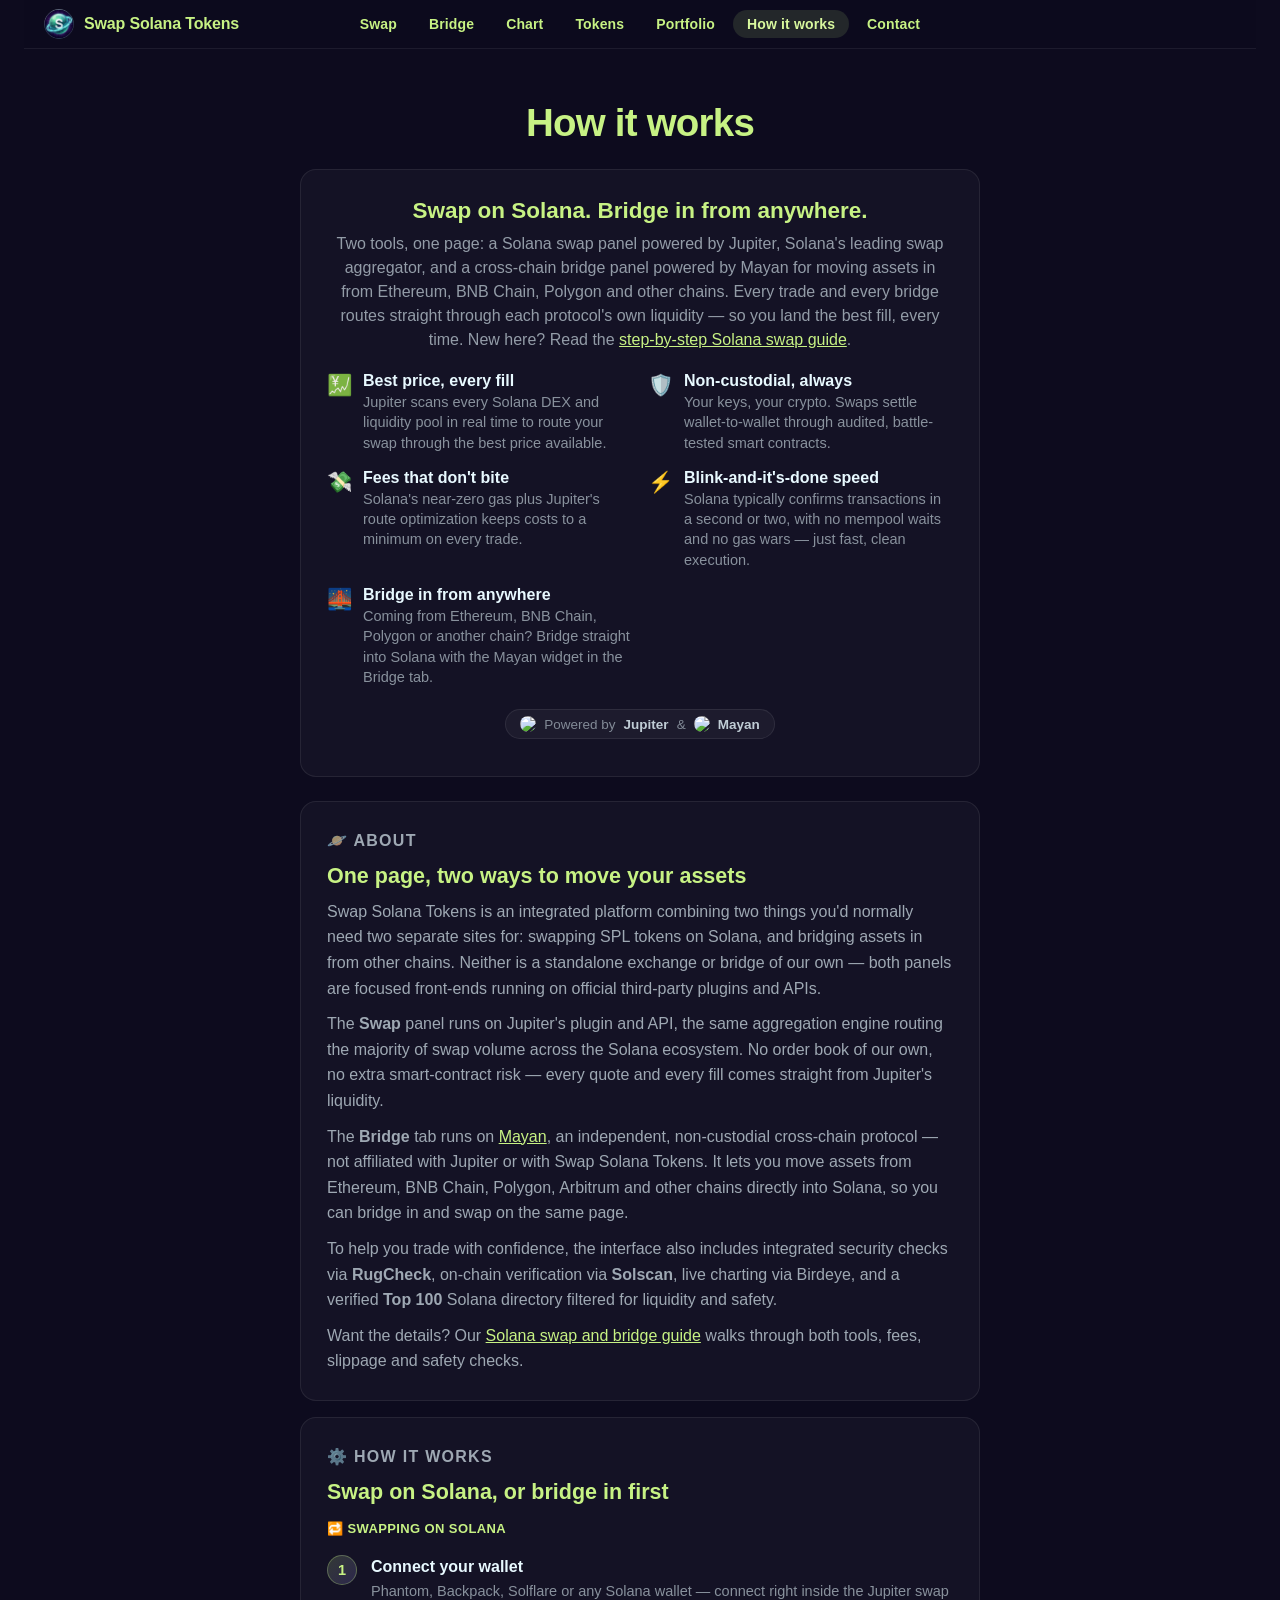
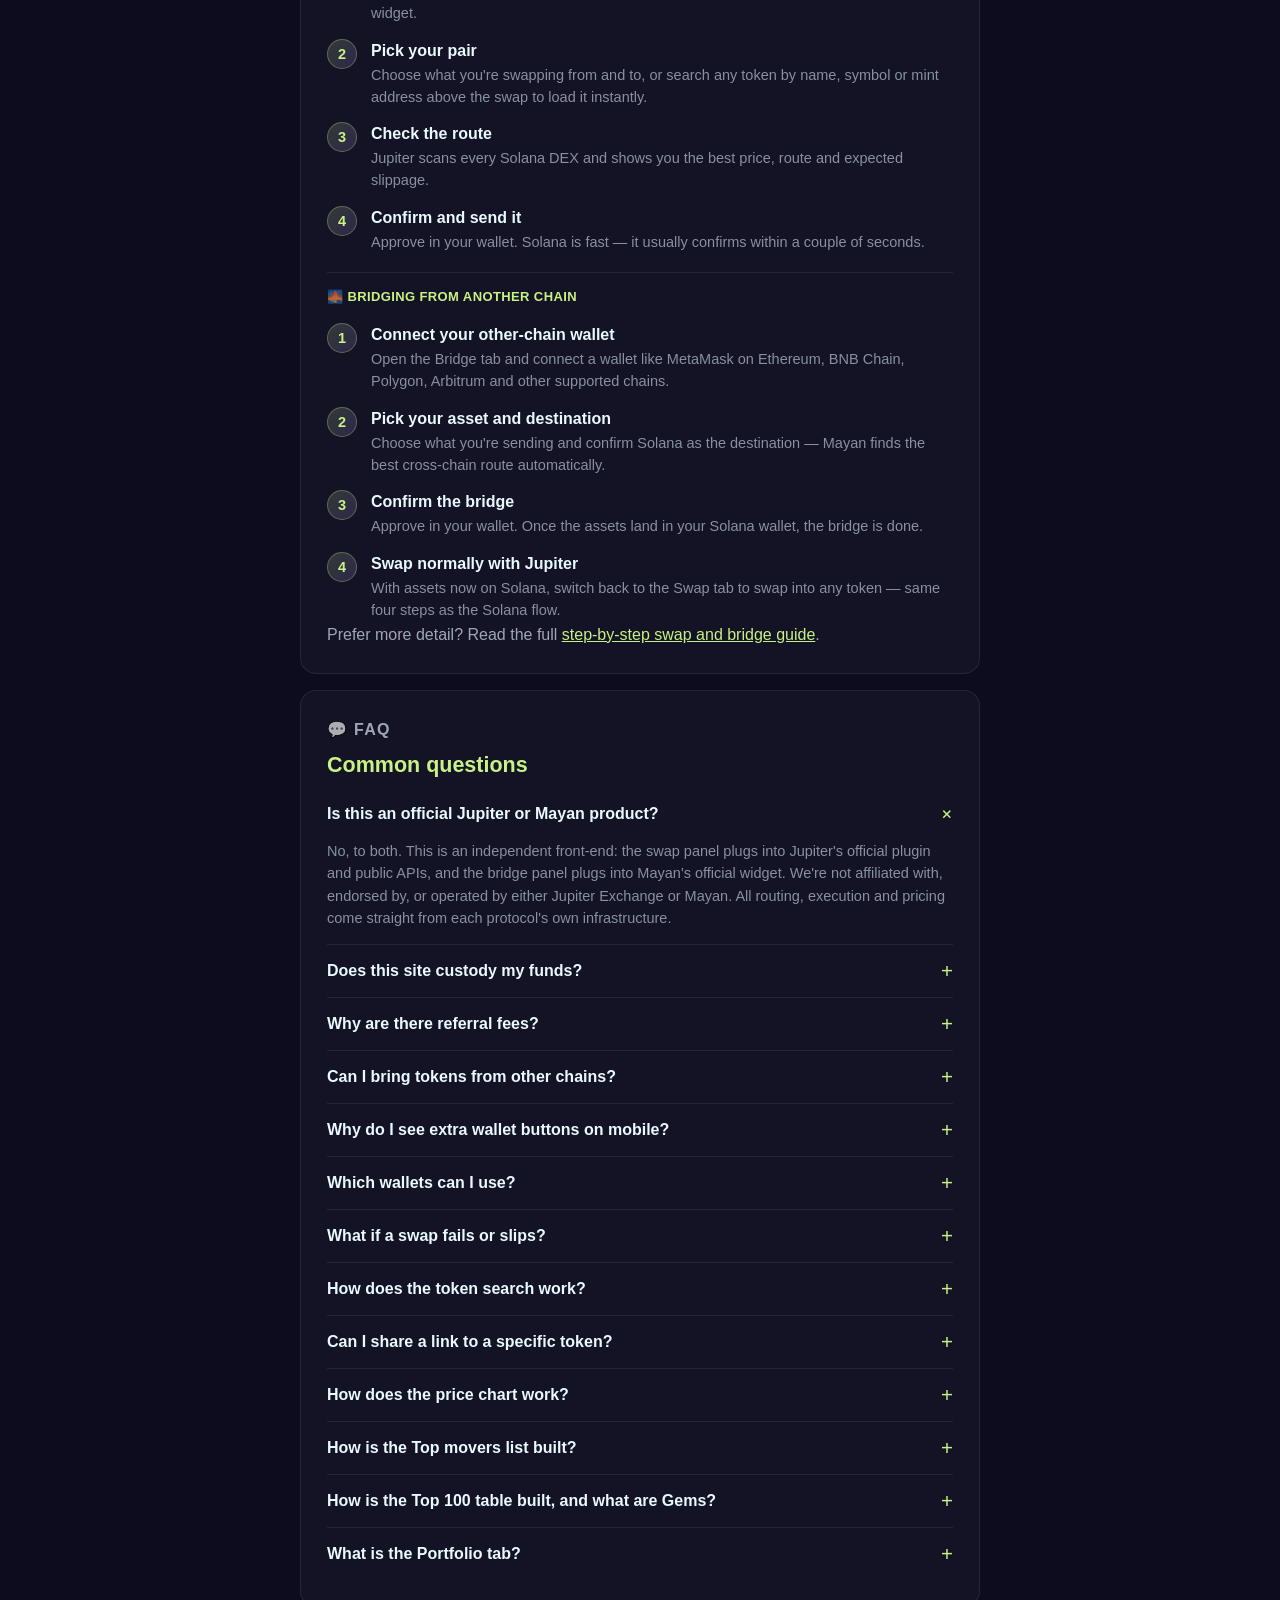
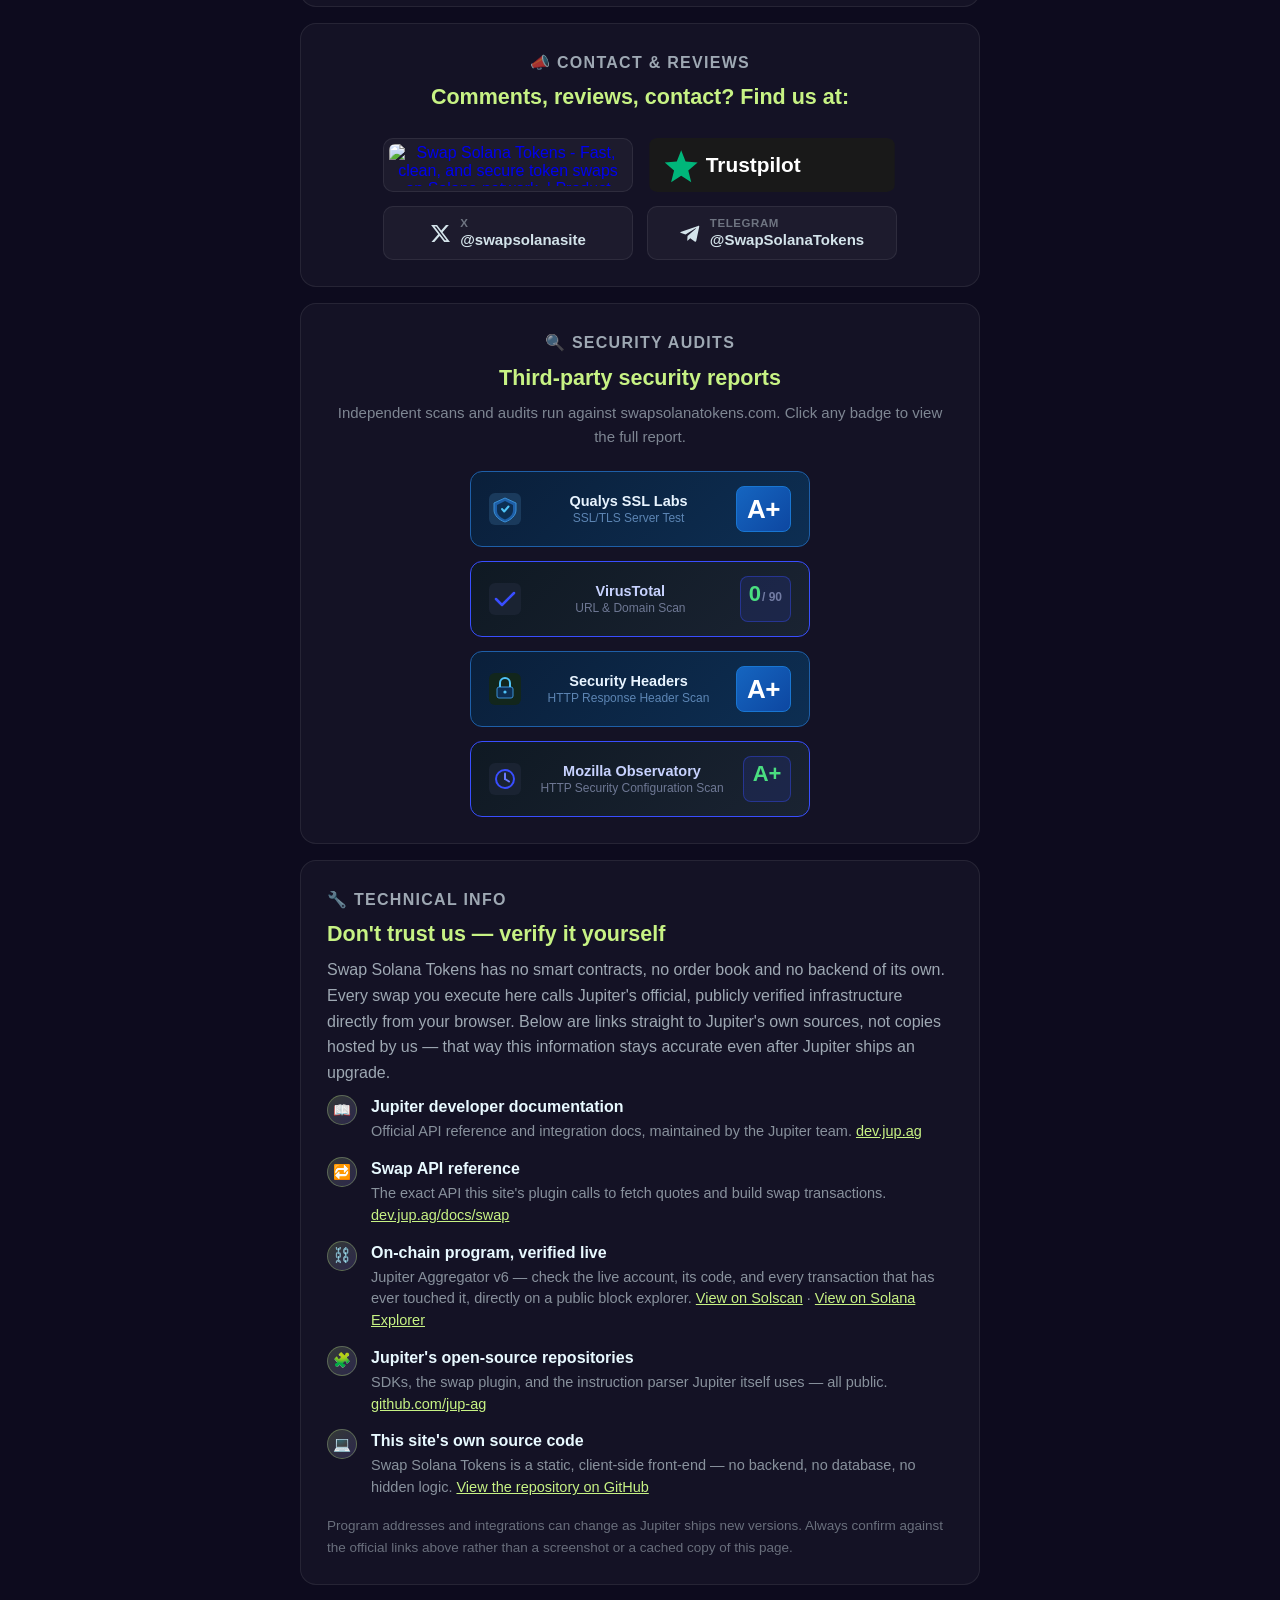
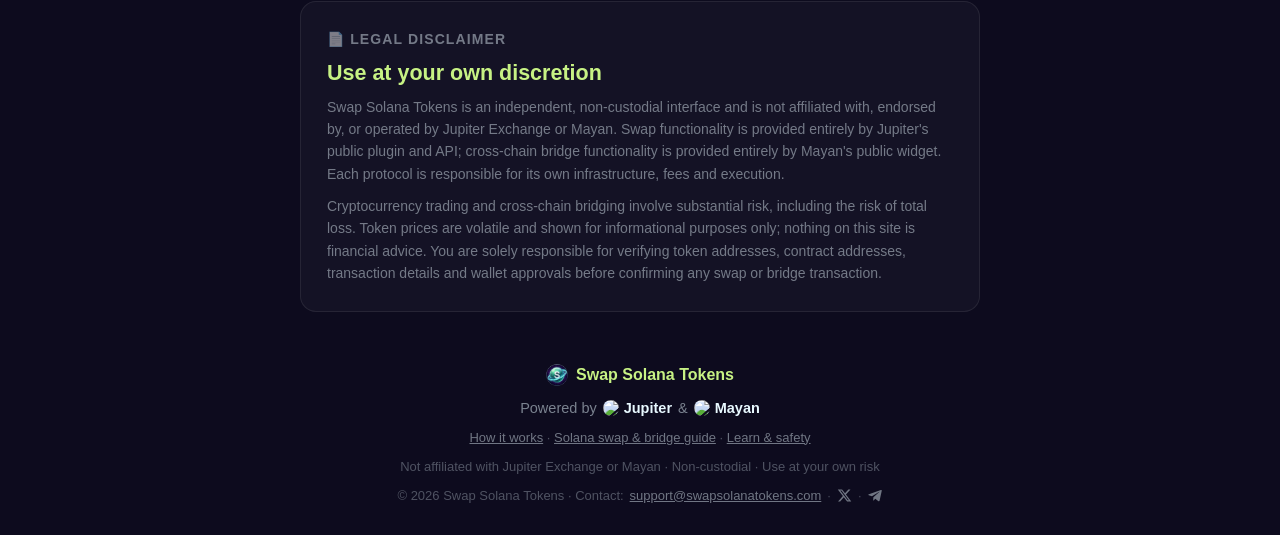
==== how-it-works.html @ 05a00419 "Add files via upload Upload updated files" ====
<!DOCTYPE html>
<html lang="en">
<head>
  <meta charset="UTF-8">
  <meta name="viewport" content="width=device-width, initial-scale=1.0">
  <title>How Swap Solana Tokens Works | Fees, FAQ and Security</title>
  <meta name="description" content="How Swap Solana Tokens works: Jupiter swaps, Mayan bridging into Solana, referral fees, wallets, FAQ and how to verify everything yourself.">
  <meta property="og:type" content="website">
  <meta property="og:site_name" content="Swap Solana Tokens">
  <meta property="og:title" content="How Swap Solana Tokens Works | Fees, FAQ and Security">
  <meta property="og:description" content="How Swap Solana Tokens works: Jupiter swaps on Solana, Mayan bridging into Solana, referral fees, wallets, FAQ, security reports and how to verify everything yourself.">
  <meta property="og:url" content="https://swapsolanatokens.com/how-it-works.html">
  <meta property="og:image" content="https://swapsolanatokens.com/logo.png">
  <meta property="og:image:alt" content="Swap Solana Tokens logo">
  <meta name="twitter:card" content="summary">
  <meta name="twitter:site" content="@swapsolanasite">
  <link rel="icon" type="image/png" href="favicon.png">
  <link rel="canonical" href="https://swapsolanatokens.com/how-it-works.html">
  <link rel="manifest" href="manifest.webmanifest">
  <meta name="theme-color" content="#0d0b1e">
  <link rel="apple-touch-icon" href="apple-touch-icon.png">
  <!-- Structured data (JSON-LD): a data block, not executable code, so the
       CSP script-src directive does not apply. The FAQ text must match the
       visible FAQ on this page (it moved here from index.html). -->
  <script type="application/ld+json">
  {
    "@context": "https://schema.org",
    "@graph": [
      {
        "@type": "FAQPage",
        "@id": "https://swapsolanatokens.com/how-it-works.html#faq",
        "mainEntity": [
          {
            "@type": "Question",
            "name": "Is this an official Jupiter or Mayan product?",
            "acceptedAnswer": {
              "@type": "Answer",
              "text": "No, to both. This is an independent front-end: the swap panel plugs into Jupiter's official plugin and public APIs, and the bridge panel plugs into Mayan's official widget. We're not affiliated with, endorsed by, or operated by either Jupiter Exchange or Mayan. All routing, execution and pricing come straight from each protocol's own infrastructure."
            }
          },
          {
            "@type": "Question",
            "name": "Does this site custody my funds?",
            "acceptedAnswer": {
              "@type": "Answer",
              "text": "Never. Swaps settle wallet-to-wallet through Jupiter's audited smart contracts. We never touch your funds or private keys at any point."
            }
          },
          {
            "@type": "Question",
            "name": "Why are there referral fees?",
            "acceptedAnswer": {
              "@type": "Answer",
              "text": "To help run this front-end, this site earns a small referral fee on each route: 0.5% on swaps (Jupiter's minimum) and 0.30% on bridges (set through Mayan's referrer mechanism). The two are independent: a swap only pays the swap fee, a bridge only pays the bridge fee. Both are baked into the quote shown inside each widget, so review it before you sign. No surprises at signing."
            }
          },
          {
            "@type": "Question",
            "name": "Can I bring tokens from other chains?",
            "acceptedAnswer": {
              "@type": "Answer",
              "text": "Yes. In the Bridge tab there's a separate widget powered by Mayan, a non-custodial cross-chain protocol independent from Jupiter. It lets you move assets from Ethereum, BNB Chain, Polygon, Arbitrum and other chains into Solana. The bridge here only goes into Solana; it does not send assets out of it. Check the fees in the widget's quote before you confirm."
            }
          },
          {
            "@type": "Question",
            "name": "What if a swap fails or slips?",
            "acceptedAnswer": {
              "@type": "Answer",
              "text": "Network congestion or fast-moving prices can occasionally push a trade past your slippage tolerance, and the swap simply won't go through, so your tokens stay in your wallet. Solana can still charge a small network fee for a transaction that lands on-chain and fails; that fee goes to the network, not to us. Just try again, or adjust your slippage tolerance if the price is moving fast."
            }
          }
        ]
      }
    ]
  }
  </script>
  <!-- Top navigation + footer, shared with index.html and the guide. -->
  <link rel="stylesheet" href="shared.css?v=2">
  <style>
    html { scroll-behavior: smooth; }
    * { box-sizing: border-box; }
    body {
      margin: 0;
      min-height: 100vh;
      display: flex;
      flex-direction: column;
      align-items: center;
      gap: 24px;
      background: #0d0b1e;
      font-family: -apple-system, BlinkMacSystemFont, "Segoe UI", Roboto, sans-serif;
      color: #e8f9ff;
      padding: 0 24px 24px;
    }
    .brand-icon {
      width: 34px;
      height: 34px;
      flex-shrink: 0;
      object-fit: cover;
      border-radius: 50%;
      display: block;
    }
    .brand-icon-top {
      width: 48px;
      height: 48px;
    }
    /* On desktop the logo is in the top navigation bar (top left), so the
       big one above the page title is only shown on phones, where the bar
       is at the bottom. */
    @media (min-width: 641px) {
      .brand-icon-top { display: none; }
    }
    .page-head {
      display: flex;
      flex-direction: column;
      align-items: center;
      gap: 6px;
      margin-top: 28px;
    }
    h1 {
      font-size: 38.5px;
      font-weight: 700;
      margin: 0;
      letter-spacing: -0.02em;
      color: #c7f284;
      text-align: center;
    }
    @media (max-width: 560px) {
      h1 { font-size: 30px; }
    }

    .info-section {
      width: 100%;
      max-width: 680px;
      background: rgba(255, 255, 255, 0.03);
      border: 1px solid rgba(255, 255, 255, 0.08);
      border-radius: 16px;
      padding: 28px 26px;
      text-align: center;
    }
    .info-title {
      font-size: 22.5px;
      font-weight: 700;
      margin: 0 0 8px 0;
      color: #c7f284;
      text-wrap: balance;
    }
    .info-lead {
      margin: 0 0 20px 0;
      font-size: 16px;
      color: rgba(232, 249, 255, 0.6);
      line-height: 1.5;
    }
    .info-grid {
      display: grid;
      grid-template-columns: repeat(2, 1fr);
      gap: 16px;
      text-align: left;
    }
    @media (max-width: 560px) {
      .info-grid {
        grid-template-columns: 1fr;
      }
    }
    .info-item {
      display: flex;
      gap: 10px;
      align-items: flex-start;
    }
    .info-icon {
      font-size: 20.5px;
      flex-shrink: 0;
      line-height: 1.3;
    }
    .info-item-title {
      font-weight: 600;
      font-size: 16px;
      margin: 0 0 2px 0;
      color: #e8f9ff;
    }
    .info-item-text {
      margin: 0;
      font-size: 14.5px;
      color: rgba(232, 249, 255, 0.55);
      line-height: 1.4;
    }
    .powered-by {
      display: inline-flex;
      align-items: center;
      gap: 8px;
      margin-top: 22px;
      padding: 6px 14px;
      border-radius: 999px;
      background: rgba(255, 255, 255, 0.04);
      border: 1px solid rgba(255, 255, 255, 0.08);
      font-size: 13.5px;
      color: rgba(232, 249, 255, 0.5);
    }
    .powered-by strong {
      color: rgba(232, 249, 255, 0.8);
      font-weight: 700;
    }

    /* ---- Content sections: About / How it works / FAQ / Legal ---- */
    .content-sections {
      width: 100%;
      max-width: 680px;
      display: flex;
      flex-direction: column;
      gap: 16px;
    }
    .panel {
      width: 100%;
      background: rgba(255, 255, 255, 0.03);
      border: 1px solid rgba(255, 255, 255, 0.08);
      border-radius: 16px;
      padding: 26px;
    }
    .panel-eyebrow {
      display: inline-flex;
      align-items: center;
      gap: 6px;
      font-size: 12.5px;
      font-weight: 700;
      letter-spacing: 0.08em;
      text-transform: uppercase;
      color: #e8f9ff;
      margin: 0 0 10px 0;
    }
    .panel h2 {
      font-size: 21.5px;
      font-weight: 700;
      margin: 0 0 10px 0;
      color: #c7f284;
    }
    .panel p {
      margin: 0 0 10px 0;
      font-size: 16px;
      line-height: 1.6;
      color: rgba(232, 249, 255, 0.65);
    }
    .panel p:last-child { margin-bottom: 0; }

    .steps {
      display: flex;
      flex-direction: column;
      gap: 14px;
      margin-top: 4px;
    }
    .step {
      display: flex;
      gap: 14px;
      align-items: flex-start;
    }
    .step-index {
      flex-shrink: 0;
      width: 30px;
      height: 30px;
      border-radius: 50%;
      display: flex;
      align-items: center;
      justify-content: center;
      font-size: 14.5px;
      font-weight: 700;
      background: linear-gradient(135deg, rgba(199, 242, 132, 0.18), rgba(155, 140, 255, 0.18));
      border: 1px solid rgba(199, 242, 132, 0.3);
      color: #c7f284;
    }
    .step-title {
      font-weight: 600;
      font-size: 16px;
      color: #e8f9ff;
      margin: 0 0 2px 0;
    }
    .step-text {
      font-size: 14.5px;
      color: rgba(232, 249, 255, 0.55);
      margin: 0;
      line-height: 1.5;
    }
    .panel .step-title,
    .panel .step-text {
      /* keep the compact step typography inside .panel (which sets p to 16px) */
      line-height: 1.5;
    }
    .panel p.step-text { font-size: 14.5px; color: rgba(232, 249, 255, 0.55); margin: 0; }
    .panel p.step-title { font-size: 16px; color: #e8f9ff; margin: 0 0 2px 0; }

    .step-group-label {
      display: flex;
      align-items: center;
      gap: 8px;
      font-size: 13px;
      font-weight: 700;
      letter-spacing: 0.03em;
      text-transform: uppercase;
      color: #c7f284;
      margin: 4px 0 2px 0;
    }
    .panel p.step-group-label {
      font-size: 13px;
      color: #c7f284;
      margin: 4px 0 2px 0;
    }
    .step-group-label:not(:first-child) {
      margin-top: 10px;
      padding-top: 14px;
      border-top: 1px solid rgba(255, 255, 255, 0.08);
    }
    .faq-item {
      border-bottom: 1px solid rgba(255, 255, 255, 0.08);
    }
    .faq-item:last-child { border-bottom: none; }
    .faq-item summary {
      list-style: none;
      cursor: pointer;
      padding: 14px 0;
      font-size: 16px;
      font-weight: 600;
      color: #e8f9ff;
      display: flex;
      align-items: center;
      justify-content: space-between;
      gap: 10px;
    }
    .faq-item summary::-webkit-details-marker { display: none; }
    .faq-item summary::after {
      content: "+";
      font-size: 20.5px;
      font-weight: 400;
      color: #c7f284;
      flex-shrink: 0;
      transition: transform 0.15s ease;
    }
    .faq-item[open] summary::after {
      transform: rotate(45deg);
    }
    .faq-item p,
    .panel .faq-item p {
      margin: 0 0 14px 0;
      font-size: 14.5px;
      line-height: 1.55;
      color: rgba(232, 249, 255, 0.55);
    }

    .legal-panel p,
    .panel.legal-panel p {
      font-size: 14px;
      color: rgba(232, 249, 255, 0.45);
    }

    /* ---- Utility classes (replace one-off inline styles for CSP compliance) ---- */
    .link-accent {
      color: #c7f284;
    }
    .link-powered {
      color: rgba(232, 249, 255, 0.8);
      font-weight: 700;
      text-decoration: none;
    }
    .audits-badge-grid {
      margin-top: 22px;
      flex-direction: column;
      align-items: center;
      gap: 12px;
    }
    .panel p.audits-subtext {
      font-size: 15px;
      color: rgba(232, 249, 255, 0.5);
      margin: 0 0 4px 0;
    }
    .panel p.tech-footnote {
      font-size: 13.5px;
      color: rgba(232, 249, 255, 0.4);
      margin-top: 16px;
    }

    /* ---- Contact / press badges ---- */
    .contact-panel {
      display: flex;
      flex-direction: column;
      align-items: center;
      text-align: center;
    }
    .badge-grid {
      display: flex;
      flex-wrap: wrap;
      align-items: center;
      justify-content: center;
      gap: 14px;
      margin-top: 18px;
      width: 100%;
    }
    .badge-card {
      display: flex;
      align-items: center;
      justify-content: center;
      width: 250px;
      height: 54px;
      border-radius: 10px;
      background: rgba(255, 255, 255, 0.04);
      border: 1px solid rgba(255, 255, 255, 0.08);
      padding: 5px;
      text-decoration: none;
      transition: background 0.15s ease, border-color 0.15s ease, transform 0.15s ease;
    }
    .badge-card:hover {
      background: rgba(199, 242, 132, 0.08);
      border-color: rgba(199, 242, 132, 0.35);
      transform: translateY(-2px);
    }
    .badge-card img {
      max-width: 100%;
      max-height: 100%;
      display: block;
      border-radius: 6px;
    }
    .badge-card.social-badge {
      gap: 9px;
      color: rgba(232, 249, 255, 0.9);
      font-weight: 700;
      font-size: 15px;
    }
    .badge-card.social-badge svg {
      width: 21px;
      height: 21px;
      fill: currentColor;
      flex-shrink: 0;
    }
    .badge-card.social-badge .badge-handle {
      display: flex;
      flex-direction: column;
      align-items: flex-start;
      line-height: 1.2;
    }
    .badge-card.social-badge .badge-platform {
      font-size: 11.5px;
      font-weight: 600;
      color: rgba(232, 249, 255, 0.4);
      text-transform: uppercase;
      letter-spacing: 0.05em;
    }
    .badge-card.telegram-badge:hover {
      background: rgba(155, 140, 255, 0.08);
      border-color: rgba(155, 140, 255, 0.35);
    }
    .badge-card.trustpilot-badge {
      background: transparent;
      border: none;
      padding: 0;
    }
    .badge-card.trustpilot-badge svg {
      width: 100%;
      height: 100%;
      border-radius: 10px;
      display: block;
    }
    .badge-card.trustpilot-badge:hover svg rect {
      fill: #2b2b2b;
    }

    /* ---- Audit badges ---- */
    .audit-badge {
      display: block;
      width: 100%;
      max-width: 340px;
      text-decoration: none;
      border-radius: 12px;
      transition: transform 0.15s ease, box-shadow 0.15s ease;
    }
    .audit-badge:hover {
      transform: translateY(-2px);
    }
    .audit-badge-inner {
      display: flex;
      align-items: center;
      gap: 14px;
      padding: 14px 18px;
      border-radius: 12px;
      border: 1px solid;
      width: 100%;
    }
    .audit-logo-wrap {
      flex-shrink: 0;
      display: flex;
      align-items: center;
      justify-content: center;
    }
    .audit-info {
      flex: 1;
      display: flex;
      flex-direction: column;
      gap: 2px;
      min-width: 0;
    }
    .audit-service {
      font-size: 14.5px;
      font-weight: 700;
      white-space: nowrap;
      overflow: hidden;
      text-overflow: ellipsis;
    }
    .audit-desc {
      font-size: 12px;
      font-weight: 500;
      white-space: nowrap;
      overflow: hidden;
      text-overflow: ellipsis;
    }
    .audit-grade {
      flex-shrink: 0;
      display: flex;
      flex-direction: column;
      align-items: center;
      justify-content: center;
      border-radius: 8px;
      min-width: 48px;
      padding: 6px 10px;
      font-weight: 800;
      line-height: 1;
    }

    /* SSL Labs */
    .ssllabs-badge {
      background: linear-gradient(135deg, #0a1f3a 0%, #0d2e52 100%);
      border-color: #1e5fa8;
    }
    .ssllabs-badge:hover {
      border-color: #3a8fd4;
      box-shadow: 0 4px 20px rgba(58, 143, 212, 0.2);
    }
    .ssllabs-badge .audit-service { color: #e8f4ff; }
    .ssllabs-badge .audit-desc { color: rgba(147, 197, 253, 0.6); }
    .ssllabs-grade {
      background: linear-gradient(135deg, #1565c0, #0d47a1);
      color: #ffffff;
      font-size: 26px;
      border: 1px solid #1976d2;
      min-width: 46px;
      min-height: 46px;
      border-radius: 8px;
      letter-spacing: -0.02em;
    }

    /* VirusTotal */
    .virustotal-badge {
      background: linear-gradient(135deg, #0f1923 0%, #1a2332 100%);
      border-color: #394eff;
    }
    .virustotal-badge:hover {
      border-color: #6b7bff;
      box-shadow: 0 4px 20px rgba(57, 78, 255, 0.2);
    }
    .virustotal-badge .audit-service { color: #c7d2fe; }
    .virustotal-badge .audit-desc { color: rgba(199, 210, 254, 0.5); }
    .virustotal-grade {
      background: rgba(57, 78, 255, 0.12);
      border: 1px solid rgba(57, 78, 255, 0.4);
      flex-direction: row;
      align-items: baseline;
      gap: 1px;
      padding: 6px 8px;
      min-height: 46px;
    }
    .vt-count {
      font-size: 22px;
      font-weight: 800;
      color: #4ade80;
    }
    .vt-label {
      font-size: 12px;
      font-weight: 600;
      color: rgba(199, 210, 254, 0.5);
    }

    /* ---- Page-level nav tweaks (the nav itself lives in shared.css) ---- */
    .nav-anchor {
      scroll-margin-top: 68px;
    }
    @media (max-width: 640px) {
      body {
        padding-bottom: 76px;
      }
      .nav-anchor {
        scroll-margin-top: 0;
      }
    }
  </style>
</head>
<body>
  <nav class="topnav" aria-label="Site navigation">
    <!-- Logo + title, pinned top left (hidden on phones, where the bar is at
         the bottom). The links below remain centered. -->
    <a class="topnav-brand" href="/" aria-label="Swap Solana Tokens">
      <img src="logo.png" alt="Swap Solana Tokens logo">
      <span>Swap Solana Tokens</span>
    </a>
    <div class="topnav-inner">
      <a class="topnav-link" href="/">
        <svg class="topnav-icon" viewBox="0 0 24 24" fill="none" stroke="currentColor" stroke-width="1.8" stroke-linecap="round" stroke-linejoin="round" aria-hidden="true">
          <path d="M17 3l4 4-4 4"/><path d="M21 7H9a4 4 0 0 0-4 4v1"/><path d="M7 21l-4-4 4-4"/><path d="M3 17h12a4 4 0 0 0 4-4v-1"/>
        </svg>
        Swap
      </a>
      <a class="topnav-link" href="/#bridge-section">
        <svg class="topnav-icon" viewBox="0 0 24 24" fill="none" stroke="currentColor" stroke-width="1.8" stroke-linecap="round" stroke-linejoin="round" aria-hidden="true">
          <path d="M2 18h20"/><path d="M4 18v-4a8 8 0 0 1 16 0v4"/><path d="M8 18v-3"/><path d="M12 18v-4"/><path d="M16 18v-3"/>
        </svg>
        Bridge
      </a>
      <a class="topnav-link" href="/#chart-section">
        <svg class="topnav-icon" viewBox="0 0 24 24" fill="none" stroke="currentColor" stroke-width="1.8" stroke-linecap="round" stroke-linejoin="round" aria-hidden="true">
          <line x1="4" y1="20" x2="4" y2="12"/><line x1="10" y1="20" x2="10" y2="4"/><line x1="16" y1="20" x2="16" y2="9"/><line x1="2" y1="20" x2="22" y2="20"/>
        </svg>
        Chart
      </a>
      <a class="topnav-link" href="/#top100-section">
        <svg class="topnav-icon" viewBox="0 0 24 24" fill="none" stroke="currentColor" stroke-width="1.8" stroke-linecap="round" stroke-linejoin="round" aria-hidden="true">
          <line x1="8" y1="6" x2="21" y2="6"/><line x1="8" y1="12" x2="21" y2="12"/><line x1="8" y1="18" x2="21" y2="18"/><line x1="3" y1="6" x2="3.01" y2="6"/><line x1="3" y1="12" x2="3.01" y2="12"/><line x1="3" y1="18" x2="3.01" y2="18"/>
        </svg>
        Tokens
      </a>
      <a class="topnav-link" href="/#portfolio-section">
        <svg class="topnav-icon" viewBox="0 0 24 24" fill="none" stroke="currentColor" stroke-width="1.8" stroke-linecap="round" stroke-linejoin="round" aria-hidden="true">
          <rect x="2" y="7" width="20" height="14" rx="2"/><path d="M16 7V5a2 2 0 0 0-2-2h-4a2 2 0 0 0-2 2v2"/><path d="M2 13h20"/>
        </svg>
        Portfolio
      </a>
      <a class="topnav-link active" href="how-it-works.html" aria-current="page">
        <svg class="topnav-icon" viewBox="0 0 24 24" fill="none" stroke="currentColor" stroke-width="1.8" stroke-linecap="round" stroke-linejoin="round" aria-hidden="true">
          <circle cx="12" cy="12" r="3"/><path d="M19.4 15a1.65 1.65 0 0 0 .33 1.82l.06.06a2 2 0 1 1-2.83 2.83l-.06-.06a1.65 1.65 0 0 0-1.82-.33 1.65 1.65 0 0 0-1 1.51V21a2 2 0 0 1-4 0v-.09A1.65 1.65 0 0 0 9 19.4a1.65 1.65 0 0 0-1.82.33l-.06.06a2 2 0 1 1-2.83-2.83l.06-.06a1.65 1.65 0 0 0 .33-1.82 1.65 1.65 0 0 0-1.51-1H3a2 2 0 0 1 0-4h.09A1.65 1.65 0 0 0 4.6 9a1.65 1.65 0 0 0-.33-1.82l-.06-.06a2 2 0 1 1 2.83-2.83l.06.06a1.65 1.65 0 0 0 1.82.33H9a1.65 1.65 0 0 0 1-1.51V3a2 2 0 0 1 4 0v.09a1.65 1.65 0 0 0 1 1.51 1.65 1.65 0 0 0 1.82-.33l.06-.06a2 2 0 1 1 2.83 2.83l-.06.06a1.65 1.65 0 0 0-.33 1.82V9a1.65 1.65 0 0 0 1.51 1H21a2 2 0 0 1 0 4h-.09a1.65 1.65 0 0 0-1.51 1z"/>
        </svg>
        How it works
      </a>
      <a class="topnav-link" href="#contact-section">
        <svg class="topnav-icon" viewBox="0 0 24 24" fill="none" stroke="currentColor" stroke-width="1.8" stroke-linecap="round" stroke-linejoin="round" aria-hidden="true">
          <path d="M4 4h16c1.1 0 2 .9 2 2v12c0 1.1-.9 2-2 2H4c-1.1 0-2-.9-2-2V6c0-1.1.9-2 2-2z"/><path d="M22 6l-10 7L2 6"/>
        </svg>
        Contact
      </a>
    </div>
  </nav>

  <div class="page-head">
    <img class="brand-icon brand-icon-top" src="logo.png" alt="Swap Solana Tokens logo">
    <h1>How it works</h1>
  </div>

  <div class="info-section">
    <h2 class="info-title">Swap on Solana. Bridge in from anywhere.</h2>
    <p class="info-lead">
      Two tools, one page: a Solana swap panel powered by Jupiter, Solana's leading swap aggregator, and a cross-chain bridge panel powered by Mayan for moving assets in from Ethereum, BNB Chain, Polygon and other chains. Every trade and every bridge routes straight through each protocol's own liquidity — so you land the best fill, every time. New here? Read the <a href="swap-and-bridge-guide.html" class="link-accent">step-by-step Solana swap guide</a>.
    </p>
    <div class="info-grid">
      <div class="info-item">
        <span class="info-icon">💹</span>
        <div>
          <p class="info-item-title">Best price, every fill</p>
          <p class="info-item-text">Jupiter scans every Solana DEX and liquidity pool in real time to route your swap through the best price available.</p>
        </div>
      </div>
      <div class="info-item">
        <span class="info-icon">🛡️</span>
        <div>
          <p class="info-item-title">Non-custodial, always</p>
          <p class="info-item-text">Your keys, your crypto. Swaps settle wallet-to-wallet through audited, battle-tested smart contracts.</p>
        </div>
      </div>
      <div class="info-item">
        <span class="info-icon">💸</span>
        <div>
          <p class="info-item-title">Fees that don't bite</p>
          <p class="info-item-text">Solana's near-zero gas plus Jupiter's route optimization keeps costs to a minimum on every trade.</p>
        </div>
      </div>
      <div class="info-item">
        <span class="info-icon">⚡</span>
        <div>
          <p class="info-item-title">Blink-and-it's-done speed</p>
          <p class="info-item-text">Solana typically confirms transactions in a second or two, with no mempool waits and no gas wars — just fast, clean execution.</p>
        </div>
      </div>
      <div class="info-item">
        <span class="info-icon">🌉</span>
        <div>
          <p class="info-item-title">Bridge in from anywhere</p>
          <p class="info-item-text">Coming from Ethereum, BNB Chain, Polygon or another chain? Bridge straight into Solana with the Mayan widget in the Bridge tab.</p>
        </div>
      </div>
    </div>
    <div class="powered-by"><img class="jupiter-logo-img" src="https://static.jup.ag/jup/icon.png" alt="Jupiter logo"> Powered by <a href="https://jup.ag" target="_blank" rel="noopener noreferrer" class="link-powered">Jupiter</a> &amp; <img class="jupiter-logo-img" src="https://www.google.com/s2/favicons?sz=64&domain=mayan.finance" alt="Mayan logo"> <a href="https://mayan.finance" target="_blank" rel="noopener noreferrer" class="link-powered">Mayan</a></div>
  </div>

  <div class="content-sections">
    <div class="panel">
      <p class="panel-eyebrow">🪐 About</p>
      <h2>One page, two ways to move your assets</h2>
      <p>Swap Solana Tokens is an integrated platform combining two things you'd normally need two separate sites for: swapping SPL tokens on Solana, and bridging assets in from other chains. Neither is a standalone exchange or bridge of our own — both panels are focused front-ends running on official third-party plugins and APIs.</p>
      <p>The <strong>Swap</strong> panel runs on Jupiter's plugin and API, the same aggregation engine routing the majority of swap volume across the Solana ecosystem. No order book of our own, no extra smart-contract risk — every quote and every fill comes straight from Jupiter's liquidity.</p>
      <p>The <strong>Bridge</strong> tab runs on <a href="https://mayan.finance" target="_blank" rel="noopener noreferrer" class="link-accent">Mayan</a>, an independent, non-custodial cross-chain protocol — not affiliated with Jupiter or with Swap Solana Tokens. It lets you move assets from Ethereum, BNB Chain, Polygon, Arbitrum and other chains directly into Solana, so you can bridge in and swap on the same page.</p>
      <p>To help you trade with confidence, the interface also includes integrated security checks via <strong>RugCheck</strong>, on-chain verification via <strong>Solscan</strong>, live charting via Birdeye, and a verified <strong>Top 100</strong> Solana directory filtered for liquidity and safety.</p>
      <p>Want the details? Our <a href="swap-and-bridge-guide.html" class="link-accent">Solana swap and bridge guide</a> walks through both tools, fees, slippage and safety checks.</p>
    </div>

    <div class="panel nav-anchor" id="how-it-works-section">
      <p class="panel-eyebrow">⚙️ How it works</p>
      <h2>Swap on Solana, or bridge in first</h2>
      <div class="steps">
        <p class="step-group-label">🔁 Swapping on Solana</p>
        <div class="step">
          <div class="step-index">1</div>
          <div>
            <p class="step-title">Connect your wallet</p>
            <p class="step-text">Phantom, Backpack, Solflare or any Solana wallet — connect right inside the Jupiter swap widget.</p>
          </div>
        </div>
        <div class="step">
          <div class="step-index">2</div>
          <div>
            <p class="step-title">Pick your pair</p>
            <p class="step-text">Choose what you're swapping from and to, or search any token by name, symbol or mint address above the swap to load it instantly.</p>
          </div>
        </div>
        <div class="step">
          <div class="step-index">3</div>
          <div>
            <p class="step-title">Check the route</p>
            <p class="step-text">Jupiter scans every Solana DEX and shows you the best price, route and expected slippage.</p>
          </div>
        </div>
        <div class="step">
          <div class="step-index">4</div>
          <div>
            <p class="step-title">Confirm and send it</p>
            <p class="step-text">Approve in your wallet. Solana is fast — it usually confirms within a couple of seconds.</p>
          </div>
        </div>
        <p class="step-group-label">🌉 Bridging from another chain</p>
        <div class="step">
          <div class="step-index">1</div>
          <div>
            <p class="step-title">Connect your other-chain wallet</p>
            <p class="step-text">Open the Bridge tab and connect a wallet like MetaMask on Ethereum, BNB Chain, Polygon, Arbitrum and other supported chains.</p>
          </div>
        </div>
        <div class="step">
          <div class="step-index">2</div>
          <div>
            <p class="step-title">Pick your asset and destination</p>
            <p class="step-text">Choose what you're sending and confirm Solana as the destination — Mayan finds the best cross-chain route automatically.</p>
          </div>
        </div>
        <div class="step">
          <div class="step-index">3</div>
          <div>
            <p class="step-title">Confirm the bridge</p>
            <p class="step-text">Approve in your wallet. Once the assets land in your Solana wallet, the bridge is done.</p>
          </div>
        </div>
        <div class="step">
          <div class="step-index">4</div>
          <div>
            <p class="step-title">Swap normally with Jupiter</p>
            <p class="step-text">With assets now on Solana, switch back to the Swap tab to swap into any token — same four steps as the Solana flow.</p>
          </div>
        </div>
      </div>
      <p>Prefer more detail? Read the full <a href="swap-and-bridge-guide.html" class="link-accent">step-by-step swap and bridge guide</a>.</p>
    </div>

    <div class="panel nav-anchor" id="faq-section">
      <p class="panel-eyebrow">💬 FAQ</p>
      <h2>Common questions</h2>
      <details class="faq-item" open>
        <summary>Is this an official Jupiter or Mayan product?</summary>
        <p>No, to both. This is an independent front-end: the swap panel plugs into Jupiter's official plugin and public APIs, and the bridge panel plugs into Mayan's official widget. We're not affiliated with, endorsed by, or operated by either Jupiter Exchange or Mayan. All routing, execution and pricing come straight from each protocol's own infrastructure.</p>
      </details>
      <details class="faq-item">
        <summary>Does this site custody my funds?</summary>
        <p>Never. Swaps settle wallet-to-wallet through Jupiter's audited smart contracts. We never touch your funds or private keys at any point.</p>
      </details>
      <details class="faq-item">
        <summary>Why are there referral fees?</summary>
        <p>To help run this front-end, this site earns a small referral fee on each route: <strong>0.5% on swaps</strong> (Jupiter's minimum) and <strong>0.30% on bridges</strong> (set through Mayan's referrer mechanism). The two are independent — a swap only pays the swap fee, a bridge only pays the bridge fee. Both are baked into the quote shown inside each widget, so review it before you sign. No surprises at signing.</p>
      </details>
      <details class="faq-item">
        <summary>Can I bring tokens from other chains?</summary>
        <p>Yes. In the Bridge tab there's a separate widget powered by Mayan, a non-custodial cross-chain protocol independent from Jupiter. It lets you move assets from Ethereum, BNB Chain, Polygon, Arbitrum and other chains into Solana. The bridge here only goes into Solana; it does not send assets out of it. This site sets a 0.30% referral fee on bridges through Mayan's referrer mechanism, separate from Mayan's own protocol fees and from Jupiter's 0.5% swap fee above. Check the fees in the widget's quote before you confirm.</p>
      </details>
      <details class="faq-item">
        <summary>Why do I see extra wallet buttons on mobile?</summary>
        <p>On a regular mobile browser (Chrome/Safari), the Swap panel sometimes can't detect your wallet. Tap the Phantom, Solflare, or Backpack button to open the swap inside that wallet's own browser and connect normally. The Bridge panel doesn't have this limitation and works the same on any browser.</p>
      </details>
      <details class="faq-item">
        <summary>Which wallets can I use?</summary>
        <p>Depends on the panel. For the <strong>Swap</strong> panel, any Solana wallet Jupiter's plugin supports — Phantom, Solflare, Backpack and others — connect right inside that widget. For the <strong>Bridge</strong> panel, Mayan supports wallets on the chain you're bridging from, including MetaMask and other EVM wallets on Ethereum, BNB Chain, Polygon, Arbitrum and more, plus a Solana wallet to receive on this end. You'll pick the right wallet the moment you hit connect in each panel.</p>
      </details>
      <details class="faq-item">
        <summary>What if a swap fails or slips?</summary>
        <p>Network congestion or fast-moving prices can occasionally push a trade past your slippage tolerance, and the swap simply won't go through — your tokens stay in your wallet. Solana can still charge a small network fee for a transaction that lands on-chain and fails; that fee goes to the network, not to us. Just try again, or adjust your slippage tolerance if the price is moving fast.</p>
      </details>
      <details class="faq-item">
        <summary>How does the token search work?</summary>
        <p>The search box above the swap looks tokens up in Jupiter's public token index, straight from your browser. Type a name or symbol to see a short list, or paste a mint address to load that token directly. Each result shows its icon, its liquidity, whether Jupiter lists it as verified and a shortened mint address; tap the mint address to copy the full address, handy for looking the token up on a block explorer or the web. Searching by name often returns several look-alike tokens with the same ticker, so compare the mint address and liquidity before you pick one.</p>
        <p>"Verified by Jupiter" means the token is on Jupiter's verified list. It is not a guarantee that a token is safe. Unverified tokens are still tradable, and we flag them with a warning so you can check the mint address first. Results can also be tagged when the mint authority or freeze authority is still active (the issuer can create more supply or freeze accounts) or when the token uses the Token-2022 program. Informational only, not financial advice.</p>
      </details>
      <details class="faq-item">
        <summary>Can I share a link to a specific token?</summary>
        <p>Yes. Add <strong>?to=</strong> and the token's mint address to the site's address, like <strong>swapsolanatokens.com/?to=&lt;mint&gt;</strong>. The link opens the swap and the chart with that token loaded and shows whether Jupiter lists it as verified. Nothing is traded until you review the quote and sign in your own wallet. Check the mint address of any link you receive.</p>
      </details>
      <details class="faq-item">
        <summary>How does the price chart work?</summary>
        <p>The chart is an embedded, public Birdeye widget — the same charting engine used across the Solana ecosystem — showing candlestick pricing for the token currently loaded in the Jupiter swap panel, next to it on wide screens and below it on phones. It starts on SOL, but the moment you pick a different output token (inside the swap widget, with the token search above, or from the Top movers list), the chart swaps to that token's most liquid market automatically, no page reload needed.</p>
        <p>Use the 15m / 1H / 4H / 1D buttons to change the candle interval — this only changes how the chart is drawn, it never affects your trade. Pricing and candle data come straight from Birdeye's public infrastructure, not from us, so the chart is for informational purposes only and can lag by a few seconds behind the live quote you see in the swap widget. Always double check the quoted price and route before confirming a swap.</p>
      </details>
      <details class="faq-item">
        <summary>How is the Top movers list built?</summary>
        <p>The Top movers panel has two tabs. Both are built in your browser from the same Jupiter response: the 100 most-traded Solana tokens of the last 24 hours. Each row shows the token's Jupiter icon, and tapping a token loads it into the swap panel; nothing is bought until you review the quote and sign in your wallet.</p>
        <p><strong>Trending</strong> keeps only tokens with more than $500K of liquidity, the classic SPL Token program (no Token-2022 extensions), no mint authority (so no new supply can be minted) and a Jupiter-verified listing. From the first 50 that pass, it shows the 5 biggest gainers and the 5 biggest losers by 24h price change.</p>
        <p><strong>Top volume</strong> shows the 10 tokens with the most traded volume in the last 24 hours (buys plus sells, as reported by Jupiter), among Jupiter-verified tokens with more than $500K of liquidity. It is a plain activity ranking, so SOL and the large stablecoins usually appear near the top; unlike Trending, it does not exclude tokens that have a mint authority. High volume says a token is actively traded, not that it is a good or safe one.</p>
        <p>The filters rely on Jupiter's own data, not on an independent on-chain check, and they reduce risk rather than remove it. Always verify a token before trading it.</p>
      </details>
      <details class="faq-item">
        <summary>How is the Top 100 table built, and what are Gems?</summary>
        <p>The Top 100 table uses the same Jupiter response as Top movers: the 100 most-traded Solana tokens of the last 24 hours. It keeps only Jupiter-verified tokens with more than $500,000 of liquidity and ranks them by 24h traded volume, so fewer than 100 rows can appear. Categories (DeFi, memecoins and so on) are matched on the exact ticker and are only a convenience label. A category tab is shown only when it has at least one token right now, so the list of tabs can change over time.</p>
        <p><strong>Gems</strong> shows Jupiter-verified tokens from that same most-traded list with between $100,000 and $500,000 of liquidity. They are not part of the main ranking. Thinner markets can offer opportunities, but prices also move more on smaller trades, so check the liquidity column, the mint address and the price impact in the quote before you trade. Informational only, not financial advice.</p>
      </details>
      <details class="faq-item">
        <summary>What is the Portfolio tab?</summary>
        <p>Tap the ☆ on any token (in the Tokens list, in search results or in the Token Inspector) to add it to <strong>Portfolio</strong>, the last tab of the Tokens list. It shows the price, 24h change, volume and liquidity of your saved tokens, with the same Swap button on every row. Up to 20 tokens are kept, only in your browser: nothing is sent to any server and there are no accounts, so clearing your browser data or switching device starts a new Portfolio.</p>
      </details>
    </div>

    <div class="panel contact-panel nav-anchor" id="contact-section">
      <p class="panel-eyebrow">📣 Contact & reviews</p>
      <h2>Comments, reviews, contact? Find us at:</h2>
      <div class="badge-grid">
        <a class="badge-card" href="https://www.producthunt.com/products/swap-solana-tokens?embed=true&utm_source=badge-featured&utm_medium=badge&utm_campaign=badge-swap-solana-tokens" target="_blank" rel="noopener noreferrer">
          <img src="https://api.producthunt.com/widgets/embed-image/v1/featured.svg?post_id=1210330&theme=light&t=1785602700583" alt="Swap Solana Tokens - Fast, clean, and secure token swaps on Solana network. | Product Hunt" width="250" height="54" loading="lazy">
        </a>
        <a class="badge-card trustpilot-badge" href="https://www.trustpilot.com/review/swapsolanatokens.com" target="_blank" rel="noopener noreferrer" aria-label="Swap Solana Tokens reviews on Trustpilot">
          <svg viewBox="0 0 200 44" xmlns="http://www.w3.org/2000/svg" role="img" aria-hidden="true">
            <rect width="200" height="44" rx="6" fill="#191919"/>
            <path fill="#00b67a" d="M26 10 L29.6 19.1 L39.4 19.9 L31.8 26.4 L34.2 36 L26 30.7 L17.8 36 L20.2 26.4 L12.6 19.9 L22.4 19.1 Z"/>
            <text x="46" y="28" font-family="Arial, Helvetica, sans-serif" font-size="17" font-weight="700" fill="#ffffff">Trustpilot</text>
          </svg>
        </a>
        <a class="badge-card social-badge" href="https://x.com/swapsolanasite" target="_blank" rel="noopener noreferrer" aria-label="Swap Solana Tokens on X">
          <svg viewBox="0 0 24 24" xmlns="http://www.w3.org/2000/svg" aria-hidden="true">
            <path d="M18.244 2.25h3.308l-7.227 8.26 8.502 11.24H16.17l-5.214-6.817L4.99 21.75H1.68l7.73-8.835L1.254 2.25H8.08l4.713 6.231zm-1.161 17.52h1.833L7.084 4.126H5.117z"/>
          </svg>
          <span class="badge-handle"><span class="badge-platform">X</span>@swapsolanasite</span>
        </a>
        <a class="badge-card social-badge telegram-badge" href="https://t.me/SwapSolanaTokens" target="_blank" rel="noopener noreferrer" aria-label="Swap Solana Tokens on Telegram">
          <svg viewBox="0 0 24 24" xmlns="http://www.w3.org/2000/svg" aria-hidden="true">
            <path d="M21.94 4.6 18.6 20.16c-.25 1.13-.9 1.4-1.83.87l-5.06-3.73-2.44 2.35c-.27.27-.5.5-1.02.5l.36-5.16 9.4-8.5c.41-.36-.09-.56-.63-.2L6.3 13.06l-5.02-1.57c-1.09-.34-1.11-1.09.23-1.61L20.6 3.32c.91-.33 1.71.22 1.34 1.28z"/>
          </svg>
          <span class="badge-handle"><span class="badge-platform">Telegram</span>@SwapSolanaTokens</span>
        </a>
      </div>
    </div>

    <div class="panel contact-panel" id="audits-panel">
      <p class="panel-eyebrow">🔍 Security audits</p>
      <h2>Third-party security reports</h2>
      <p class="audits-subtext">Independent scans and audits run against swapsolanatokens.com. Click any badge to view the full report.</p>
      <div class="badge-grid audits-badge-grid">

        <!-- SSL Labs -->
        <a class="audit-badge"
           href="https://www.ssllabs.com/ssltest/analyze.html?d=swapsolanatokens.com"
           target="_blank" rel="noopener noreferrer"
           aria-label="SSL Labs report for swapsolanatokens.com">
          <div class="audit-badge-inner ssllabs-badge">
            <div class="audit-logo-wrap">
              <svg width="32" height="32" viewBox="0 0 32 32" fill="none" xmlns="http://www.w3.org/2000/svg" aria-hidden="true">
                <rect width="32" height="32" rx="6" fill="#1a3a5c"/>
                <path d="M16 5 L27 10 L27 17 C27 22.5 22 27 16 29 C10 27 5 22.5 5 17 L5 10 Z" fill="#1e5fa8" stroke="#3a8fd4" stroke-width="1"/>
                <path d="M16 8 L24 12 L24 17.5 C24 21.5 20.5 25 16 26.5 C11.5 25 8 21.5 8 17.5 L8 12 Z" fill="#0d2e52"/>
                <path d="M13 16 L15.2 18.5 L19.5 13.5" stroke="#4fc3f7" stroke-width="2" stroke-linecap="round" stroke-linejoin="round"/>
              </svg>
            </div>
            <div class="audit-info">
              <span class="audit-service">Qualys SSL Labs</span>
              <span class="audit-desc">SSL/TLS Server Test</span>
            </div>
            <div class="audit-grade ssllabs-grade">A+</div>
          </div>
        </a>

        <!-- VirusTotal -->
        <a class="audit-badge"
           href="https://www.virustotal.com/gui/url/4bb45ad69c4723e3ebdd092eaa346e299670381685d3e712afb0c4c89f023028?nocache=1"
           target="_blank" rel="noopener noreferrer"
           aria-label="VirusTotal scan for swapsolanatokens.com">
          <div class="audit-badge-inner virustotal-badge">
            <div class="audit-logo-wrap">
              <svg width="32" height="32" viewBox="0 0 32 32" fill="none" xmlns="http://www.w3.org/2000/svg" aria-hidden="true">
                <rect width="32" height="32" rx="6" fill="#1a2332"/>
                <!-- VT checkmark icon -->
                <path d="M7 16 L13 22 L25 10" stroke="#394eff" stroke-width="2.5" stroke-linecap="round" stroke-linejoin="round"/>
              </svg>
            </div>
            <div class="audit-info">
              <span class="audit-service">VirusTotal</span>
              <span class="audit-desc">URL &amp; Domain Scan</span>
            </div>
            <div class="audit-grade virustotal-grade">
              <span class="vt-count">0</span>
              <span class="vt-label">/ 90</span>
            </div>
          </div>
        </a>

        <!-- Security Headers -->
        <a class="audit-badge"
           href="https://securityheaders.com/?q=https%3A%2F%2Fswapsolanatokens.com&followRedirects=on"
           target="_blank" rel="noopener noreferrer"
           aria-label="Security Headers report for swapsolanatokens.com">
          <div class="audit-badge-inner ssllabs-badge">
            <div class="audit-logo-wrap">
              <svg width="32" height="32" viewBox="0 0 32 32" fill="none" xmlns="http://www.w3.org/2000/svg" aria-hidden="true">
                <rect width="32" height="32" rx="6" fill="#12261c"/>
                <rect x="8" y="14" width="16" height="11" rx="2" fill="#0d2e52" stroke="#3a8fd4" stroke-width="1"/>
                <path d="M11 14 V10 a5 5 0 0 1 10 0 V14" fill="none" stroke="#4fc3f7" stroke-width="2"/>
                <circle cx="16" cy="19" r="1.6" fill="#4fc3f7"/>
              </svg>
            </div>
            <div class="audit-info">
              <span class="audit-service">Security Headers</span>
              <span class="audit-desc">HTTP Response Header Scan</span>
            </div>
            <div class="audit-grade ssllabs-grade">A+</div>
          </div>
        </a>

        <!-- Mozilla HTTP Observatory -->
        <a class="audit-badge"
           href="https://developer.mozilla.org/en-US/observatory/analyze?host=swapsolanatokens.com"
           target="_blank" rel="noopener noreferrer"
           aria-label="Mozilla HTTP Observatory report for swapsolanatokens.com">
          <div class="audit-badge-inner virustotal-badge">
            <div class="audit-logo-wrap">
              <svg width="32" height="32" viewBox="0 0 32 32" fill="none" xmlns="http://www.w3.org/2000/svg" aria-hidden="true">
                <rect width="32" height="32" rx="6" fill="#1a2332"/>
                <circle cx="16" cy="16" r="9" fill="none" stroke="#394eff" stroke-width="2"/>
                <path d="M16 16 L16 10.5" stroke="#6b7bff" stroke-width="2" stroke-linecap="round"/>
                <path d="M16 16 L20 18.5" stroke="#6b7bff" stroke-width="2" stroke-linecap="round"/>
              </svg>
            </div>
            <div class="audit-info">
              <span class="audit-service">Mozilla Observatory</span>
              <span class="audit-desc">HTTP Security Configuration Scan</span>
            </div>
            <div class="audit-grade virustotal-grade">
              <span class="vt-count">A+</span>
            </div>
          </div>
        </a>

      </div>
    </div>

    <div class="panel nav-anchor" id="tech-section">
      <p class="panel-eyebrow">🔧 Technical info</p>
      <h2>Don't trust us — verify it yourself</h2>
      <p>Swap Solana Tokens has no smart contracts, no order book and no backend of its own. Every swap you execute here calls Jupiter's official, publicly verified infrastructure directly from your browser. Below are links straight to Jupiter's own sources, not copies hosted by us — that way this information stays accurate even after Jupiter ships an upgrade.</p>
      <div class="steps">
        <div class="step">
          <div class="step-index">📖</div>
          <div>
            <p class="step-title">Jupiter developer documentation</p>
            <p class="step-text">Official API reference and integration docs, maintained by the Jupiter team. <a href="https://dev.jup.ag/" target="_blank" rel="noopener noreferrer" class="link-accent">dev.jup.ag</a></p>
          </div>
        </div>
        <div class="step">
          <div class="step-index">🔁</div>
          <div>
            <p class="step-title">Swap API reference</p>
            <p class="step-text">The exact API this site's plugin calls to fetch quotes and build swap transactions. <a href="https://dev.jup.ag/docs/swap" target="_blank" rel="noopener noreferrer" class="link-accent">dev.jup.ag/docs/swap</a></p>
          </div>
        </div>
        <div class="step">
          <div class="step-index">⛓️</div>
          <div>
            <p class="step-title">On-chain program, verified live</p>
            <p class="step-text">Jupiter Aggregator v6 — check the live account, its code, and every transaction that has ever touched it, directly on a public block explorer. <a href="https://solscan.io/account/JUP6LkbZbjS1jKKwapdHNy74zcZ3tLUZoi5QNyVTaV4" target="_blank" rel="noopener noreferrer" class="link-accent">View on Solscan</a> · <a href="https://explorer.solana.com/address/JUP6LkbZbjS1jKKwapdHNy74zcZ3tLUZoi5QNyVTaV4" target="_blank" rel="noopener noreferrer" class="link-accent">View on Solana Explorer</a></p>
          </div>
        </div>
        <div class="step">
          <div class="step-index">🧩</div>
          <div>
            <p class="step-title">Jupiter's open-source repositories</p>
            <p class="step-text">SDKs, the swap plugin, and the instruction parser Jupiter itself uses — all public. <a href="https://github.com/jup-ag" target="_blank" rel="noopener noreferrer" class="link-accent">github.com/jup-ag</a></p>
          </div>
        </div>
        <div class="step">
          <div class="step-index">💻</div>
          <div>
            <p class="step-title">This site's own source code</p>
            <p class="step-text">Swap Solana Tokens is a static, client-side front-end — no backend, no database, no hidden logic. <a href="https://github.com/SwapSolanaTokens/swapsolanatokens.com" target="_blank" rel="noopener noreferrer" class="link-accent">View the repository on GitHub</a></p>
          </div>
        </div>
      </div>
      <p class="tech-footnote">Program addresses and integrations can change as Jupiter ships new versions. Always confirm against the official links above rather than a screenshot or a cached copy of this page.</p>
    </div>

    <div class="panel legal-panel">
      <p class="panel-eyebrow">📄 Legal disclaimer</p>
      <h2>Use at your own discretion</h2>
      <p>Swap Solana Tokens is an independent, non-custodial interface and is not affiliated with, endorsed by, or operated by Jupiter Exchange or Mayan. Swap functionality is provided entirely by Jupiter's public plugin and API; cross-chain bridge functionality is provided entirely by Mayan's public widget. Each protocol is responsible for its own infrastructure, fees and execution.</p>
      <p>Cryptocurrency trading and cross-chain bridging involve substantial risk, including the risk of total loss. Token prices are volatile and shown for informational purposes only; nothing on this site is financial advice. You are solely responsible for verifying token addresses, contract addresses, transaction details and wallet approvals before confirming any swap or bridge transaction.</p>
    </div>
  </div>

  <!-- Footer: identical on index.html, how-it-works.html and
       swap-and-bridge-guide.html (styles in shared.css). -->
  <footer>
    <div class="footer-brand">
      <img class="brand-icon" src="logo.png" alt="Swap Solana Tokens logo">
      Swap Solana Tokens
    </div>
    <div class="footer-powered">
      Powered by
      <a href="https://jup.ag" target="_blank" rel="noopener noreferrer">
        <img class="jupiter-logo-img" src="https://static.jup.ag/jup/icon.png" alt="Jupiter logo">
        Jupiter
      </a>
      &amp;
      <a href="https://mayan.finance" target="_blank" rel="noopener noreferrer">
        <img class="jupiter-logo-img" src="https://www.google.com/s2/favicons?sz=64&domain=mayan.finance" alt="Mayan logo">
        Mayan
      </a>
    </div>
    <p class="footer-copy"><a href="how-it-works.html" class="footer-contact-email">How it works</a> · <a href="swap-and-bridge-guide.html" class="footer-contact-email">Solana swap &amp; bridge guide</a> · <a href="learn.html" class="footer-contact-email">Learn &amp; safety</a></p>
    <p class="footer-copy">Not affiliated with Jupiter Exchange or Mayan · Non-custodial · Use at your own risk</p>
    <p class="footer-copy footer-contact-line">
      © 2026 Swap Solana Tokens · Contact:
      <a href="mailto:support@swapsolanatokens.com" class="footer-contact-email">support@swapsolanatokens.com</a>
      <span class="footer-contact-sep">·</span>
      <a class="social-link-inline" href="https://x.com/swapsolanasite" target="_blank" rel="noopener noreferrer" aria-label="Swap Solana Tokens on X">
        <svg viewBox="0 0 24 24" xmlns="http://www.w3.org/2000/svg" aria-hidden="true">
          <path d="M18.244 2.25h3.308l-7.227 8.26 8.502 11.24H16.17l-5.214-6.817L4.99 21.75H1.68l7.73-8.835L1.254 2.25H8.08l4.713 6.231zm-1.161 17.52h1.833L7.084 4.126H5.117z"/>
        </svg>
      </a>
      <span class="footer-contact-sep">·</span>
      <a class="social-link-inline" href="https://t.me/SwapSolanaTokens" target="_blank" rel="noopener noreferrer" aria-label="Swap Solana Tokens on Telegram">
        <svg viewBox="0 0 24 24" xmlns="http://www.w3.org/2000/svg" aria-hidden="true">
          <path d="M21.94 4.6 18.6 20.16c-.25 1.13-.9 1.4-1.83.87l-5.06-3.73-2.44 2.35c-.27.27-.5.5-1.02.5l.36-5.16 9.4-8.5c.41-.36-.09-.56-.63-.2L6.3 13.06l-5.02-1.57c-1.09-.34-1.11-1.09.23-1.61L20.6 3.32c.91-.33 1.71.22 1.34 1.28z"/>
        </svg>
      </a>
    </p>
  </footer>
</body>
</html>
---- shared.css ----
/* ============================================================
   shared.css — top navigation + footer
   Used by index.html, how-it-works.html and swap-and-bridge-guide.html
   so the three pages always share the exact same footer.
   (CSP: style-src 'self' already allows this file.)
   ============================================================ */

/* ---- Top navigation bar ---- */
.topnav {
  position: sticky;
  top: 0;
  z-index: 100;
  width: 100%;
  display: flex;
  justify-content: center;
  background: rgba(13, 11, 30, 0.88);
  backdrop-filter: blur(12px);
  -webkit-backdrop-filter: blur(12px);
  border-bottom: 1px solid rgba(255, 255, 255, 0.07);
}
.topnav-inner {
  display: flex;
  align-items: center;
  justify-content: center;
  gap: 4px;
  padding: 0 20px;
  max-width: 680px;
  width: 100%;
  height: 48px;
}

/* Brand (logo + title) pinned to the left of the bar. It is taken out of the
   flow (position: absolute), so the links in .topnav-inner stay centered.
   index.html and how-it-works.html add it as the first child of <nav>. */
.topnav-brand {
  position: absolute;
  left: 20px;
  top: 50%;
  transform: translateY(-50%);
  display: flex;
  align-items: center;
  gap: 10px;
  color: #c7f284;
  font-size: 16px;
  font-weight: 700;
  letter-spacing: -0.01em;
  text-decoration: none;
  white-space: nowrap;
}
.topnav-brand img {
  width: 30px;
  height: 30px;
  flex-shrink: 0;
  object-fit: cover;
  border-radius: 50%;
  display: block;
}
.topnav-brand:hover span {
  color: #d8f89e;
}
/* Narrow desktop windows: logo only, so the title never touches the links */
@media (max-width: 900px) {
  .topnav-brand span {
    display: none;
  }
}

.topnav-link {
  color: #c7f284;
  text-decoration: none;
  font-size: 14px;
  font-weight: 600;
  padding: 6px 14px;
  border-radius: 999px;
  letter-spacing: 0.01em;
  transition: background 0.15s ease, color 0.15s ease;
  white-space: nowrap;
}
.topnav-link:hover,
.topnav-link.active {
  background: rgba(199, 242, 132, 0.12);
  color: #d8f89e;
}
.topnav-icon {
  display: none;
  color: rgba(232, 249, 255, 0.55);
  transition: color 0.15s ease;
}
.topnav-link:hover .topnav-icon,
.topnav-link.active .topnav-icon {
  color: #c7f284;
}

@media (max-width: 640px) {
  .topnav {
    position: fixed;
    top: auto;
    bottom: 0;
    left: 0;
    right: 0;
    border-top: 1px solid rgba(255, 255, 255, 0.07);
    border-bottom: none;
    background: linear-gradient(rgba(255, 255, 255, 0.05), rgba(255, 255, 255, 0.05)), #0d0b1e;
  }
  /* On phones the bar is at the bottom, so the brand stays in the page header */
  .topnav-brand {
    display: none;
  }
  .topnav-inner {
    height: 60px;
    padding: 0 2px;
    gap: 0;
  }
  .topnav-link {
    flex: 1;
    display: flex;
    flex-direction: column;
    align-items: center;
    justify-content: center;
    gap: 2px;
    font-size: 9.8px;
    line-height: 1.15;
    padding: 6px 1px;
    white-space: normal;
    text-align: center;
  }
  .topnav-icon {
    display: block;
    width: 20px;
    height: 20px;
  }
}

/* ---- Footer ---- */
footer {
  width: 100%;
  max-width: 680px;
  margin: 0 auto;
  display: flex;
  flex-direction: column;
  align-items: center;
  gap: 14px;
  padding: 28px 0 8px 0;
  text-align: center;
}
.footer-brand {
  display: flex;
  align-items: center;
  gap: 8px;
  font-size: 16px;
  font-weight: 700;
  color: #c7f284;
}
.footer-brand .brand-icon {
  width: 22px;
  height: 22px;
  flex-shrink: 0;
  object-fit: cover;
  border-radius: 50%;
  display: block;
}
.jupiter-logo-img {
  width: 16px;
  height: 16px;
  border-radius: 50%;
  flex-shrink: 0;
  vertical-align: middle;
}
.footer-powered {
  display: inline-flex;
  align-items: center;
  gap: 6px;
  font-size: 14.5px;
  color: rgba(232, 249, 255, 0.5);
}
.footer-powered a {
  display: inline-flex;
  align-items: center;
  gap: 5px;
  color: #e8f9ff;
  font-weight: 700;
  text-decoration: none;
}
.footer-powered a:hover {
  text-decoration: underline;
}
.footer-copy {
  margin: 0;
  font-size: 13px;
  color: rgba(232, 249, 255, 0.3);
}
.footer-contact-line {
  display: flex;
  align-items: center;
  justify-content: center;
  flex-wrap: wrap;
  gap: 6px;
}
.footer-contact-sep {
  color: rgba(232, 249, 255, 0.25);
}
.footer-contact-email {
  color: rgba(232, 249, 255, 0.45);
  text-decoration: underline;
}
.social-link-inline {
  display: inline-flex;
  align-items: center;
  justify-content: center;
  color: rgba(232, 249, 255, 0.45);
  transition: color 0.15s ease;
}
.social-link-inline:hover {
  color: #c7f284;
}
.social-link-inline svg {
  width: 15px;
  height: 15px;
  fill: currentColor;
}
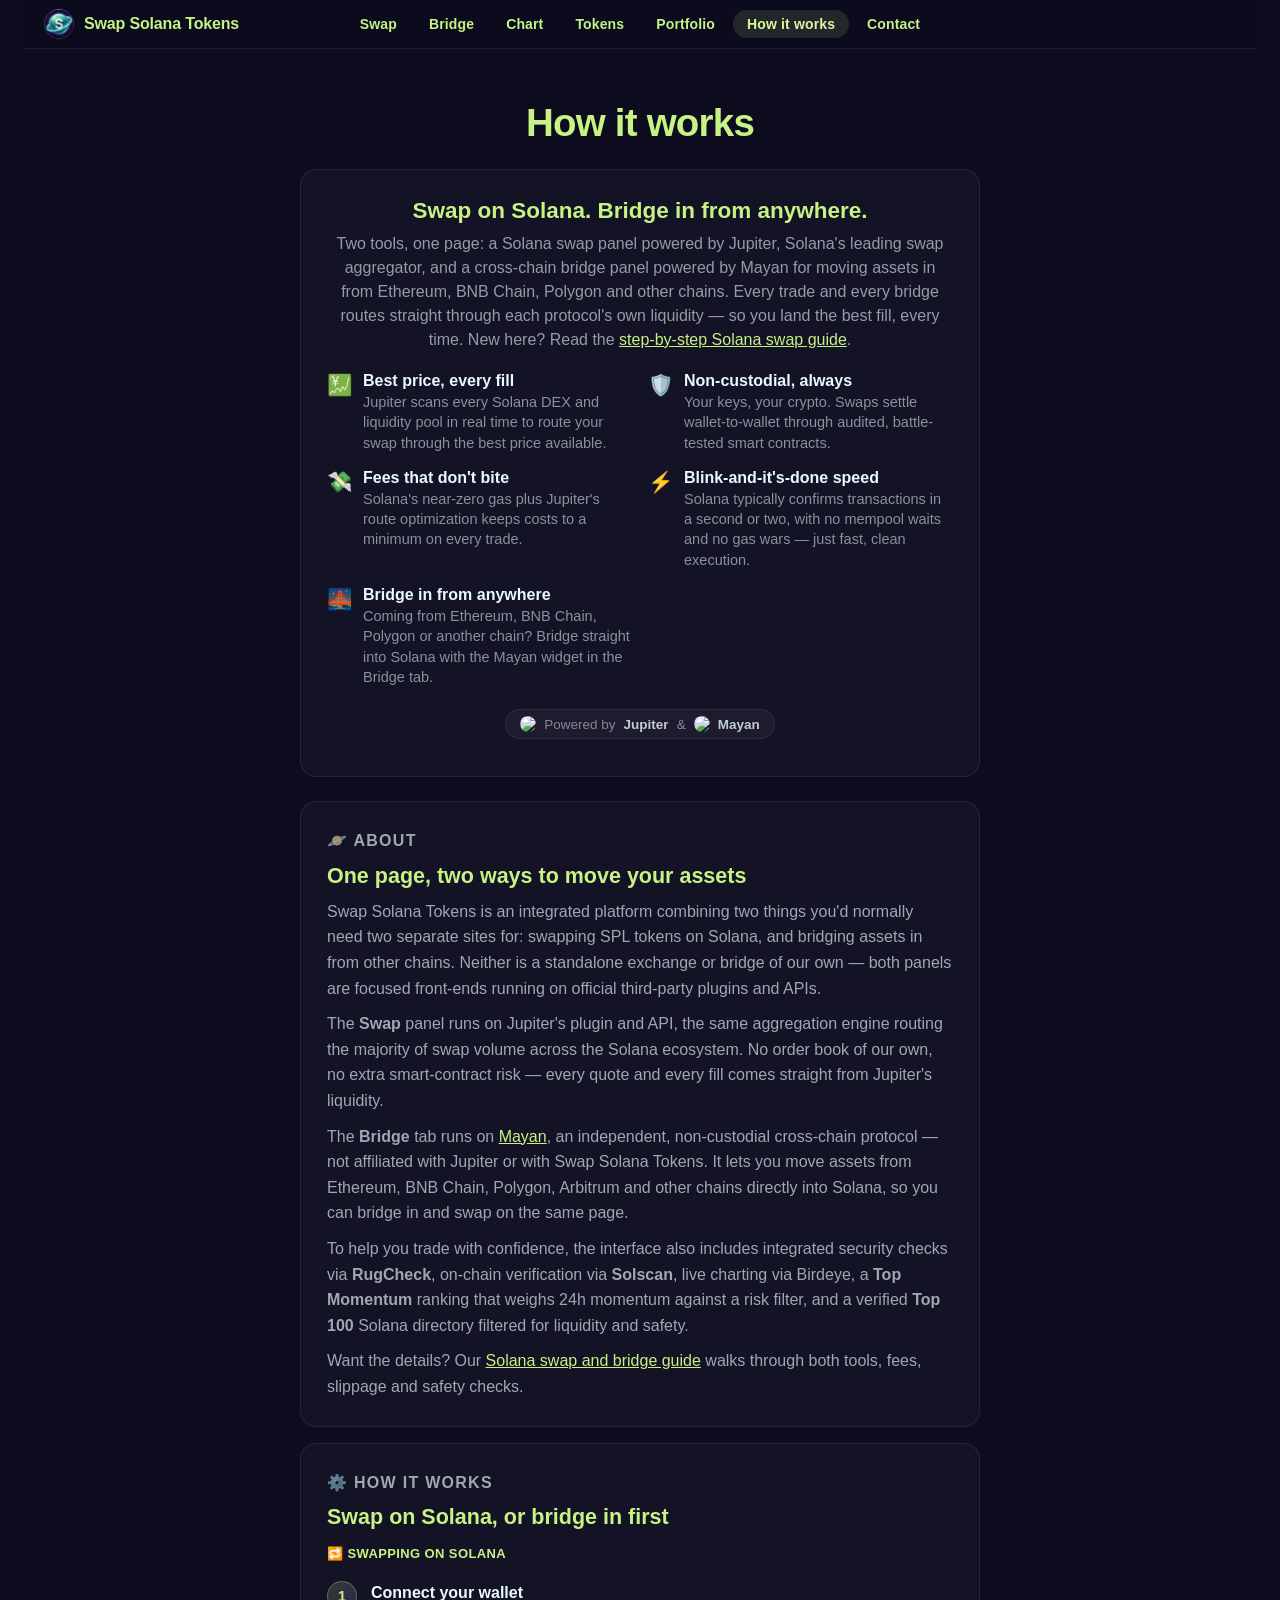
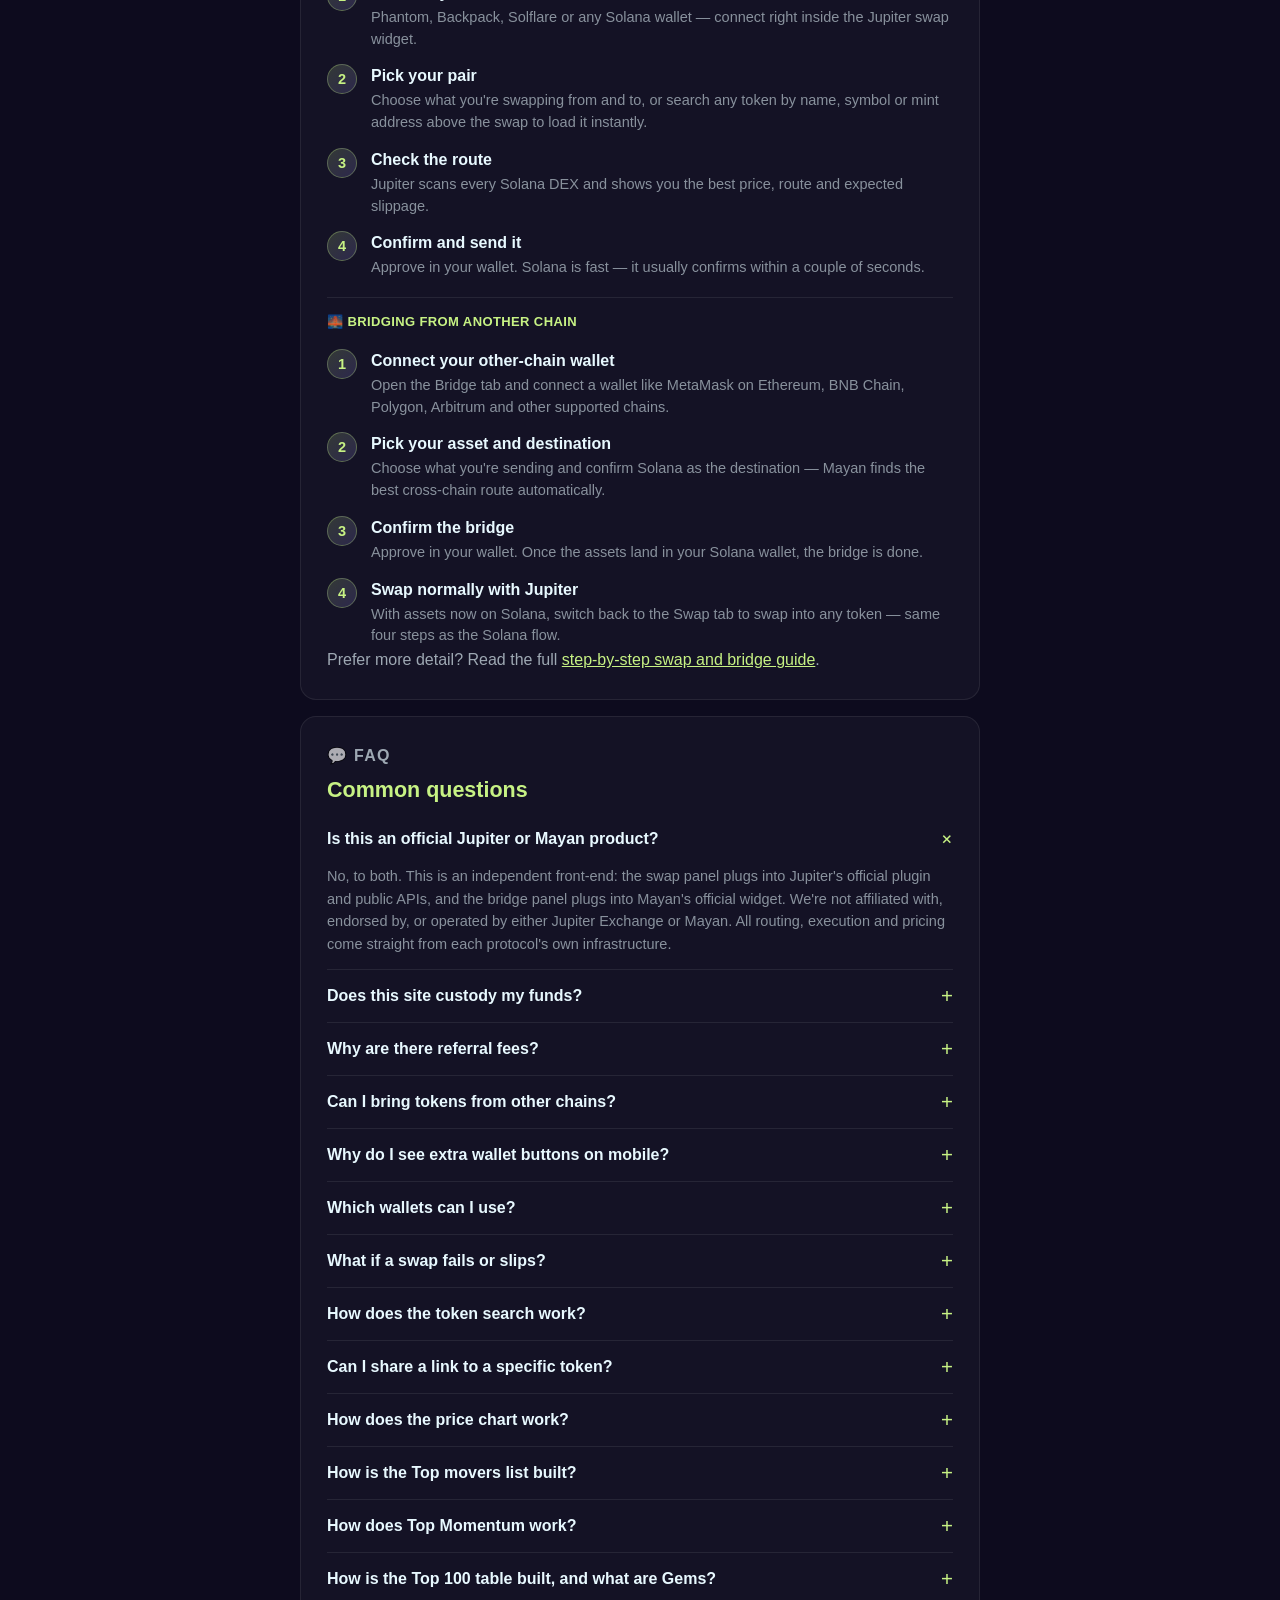
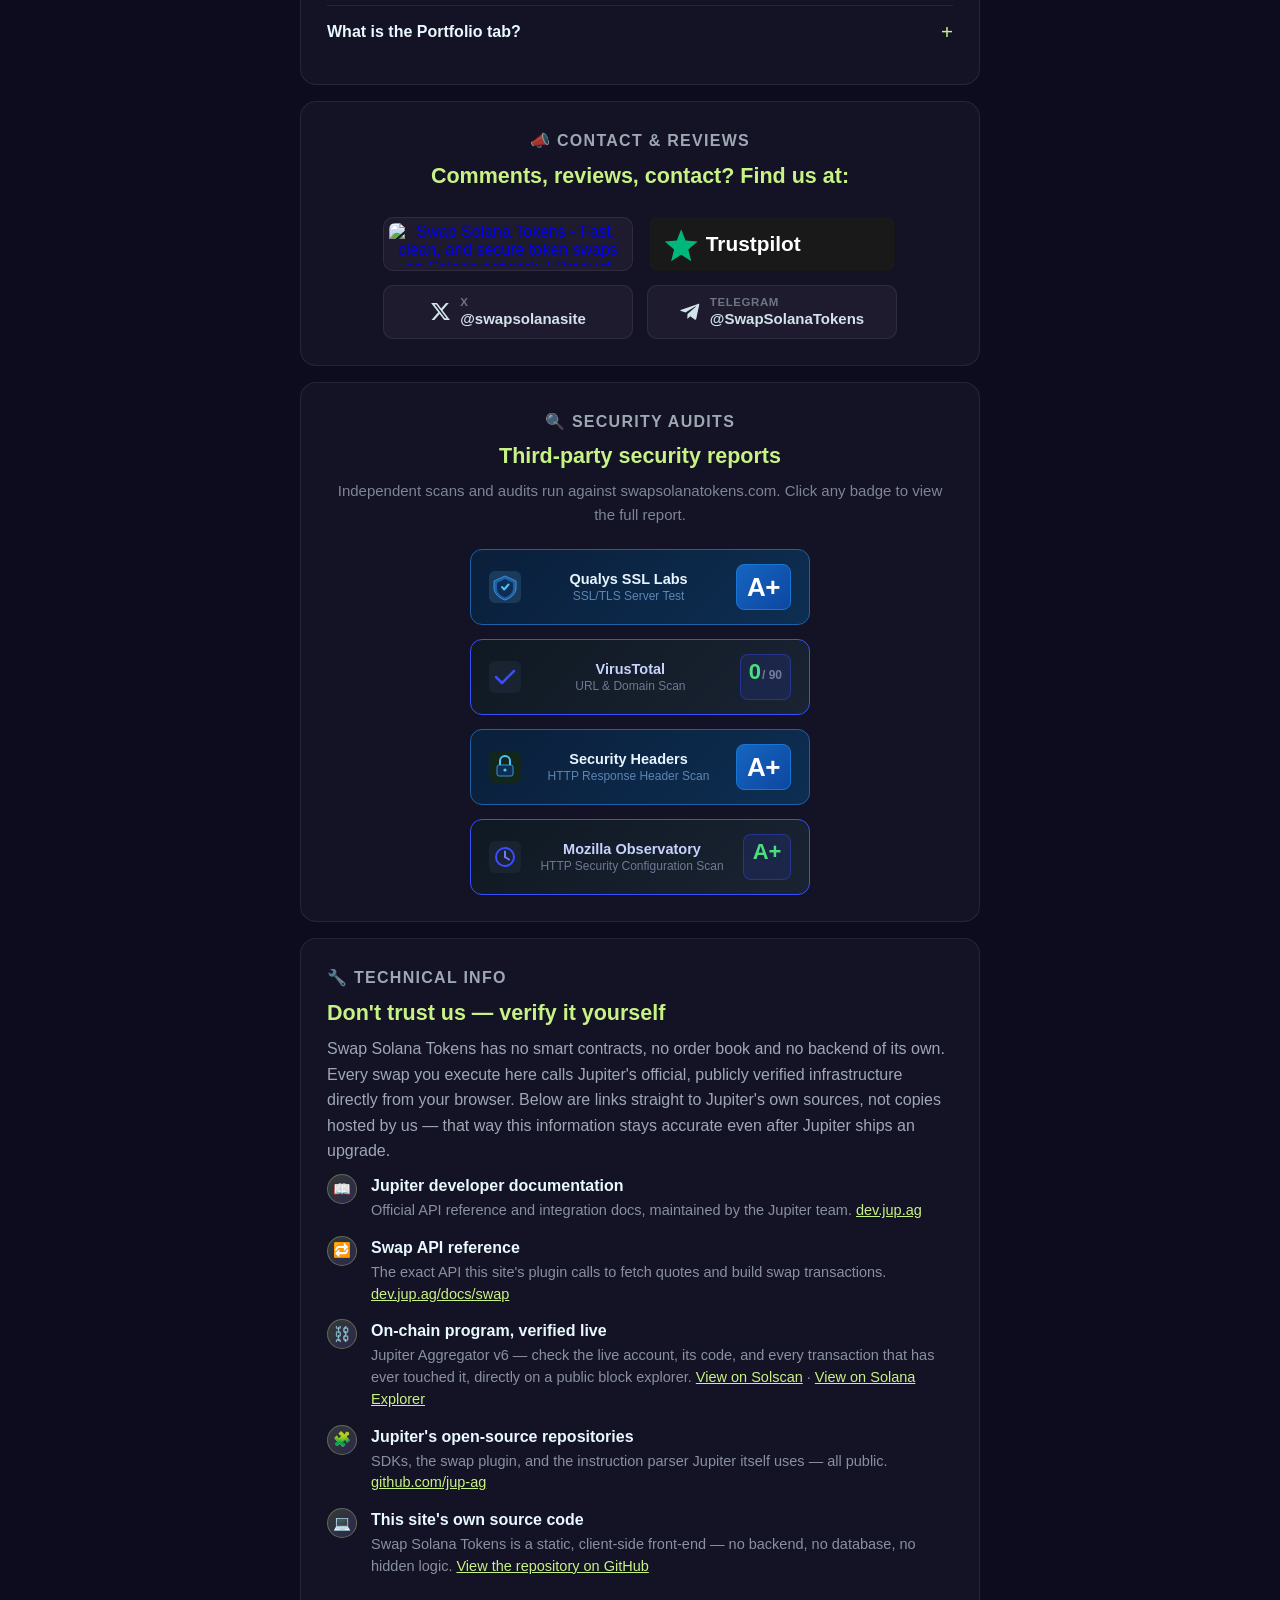
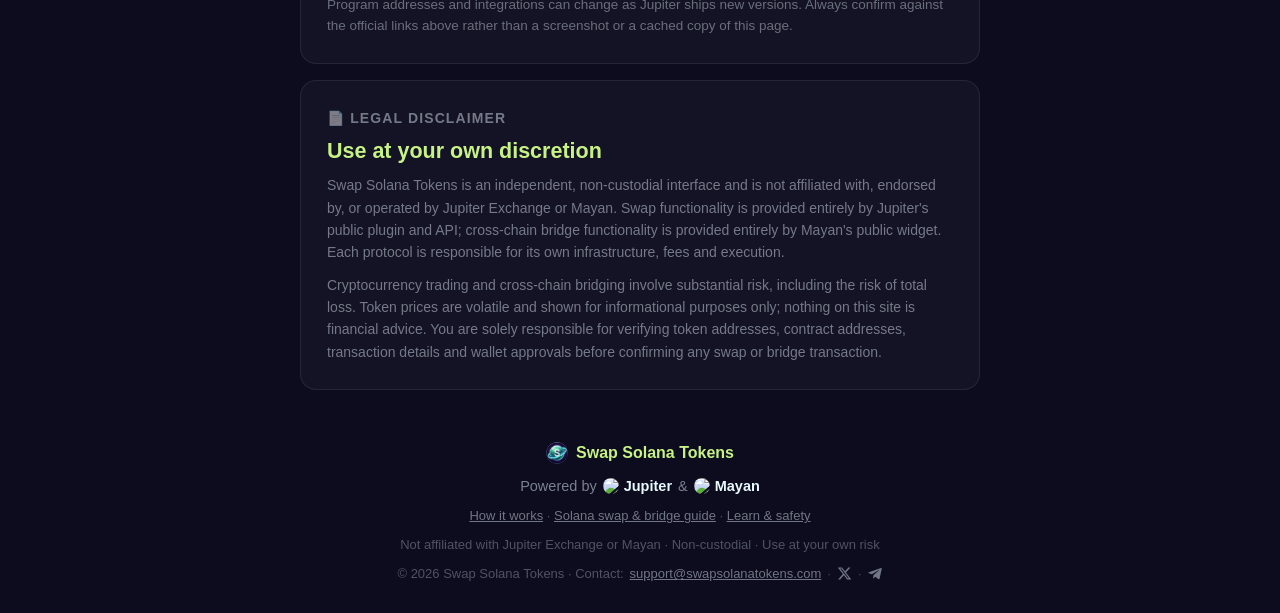
==== commit 0b56ad40: "Add files via upload Upload updated files" ====
--- a/how-it-works.html
+++ b/how-it-works.html
@@ -698,7 +698,7 @@
       <p>Swap Solana Tokens is an integrated platform combining two things you'd normally need two separate sites for: swapping SPL tokens on Solana, and bridging assets in from other chains. Neither is a standalone exchange or bridge of our own — both panels are focused front-ends running on official third-party plugins and APIs.</p>
       <p>The <strong>Swap</strong> panel runs on Jupiter's plugin and API, the same aggregation engine routing the majority of swap volume across the Solana ecosystem. No order book of our own, no extra smart-contract risk — every quote and every fill comes straight from Jupiter's liquidity.</p>
       <p>The <strong>Bridge</strong> tab runs on <a href="https://mayan.finance" target="_blank" rel="noopener noreferrer" class="link-accent">Mayan</a>, an independent, non-custodial cross-chain protocol — not affiliated with Jupiter or with Swap Solana Tokens. It lets you move assets from Ethereum, BNB Chain, Polygon, Arbitrum and other chains directly into Solana, so you can bridge in and swap on the same page.</p>
-      <p>To help you trade with confidence, the interface also includes integrated security checks via <strong>RugCheck</strong>, on-chain verification via <strong>Solscan</strong>, live charting via Birdeye, and a verified <strong>Top 100</strong> Solana directory filtered for liquidity and safety.</p>
+      <p>To help you trade with confidence, the interface also includes integrated security checks via <strong>RugCheck</strong>, on-chain verification via <strong>Solscan</strong>, live charting via Birdeye, a <strong>Top Momentum</strong> ranking that weighs 24h momentum against a risk filter, and a verified <strong>Top 100</strong> Solana directory filtered for liquidity and safety.</p>
       <p>Want the details? Our <a href="swap-and-bridge-guide.html" class="link-accent">Solana swap and bridge guide</a> walks through both tools, fees, slippage and safety checks.</p>
     </div>
 
@@ -816,18 +816,25 @@
       <details class="faq-item">
         <summary>How is the Top movers list built?</summary>
         <p>The Top movers panel has two tabs. Both are built in your browser from the same Jupiter response: the 100 most-traded Solana tokens of the last 24 hours. Each row shows the token's Jupiter icon, and tapping a token loads it into the swap panel; nothing is bought until you review the quote and sign in your wallet.</p>
-        <p><strong>Trending</strong> keeps only tokens with more than $500K of liquidity, the classic SPL Token program (no Token-2022 extensions), no mint authority (so no new supply can be minted) and a Jupiter-verified listing. From the first 50 that pass, it shows the 5 biggest gainers and the 5 biggest losers by 24h price change.</p>
-        <p><strong>Top volume</strong> shows the 10 tokens with the most traded volume in the last 24 hours (buys plus sells, as reported by Jupiter), among Jupiter-verified tokens with more than $500K of liquidity. It is a plain activity ranking, so SOL and the large stablecoins usually appear near the top; unlike Trending, it does not exclude tokens that have a mint authority. High volume says a token is actively traded, not that it is a good or safe one.</p>
+        <p><strong>Trending</strong> keeps only tokens with more than $200K of liquidity, the classic SPL Token program (no Token-2022 extensions), no mint authority (so no new supply can be minted) and a Jupiter-verified listing. From the first 50 that pass, it shows the 5 biggest gainers and the 5 biggest losers by 24h price change.</p>
+        <p><strong>Top volume</strong> shows the 10 tokens with the most traded volume in the last 24 hours (buys plus sells, as reported by Jupiter), among Jupiter-verified tokens with more than $200K of liquidity. It is a plain activity ranking, so SOL and the large stablecoins usually appear near the top; unlike Trending, it does not exclude tokens that have a mint authority. High volume says a token is actively traded, not that it is a good or safe one.</p>
         <p>The filters rely on Jupiter's own data, not on an independent on-chain check, and they reduce risk rather than remove it. Always verify a token before trading it.</p>
       </details>
       <details class="faq-item">
+        <summary>How does Top Momentum work?</summary>
+        <p>Top Momentum is a full-width panel under the swap and the Trending / Top volume lists. It shows the 5 Solana tokens with the strongest 24h momentum that also pass a risk filter. Everything is calculated in your browser from Jupiter's public token data, with no backend. Candidates come from Jupiter's trending and most-traded lists, need more than $100,000 of liquidity and at least 48 hours of age, and exclude SOL, stablecoins and tokens Jupiter flags as suspicious. Unverified tokens are allowed, but they are clearly marked.</p>
+        <p>The <strong>momentum score (0-100)</strong> adds up holder growth (25 points), volume growth (20), organic activity (20), buy pressure (15), liquidity depth (10), liquidity growth (5) and price change (5). It loses 15 points when the volume looks suspicious: very few traders for the volume, volume far above liquidity, or a low organic score.</p>
+        <p>The <strong>risk level</strong> counts an active mint or freeze authority, how concentrated the top holders are, the developer's balance, token age, whether the token is verified, volume red flags and, when RugCheck's public data is available, how much liquidity is locked. Tokens with high risk never enter the list, and "n/a" means the data was not available. Launch type is not included. Tap "Score breakdown" on any card to see the numbers behind its score.</p>
+        <p>It is a heuristic, not an audit: "Low risk" does not mean a token is safe, and a high momentum score does not mean it will keep rising. Always check the mint address, liquidity and price impact before you trade. Informational only, not financial advice.</p>
+      </details>
+      <details class="faq-item">
         <summary>How is the Top 100 table built, and what are Gems?</summary>
-        <p>The Top 100 table uses the same Jupiter response as Top movers: the 100 most-traded Solana tokens of the last 24 hours. It keeps only Jupiter-verified tokens with more than $500,000 of liquidity and ranks them by 24h traded volume, so fewer than 100 rows can appear. Categories (DeFi, memecoins and so on) are matched on the exact ticker and are only a convenience label. A category tab is shown only when it has at least one token right now, so the list of tabs can change over time.</p>
-        <p><strong>Gems</strong> shows Jupiter-verified tokens from that same most-traded list with between $100,000 and $500,000 of liquidity. They are not part of the main ranking. Thinner markets can offer opportunities, but prices also move more on smaller trades, so check the liquidity column, the mint address and the price impact in the quote before you trade. Informational only, not financial advice.</p>
+        <p>The Top 100 table uses the same Jupiter response as Top movers: the 100 most-traded Solana tokens of the last 24 hours. It keeps only Jupiter-verified tokens with more than $200,000 of liquidity and ranks them by 24h traded volume, so fewer than 100 rows can appear. Categories (DeFi, memecoins and so on) are matched on the exact ticker and are only a convenience label. A category tab is shown only when it has at least one token right now, so the list of tabs can change over time.</p>
+        <p><strong>Gems</strong> shows Jupiter-verified tokens from that same most-traded list with between $50,000 and $200,000 of liquidity. They are not part of the main ranking. Thinner markets can offer opportunities, but prices also move more on smaller trades, so check the liquidity column, the mint address and the price impact in the quote before you trade. Informational only, not financial advice.</p>
       </details>
       <details class="faq-item">
         <summary>What is the Portfolio tab?</summary>
-        <p>Tap the ☆ on any token (in the Tokens list, in search results or in the Token Inspector) to add it to <strong>Portfolio</strong>, the last tab of the Tokens list. It shows the price, 24h change, volume and liquidity of your saved tokens, with the same Swap button on every row. Up to 20 tokens are kept, only in your browser: nothing is sent to any server and there are no accounts, so clearing your browser data or switching device starts a new Portfolio.</p>
+        <p>Tap the ☆ on any token (in the Tokens list, in search results, in Top Momentum or in the Token Inspector) to add it to <strong>Portfolio</strong>, the last tab of the Tokens list. It shows the price, 24h change, volume and liquidity of your saved tokens, with the same Swap button on every row. Up to 20 tokens are kept, only in your browser: nothing is sent to any server and there are no accounts, so clearing your browser data or switching device starts a new Portfolio.</p>
       </details>
     </div>
 
--- a/shared.css
+++ b/shared.css
@@ -131,6 +131,33 @@
   }
 }
 
+/* ---- Sortable table headers (Top 100: 24h Change, 24h Volume, Liquidity) ----
+   The headers are marked by app.js. Plain CSS only, so the CSP is unaffected. */
+.top100-table th.sortable {
+  cursor: pointer;
+  user-select: none;
+  -webkit-user-select: none;
+  transition: color 0.15s ease, background 0.15s ease;
+}
+.top100-table th.sortable:hover,
+.top100-table th.sortable:focus-visible {
+  color: #e8f9ff;
+  background: rgba(199, 242, 132, 0.06);
+  outline: none;
+}
+.top100-table th.sortable .sort-arrow {
+  display: inline-block;
+  margin-left: 2px;
+  font-size: 11px;
+  opacity: 0.45;
+}
+.top100-table th.sortable.sorted {
+  color: #c7f284;
+}
+.top100-table th.sortable.sorted .sort-arrow {
+  opacity: 1;
+}
+
 /* ---- Footer ---- */
 footer {
   width: 100%;
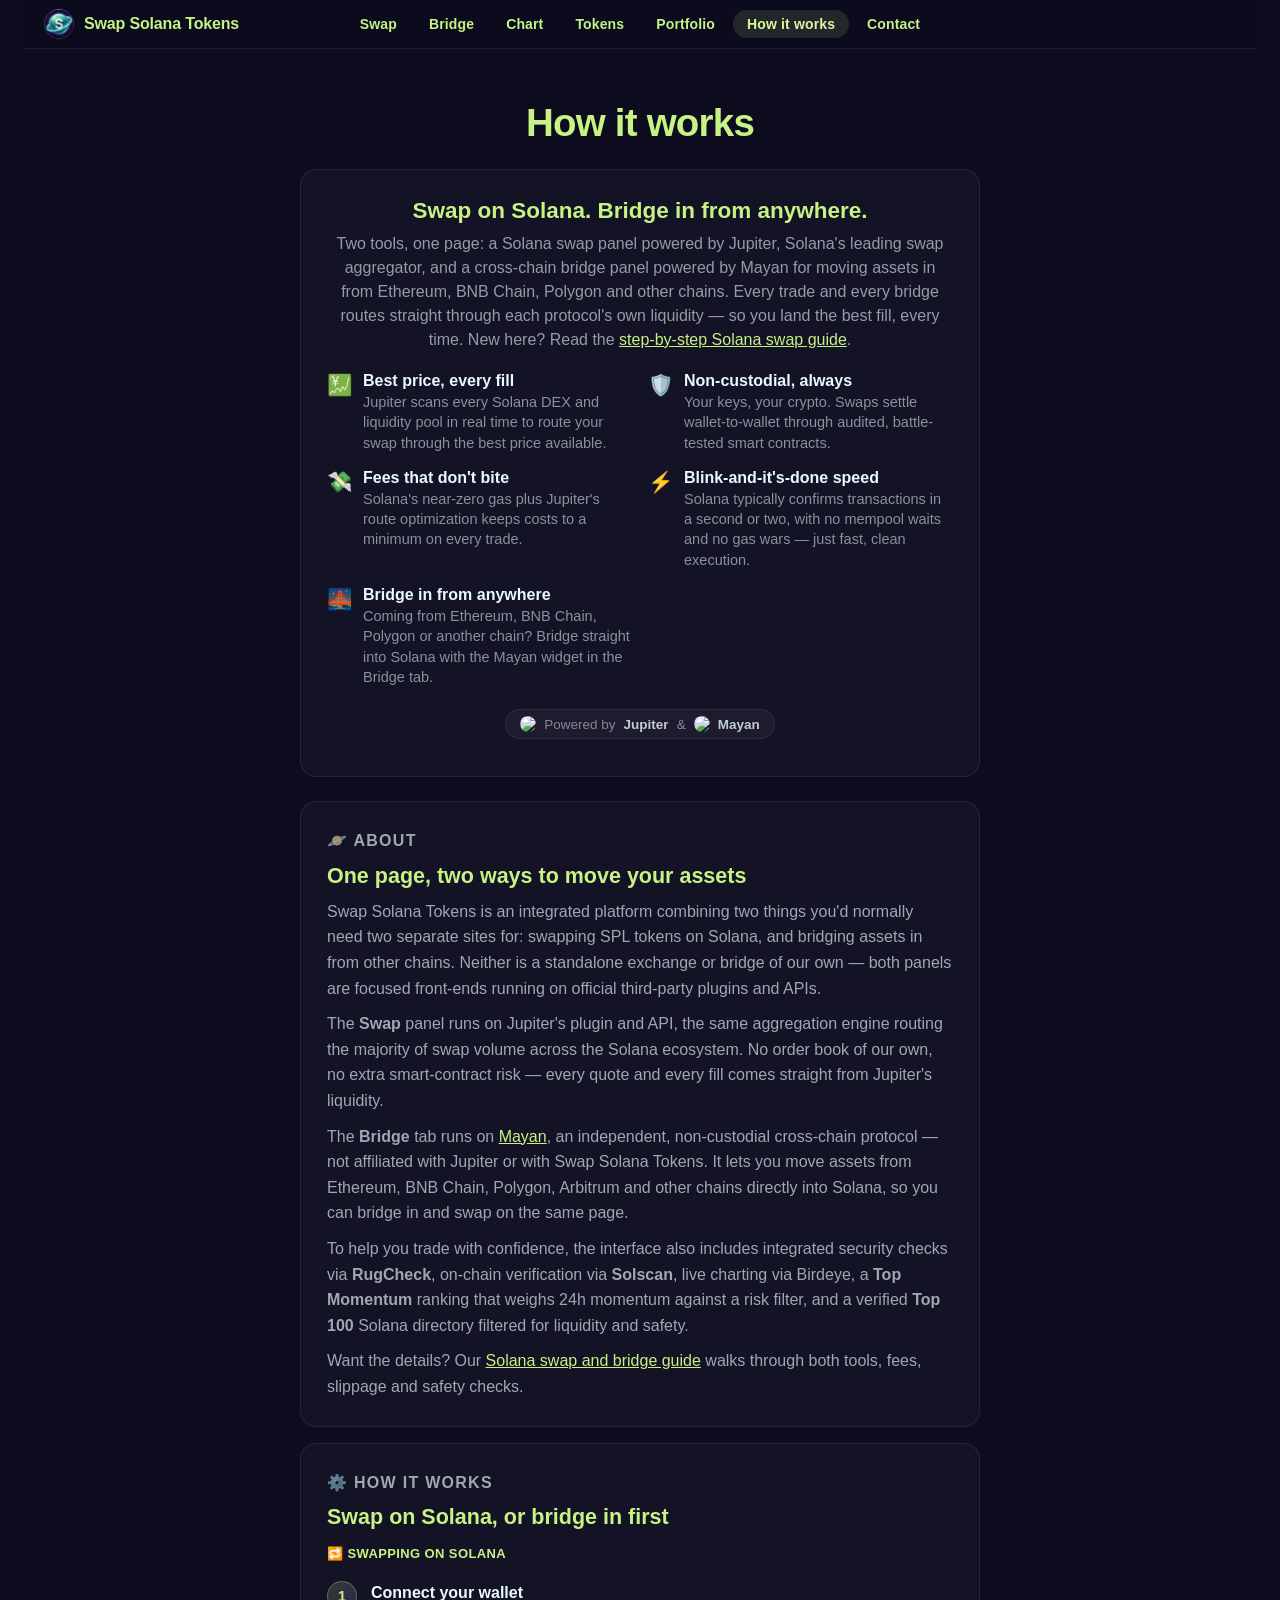
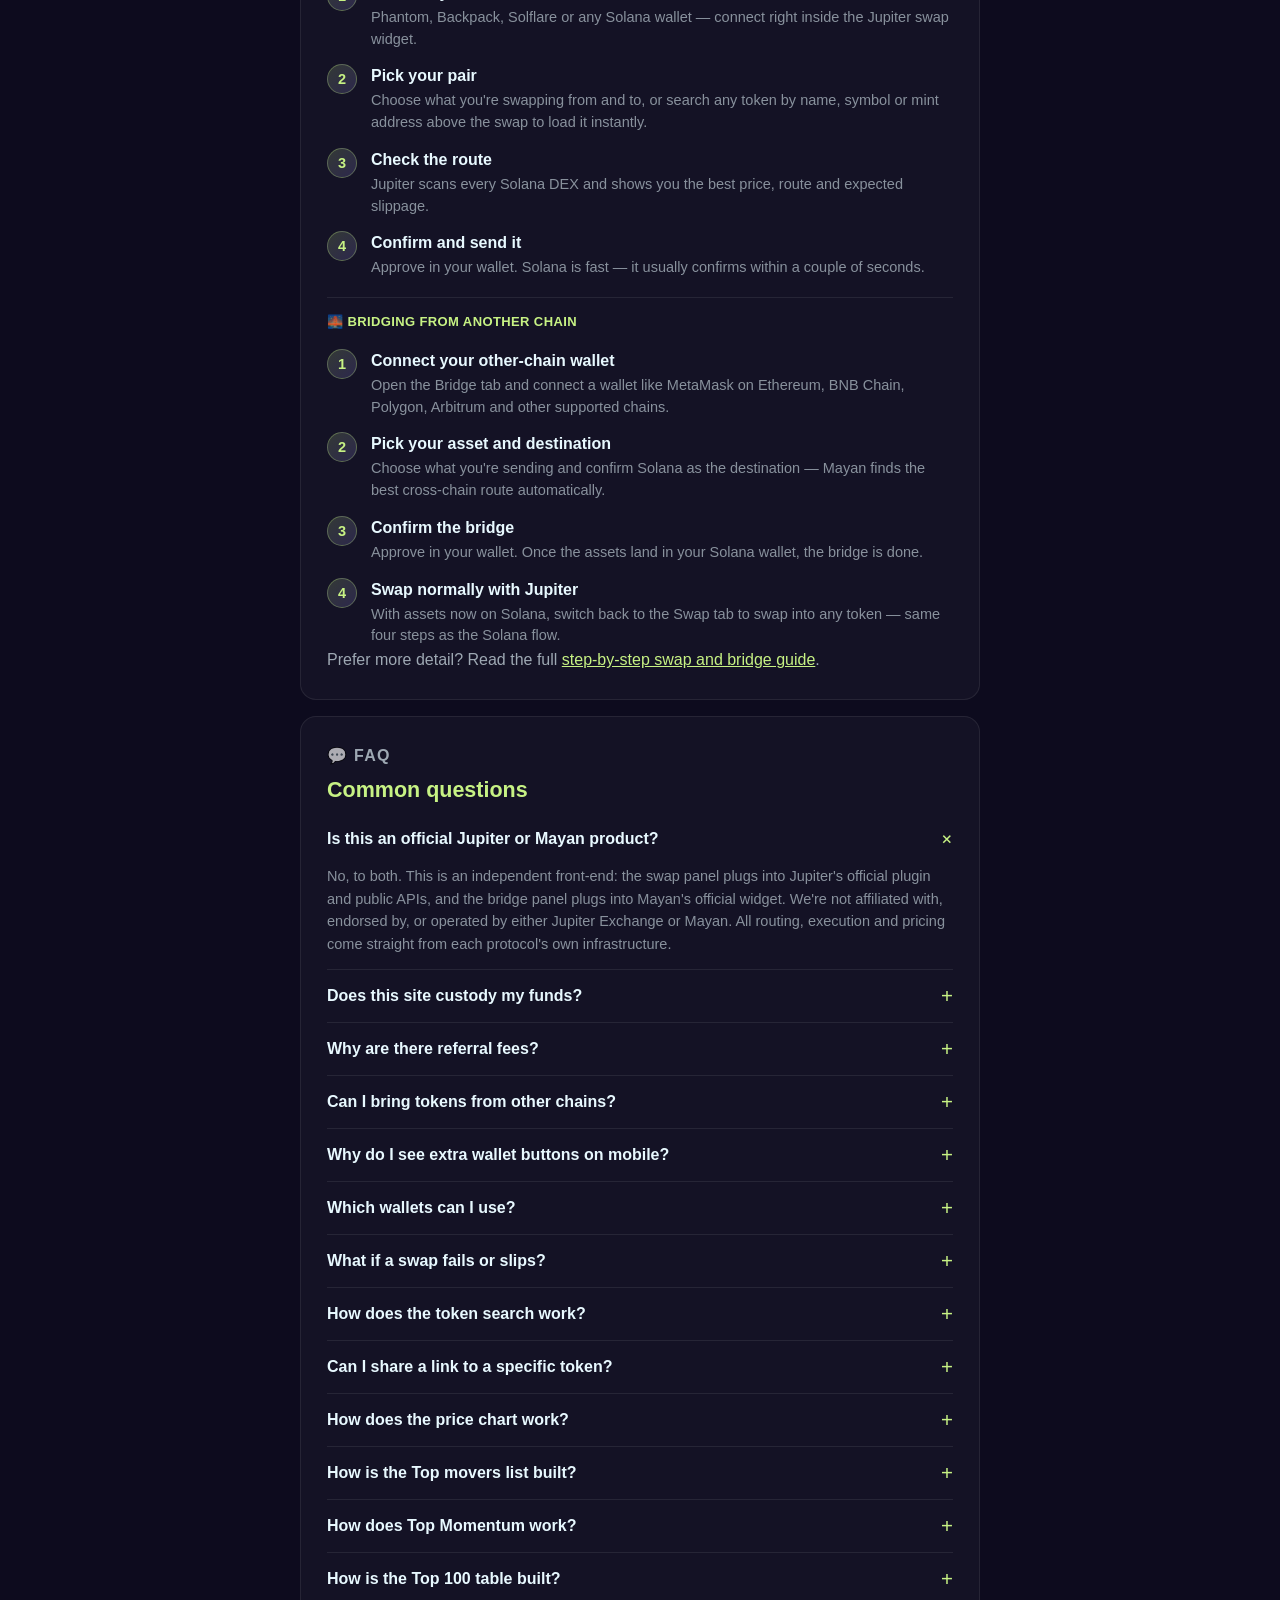
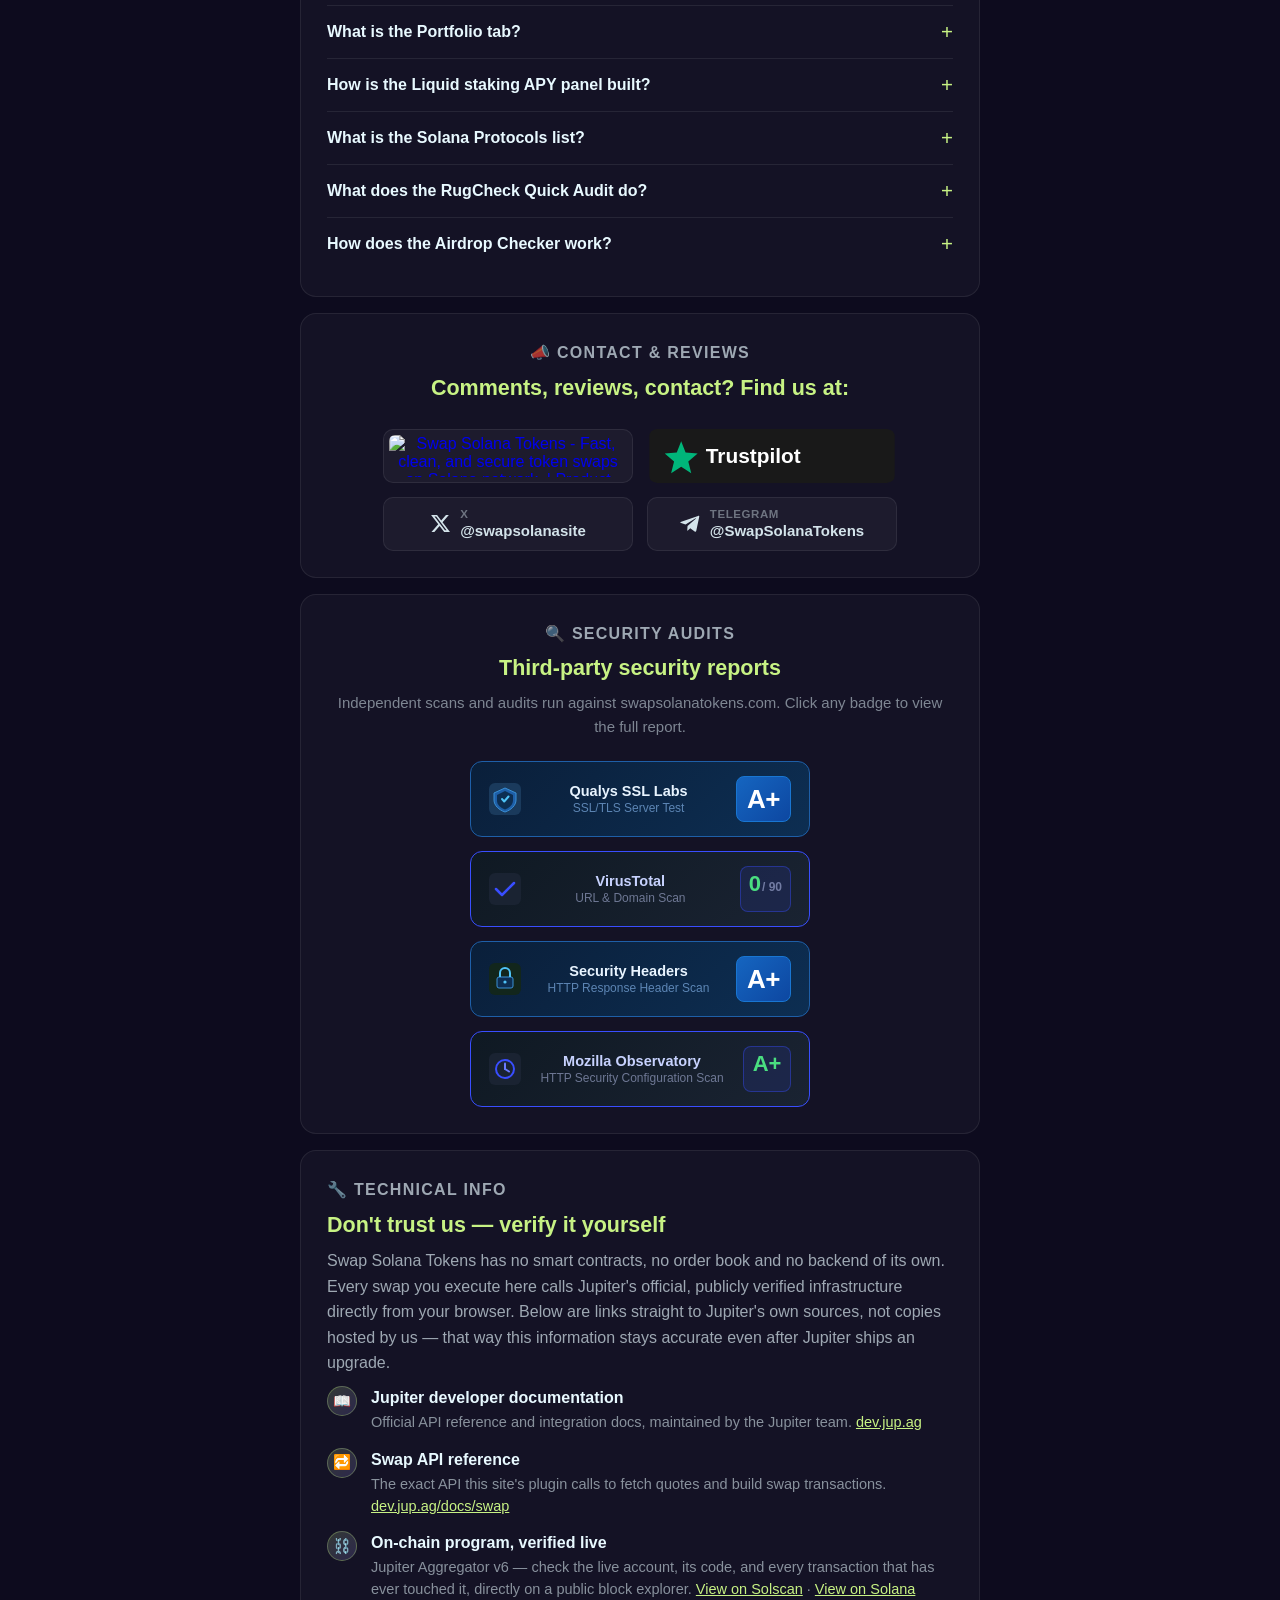
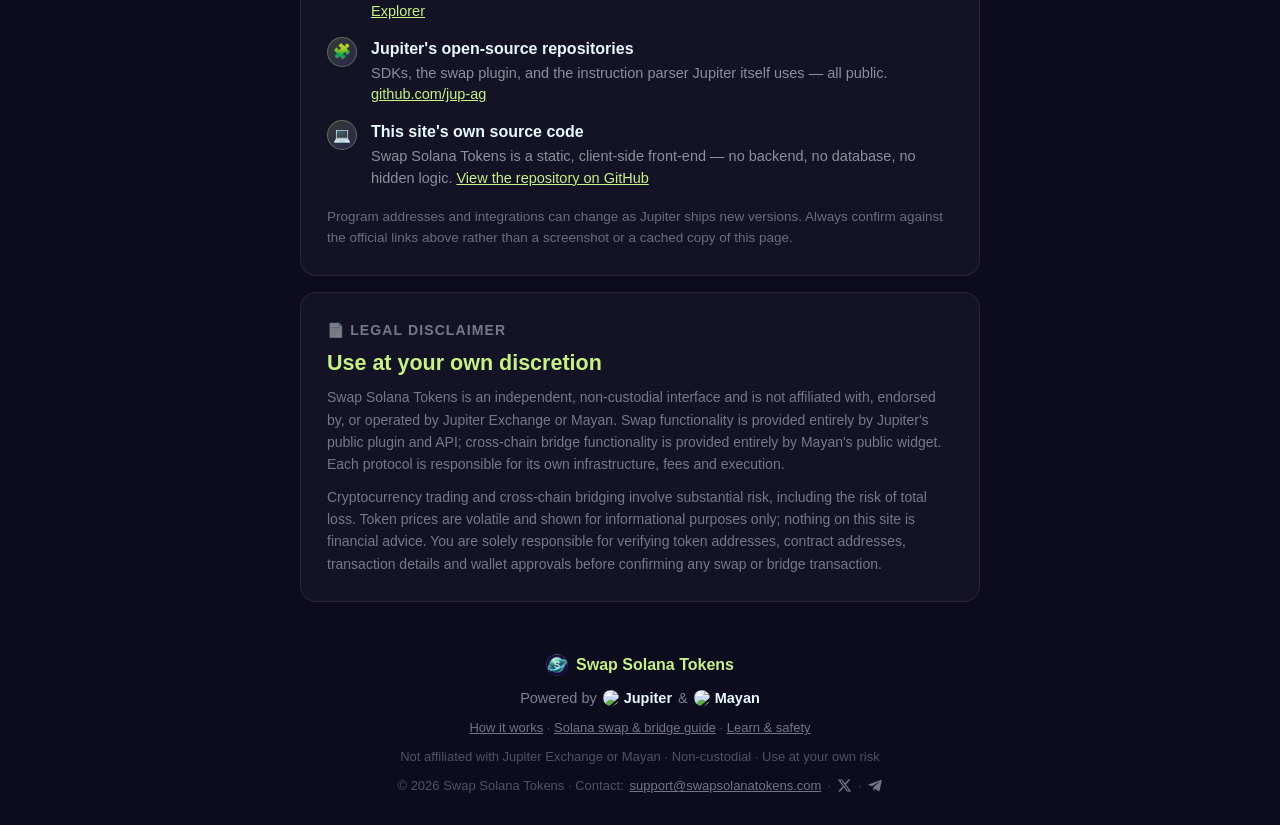
==== commit 38611c2a: "Add files via upload Upload updated files" ====
--- a/how-it-works.html
+++ b/how-it-works.html
@@ -802,39 +802,55 @@
       <details class="faq-item">
         <summary>How does the token search work?</summary>
         <p>The search box above the swap looks tokens up in Jupiter's public token index, straight from your browser. Type a name or symbol to see a short list, or paste a mint address to load that token directly. Each result shows its icon, its liquidity, whether Jupiter lists it as verified and a shortened mint address; tap the mint address to copy the full address, handy for looking the token up on a block explorer or the web. Searching by name often returns several look-alike tokens with the same ticker, so compare the mint address and liquidity before you pick one.</p>
-        <p>"Verified by Jupiter" means the token is on Jupiter's verified list. It is not a guarantee that a token is safe. Unverified tokens are still tradable, and we flag them with a warning so you can check the mint address first. Results can also be tagged when the mint authority or freeze authority is still active (the issuer can create more supply or freeze accounts) or when the token uses the Token-2022 program. Informational only, not financial advice.</p>
+        <p>"Verified by Jupiter" means the token is on Jupiter's verified list. It is not a guarantee that a token is safe. Unverified tokens are still tradable, and we flag them with a warning so you can check the mint address first. Results can also be tagged when the mint authority or freeze authority is still active (the issuer can create more supply or freeze accounts) or when the token uses the Token-2022 program.</p>
       </details>
       <details class="faq-item">
         <summary>Can I share a link to a specific token?</summary>
         <p>Yes. Add <strong>?to=</strong> and the token's mint address to the site's address, like <strong>swapsolanatokens.com/?to=&lt;mint&gt;</strong>. The link opens the swap and the chart with that token loaded and shows whether Jupiter lists it as verified. Nothing is traded until you review the quote and sign in your own wallet. Check the mint address of any link you receive.</p>
       </details>
-      <details class="faq-item">
+      <details class="faq-item" id="faq-chart">
         <summary>How does the price chart work?</summary>
         <p>The chart is an embedded, public Birdeye widget — the same charting engine used across the Solana ecosystem — showing candlestick pricing for the token currently loaded in the Jupiter swap panel, next to it on wide screens and below it on phones. It starts on SOL, but the moment you pick a different output token (inside the swap widget, with the token search above, or from the Top movers list), the chart swaps to that token's most liquid market automatically, no page reload needed.</p>
         <p>Use the 15m / 1H / 4H / 1D buttons to change the candle interval — this only changes how the chart is drawn, it never affects your trade. Pricing and candle data come straight from Birdeye's public infrastructure, not from us, so the chart is for informational purposes only and can lag by a few seconds behind the live quote you see in the swap widget. Always double check the quoted price and route before confirming a swap.</p>
       </details>
-      <details class="faq-item">
+      <details class="faq-item" id="faq-movers">
         <summary>How is the Top movers list built?</summary>
-        <p>The Top movers panel has two tabs. Both are built in your browser from the same Jupiter response: the 100 most-traded Solana tokens of the last 24 hours. Each row shows the token's Jupiter icon, and tapping a token loads it into the swap panel; nothing is bought until you review the quote and sign in your wallet.</p>
-        <p><strong>Trending</strong> keeps only tokens with more than $200K of liquidity, the classic SPL Token program (no Token-2022 extensions), no mint authority (so no new supply can be minted) and a Jupiter-verified listing. From the first 50 that pass, it shows the 5 biggest gainers and the 5 biggest losers by 24h price change.</p>
-        <p><strong>Top volume</strong> shows the 10 tokens with the most traded volume in the last 24 hours (buys plus sells, as reported by Jupiter), among Jupiter-verified tokens with more than $200K of liquidity. It is a plain activity ranking, so SOL and the large stablecoins usually appear near the top; unlike Trending, it does not exclude tokens that have a mint authority. High volume says a token is actively traded, not that it is a good or safe one.</p>
+        <p>The Top movers area has two panels, Trending and Top volume. Both are built in your browser from the same Jupiter response: the 100 most-traded Solana tokens of the last 24 hours. Each row shows the token's Jupiter icon, and tapping a token loads it into the swap panel; nothing is bought until you review the quote and sign in your wallet.</p>
+        <p><strong>Trending</strong> keeps only tokens with more than $200K of liquidity and a Jupiter-verified listing. From the first 50 that pass, it shows the 5 biggest gainers and the 5 biggest losers by 24h price change. It does not exclude tokens that still have a mint or freeze authority, or that use the Token-2022 program, so after you tap a token, read the notice shown above the swap and check the details before you trade.</p>
+        <p><strong>Top volume</strong> shows the 10 tokens with the most traded volume in the last 24 hours (buys plus sells, as reported by Jupiter), among Jupiter-verified tokens with more than $200K of liquidity. It is a plain activity ranking, so SOL and the large stablecoins usually appear near the top, and it does not exclude tokens that still have a mint authority. High volume says a token is actively traded, not that it is a good or safe one.</p>
         <p>The filters rely on Jupiter's own data, not on an independent on-chain check, and they reduce risk rather than remove it. Always verify a token before trading it.</p>
       </details>
-      <details class="faq-item">
+      <details class="faq-item" id="faq-momentum">
         <summary>How does Top Momentum work?</summary>
         <p>Top Momentum is a full-width panel under the swap and the Trending / Top volume lists. It shows the 5 Solana tokens with the strongest 24h momentum that also pass a risk filter. Everything is calculated in your browser from Jupiter's public token data, with no backend. Candidates come from Jupiter's trending and most-traded lists, need more than $100,000 of liquidity and at least 48 hours of age, and exclude SOL, stablecoins and tokens Jupiter flags as suspicious. Unverified tokens are allowed, but they are clearly marked.</p>
         <p>The <strong>momentum score (0-100)</strong> adds up holder growth (25 points), volume growth (20), organic activity (20), buy pressure (15), liquidity depth (10), liquidity growth (5) and price change (5). It loses 15 points when the volume looks suspicious: very few traders for the volume, volume far above liquidity, or a low organic score.</p>
         <p>The <strong>risk level</strong> counts an active mint or freeze authority, how concentrated the top holders are, the developer's balance, token age, whether the token is verified, volume red flags and, when RugCheck's public data is available, how much liquidity is locked. Tokens with high risk never enter the list, and "n/a" means the data was not available. Launch type is not included. Tap "Score breakdown" on any card to see the numbers behind its score.</p>
-        <p>It is a heuristic, not an audit: "Low risk" does not mean a token is safe, and a high momentum score does not mean it will keep rising. Always check the mint address, liquidity and price impact before you trade. Informational only, not financial advice.</p>
-      </details>
-      <details class="faq-item">
-        <summary>How is the Top 100 table built, and what are Gems?</summary>
-        <p>The Top 100 table uses the same Jupiter response as Top movers: the 100 most-traded Solana tokens of the last 24 hours. It keeps only Jupiter-verified tokens with more than $200,000 of liquidity and ranks them by 24h traded volume, so fewer than 100 rows can appear. Categories (DeFi, memecoins and so on) are matched on the exact ticker and are only a convenience label. A category tab is shown only when it has at least one token right now, so the list of tabs can change over time.</p>
-        <p><strong>Gems</strong> shows Jupiter-verified tokens from that same most-traded list with between $50,000 and $200,000 of liquidity. They are not part of the main ranking. Thinner markets can offer opportunities, but prices also move more on smaller trades, so check the liquidity column, the mint address and the price impact in the quote before you trade. Informational only, not financial advice.</p>
-      </details>
-      <details class="faq-item">
+        <p>It is a heuristic, not an audit: "Low risk" does not mean a token is safe, and a high momentum score does not mean it will keep rising. Always check the mint address, liquidity and price impact before you trade.</p>
+      </details>
+      <details class="faq-item" id="faq-top100">
+        <summary>How is the Top 100 table built?</summary>
+        <p>The Top 100 table takes the Jupiter lists of the most-traded and the trending Solana tokens of the last 24 hours, keeps only Jupiter-verified tokens and ranks the 100 with the most liquidity. There is no minimum liquidity, and the rank (#) is the liquidity rank. If Jupiter returns fewer than 100 verified tokens at a given moment, fewer rows can appear.</p>
+        <p>Categories (DeFi, memecoins and so on) are matched on the exact ticker and are only a convenience label, not a safety rating. A category tab is shown only when it has at least one token right now, so the tabs can change over time. Tap Swap to load a token in the swap, or the ☆ to save it to Portfolio.</p>
+      </details>
+      <details class="faq-item" id="faq-portfolio">
         <summary>What is the Portfolio tab?</summary>
         <p>Tap the ☆ on any token (in the Tokens list, in search results, in Top Momentum or in the Token Inspector) to add it to <strong>Portfolio</strong>, the last tab of the Tokens list. It shows the price, 24h change, volume and liquidity of your saved tokens, with the same Swap button on every row. Up to 20 tokens are kept, only in your browser: nothing is sent to any server and there are no accounts, so clearing your browser data or switching device starts a new Portfolio.</p>
+      </details>
+      <details class="faq-item" id="faq-lst">
+        <summary>How is the Liquid staking APY panel built?</summary>
+        <p>It shows four Solana liquid staking tokens with the highest estimated APY, using DeFiLlama's public yields data and keeping only pools with at least $30M of TVL. APY is variable and is not guaranteed. Liquid staking also carries smart-contract risk, and the token can trade below the value of the SOL it represents.</p>
+      </details>
+      <details class="faq-item" id="faq-protocols">
+        <summary>What is the Solana Protocols list?</summary>
+        <p>Protocols ranked by TVL on Solana, from DeFiLlama's public API. Centralized exchanges are excluded, and TVL counts only Solana. The 7-day change is shown only for protocols that run exclusively on Solana. A high TVL is not a safety rating.</p>
+      </details>
+      <details class="faq-item" id="faq-rugcheck">
+        <summary>What does the RugCheck Quick Audit do?</summary>
+        <p>Paste a token mint address and the site opens its public RugCheck report, which covers liquidity locks, honeypot checks and mint/freeze authority. It is a third-party report; always confirm the mint address and liquidity yourself.</p>
+      </details>
+      <details class="faq-item" id="faq-airdrop">
+        <summary>How does the Airdrop Checker work?</summary>
+        <p>Paste your wallet address and the site opens your Airdrops page on Jupiter. The site never asks you to connect a wallet or sign anything, and eligibility is shown by Jupiter, not by us. Never connect your wallet to a site that promises to "claim" an airdrop; see the <a href="learn.html#scams">scams guide</a>.</p>
       </details>
     </div>
 
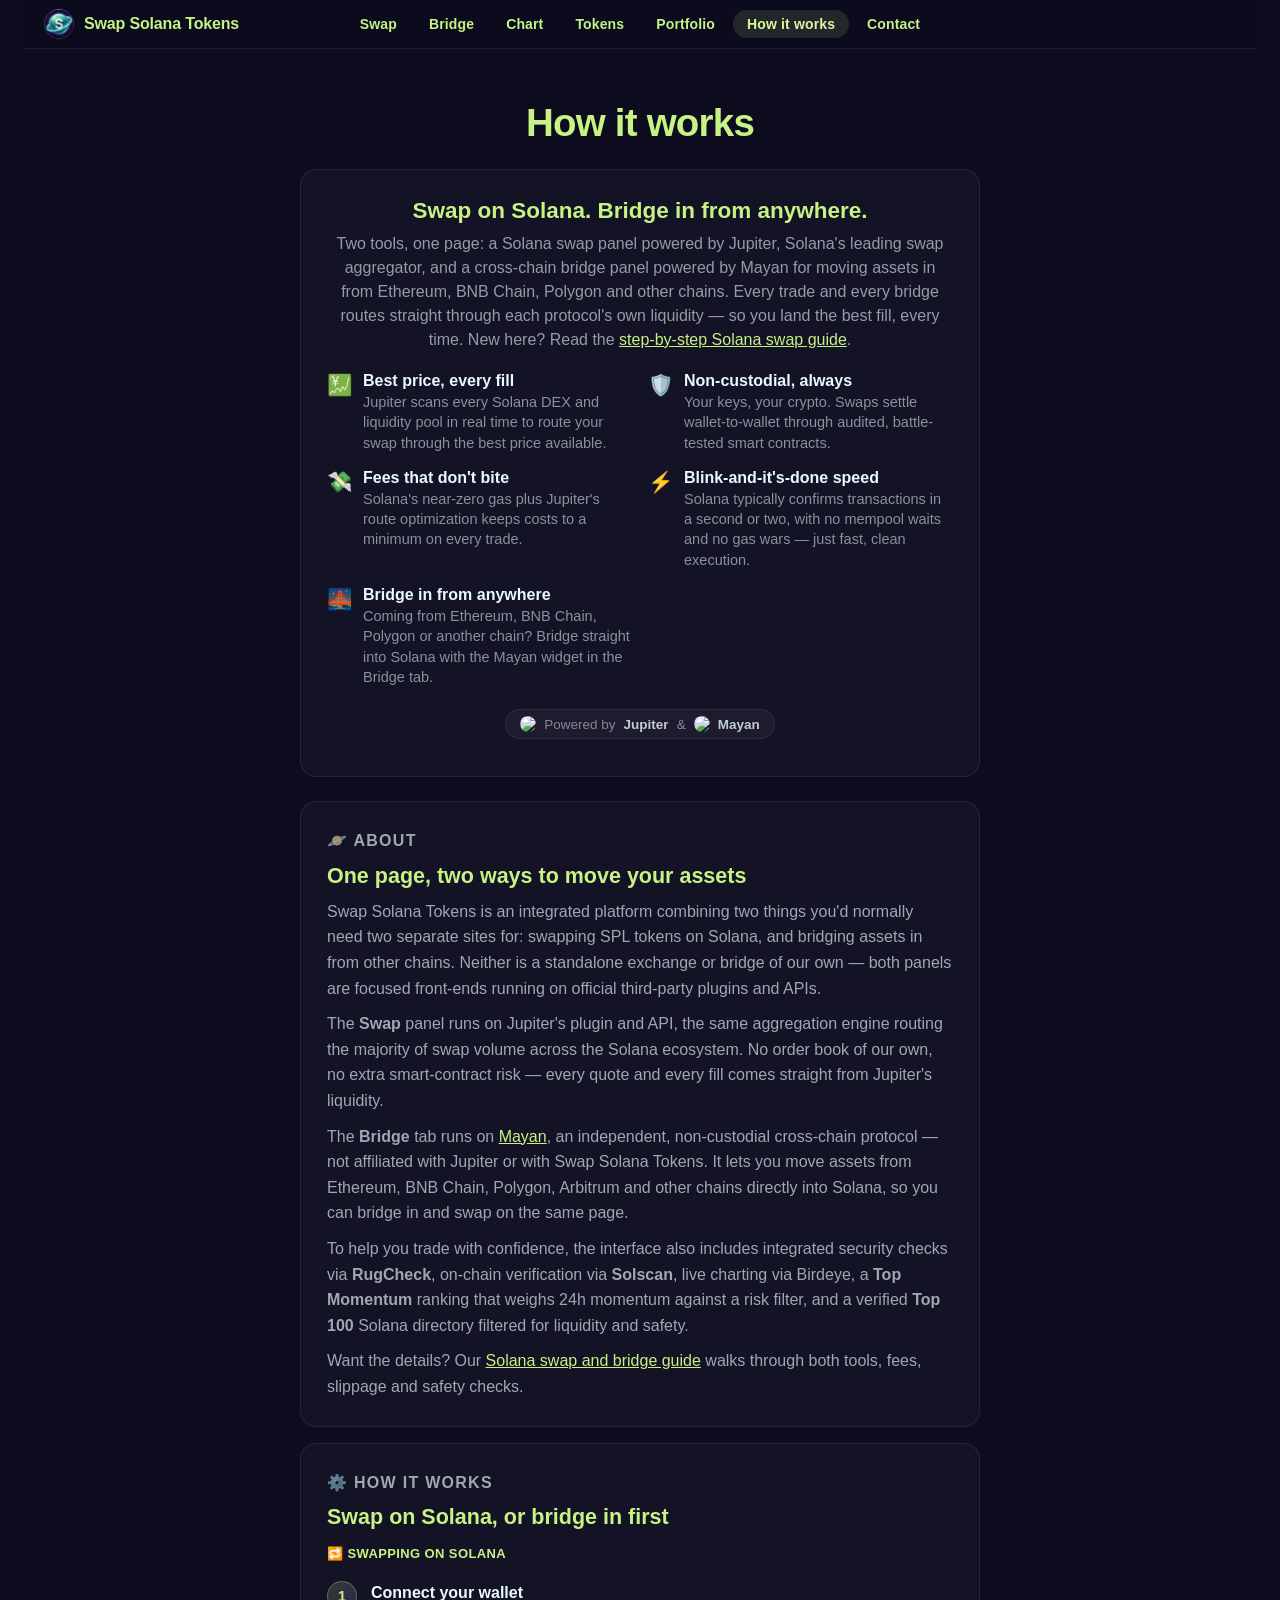
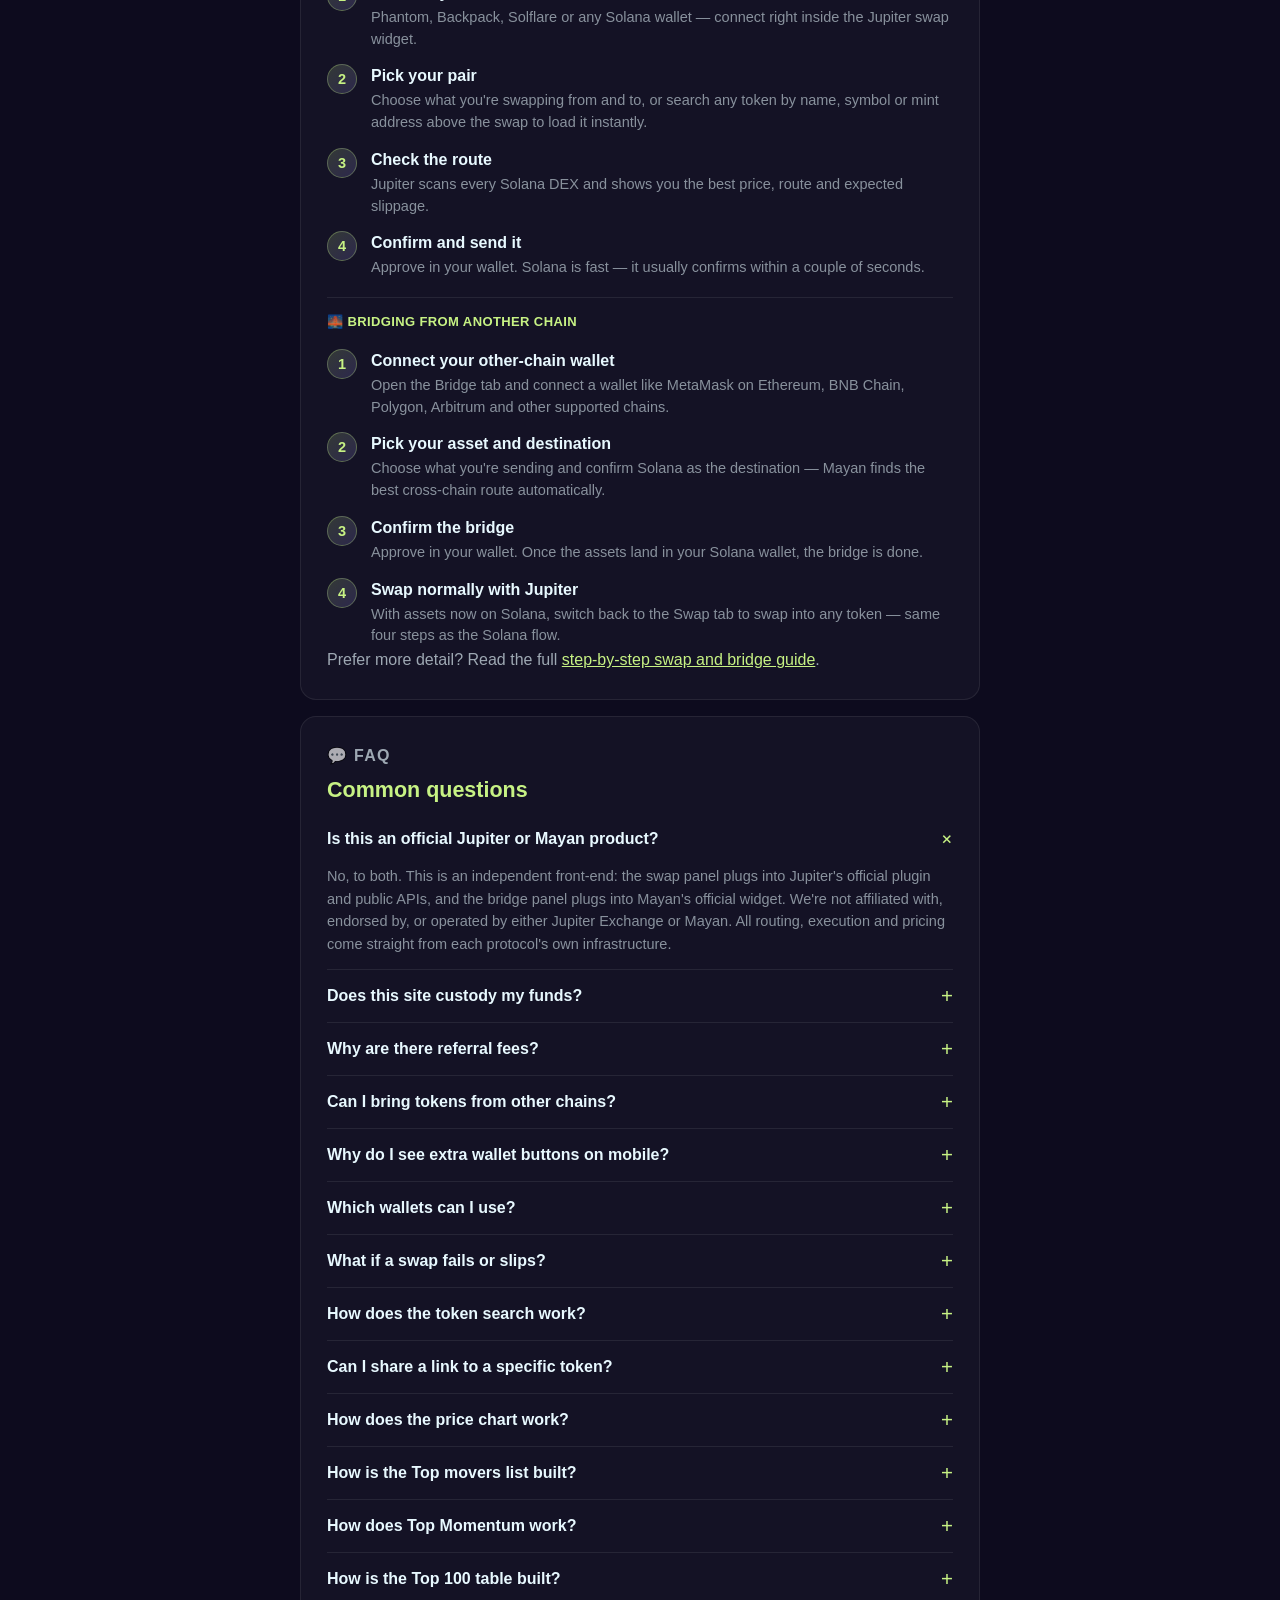
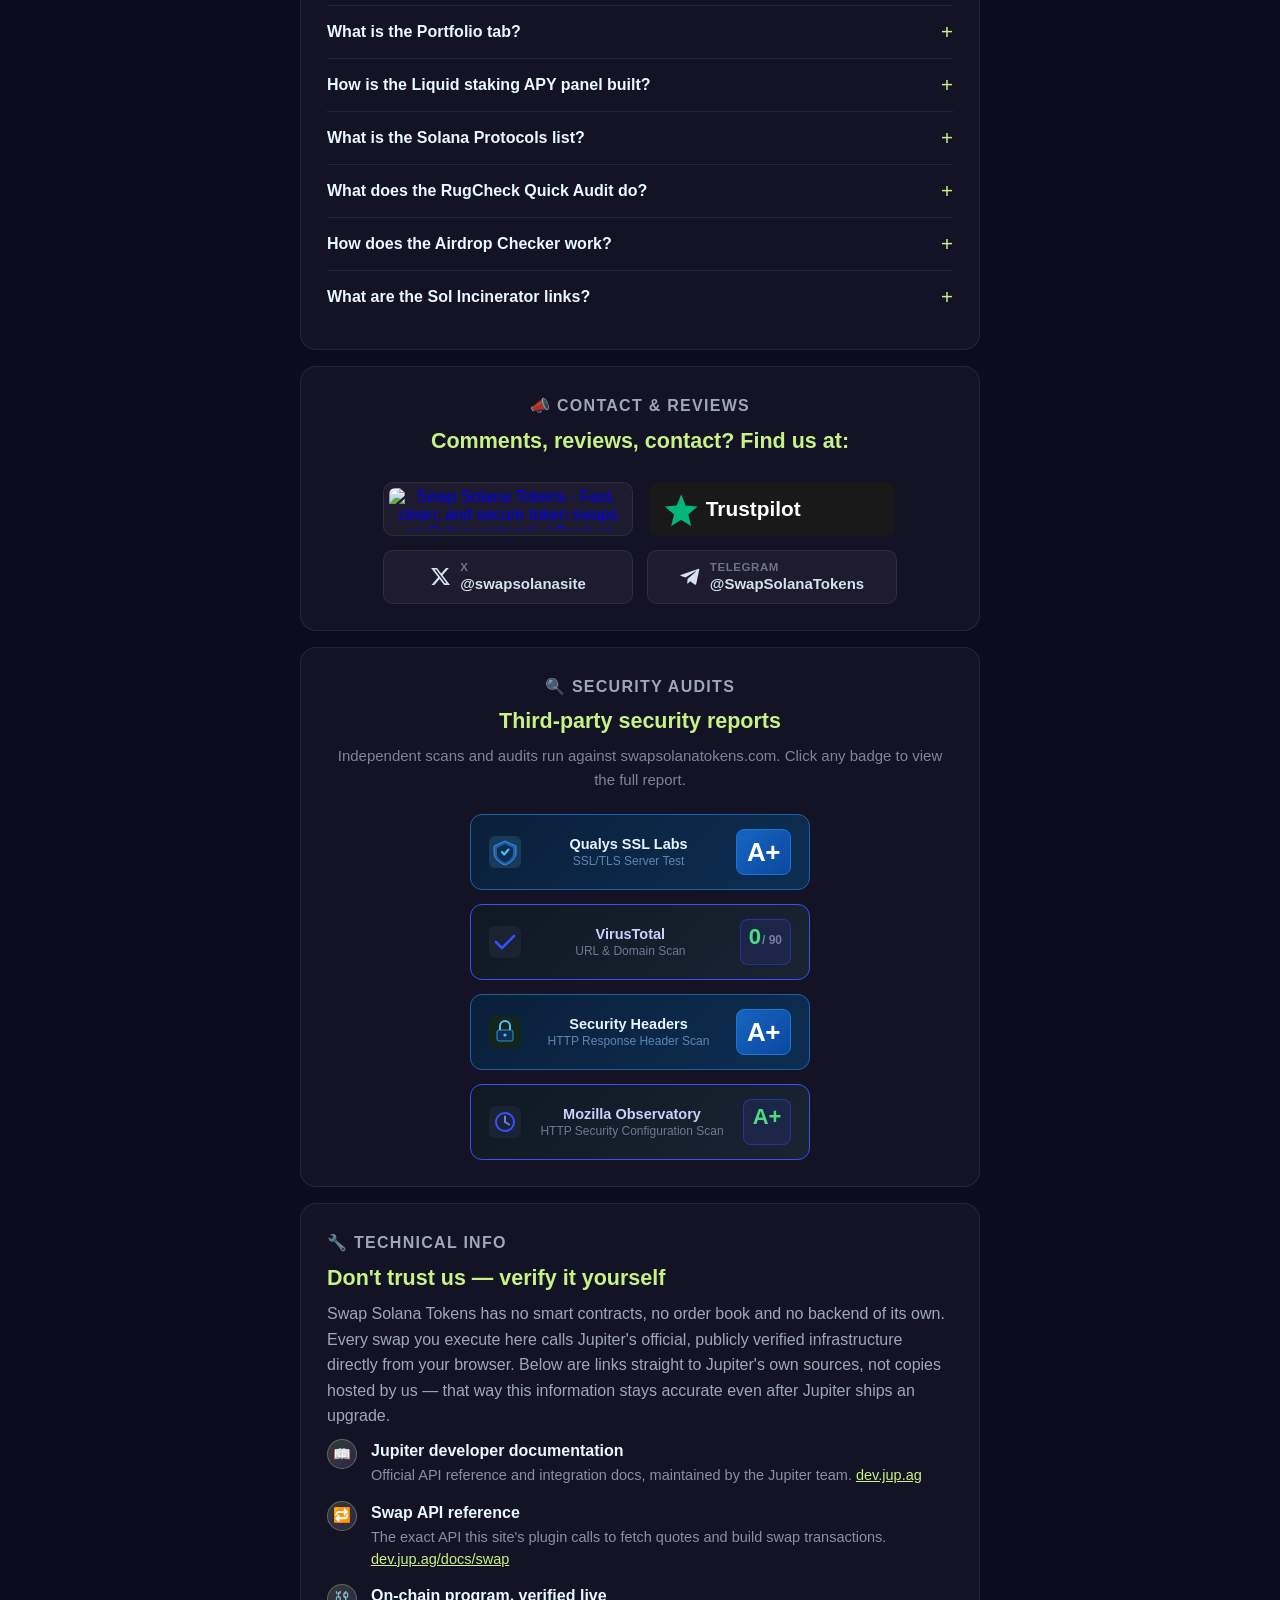
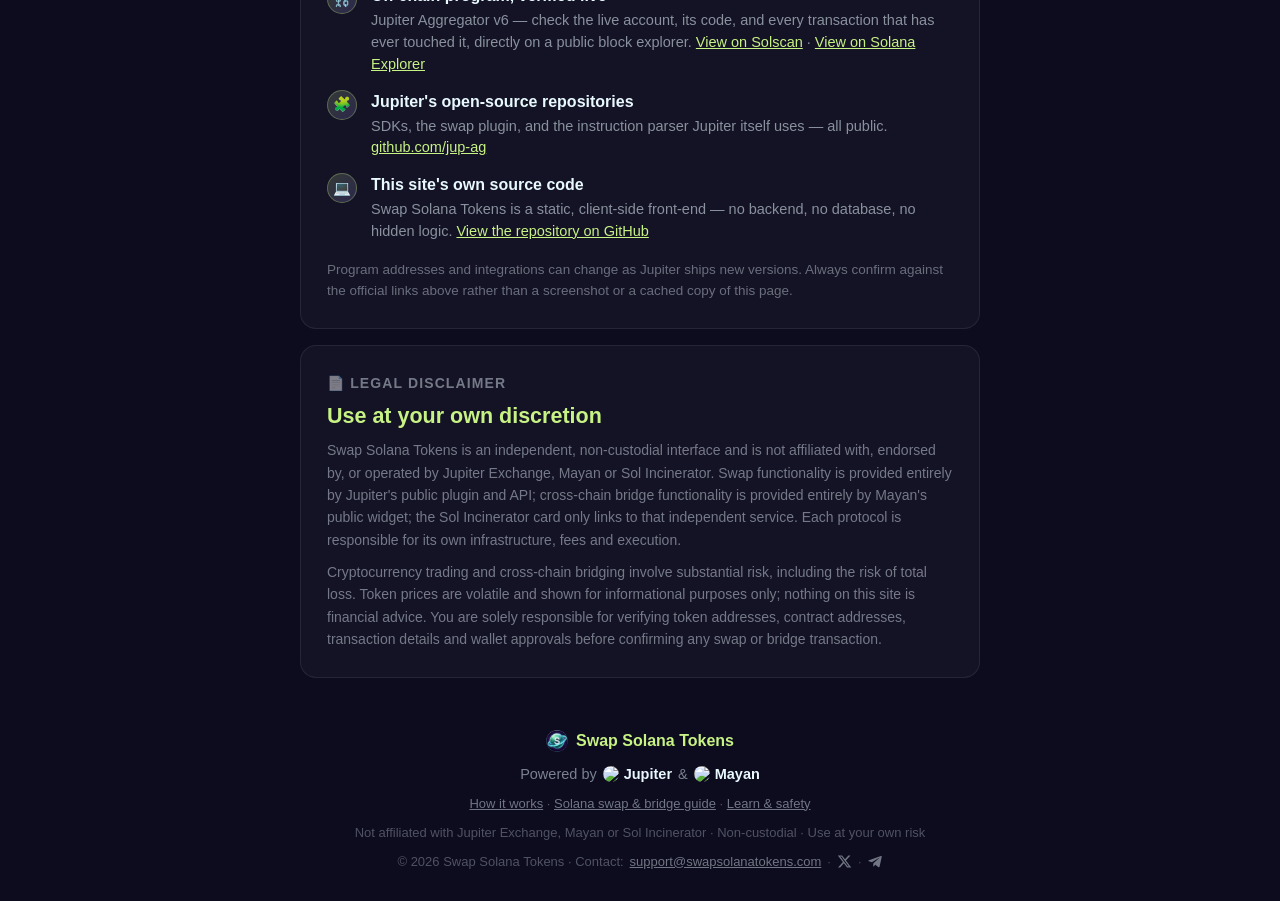
==== commit 82fb02ed: "Add files via upload Upload updated files" ====
--- a/how-it-works.html
+++ b/how-it-works.html
@@ -852,6 +852,11 @@
         <summary>How does the Airdrop Checker work?</summary>
         <p>Paste your wallet address and the site opens your Airdrops page on Jupiter. The site never asks you to connect a wallet or sign anything, and eligibility is shown by Jupiter, not by us. Never connect your wallet to a site that promises to "claim" an airdrop; see the <a href="learn.html#scams">scams guide</a>.</p>
       </details>
+      <details class="faq-item" id="faq-incinerator">
+        <summary>What are the Sol Incinerator links?</summary>
+        <p>The Sol Incinerator card has two plain links to <a href="https://sol-incinerator.com/" target="_blank" rel="noopener noreferrer" class="link-accent">sol-incinerator.com</a>, an independent, non-custodial service that you use with your own wallet. <strong>Burn / Claim</strong> opens its main page, where you can burn tokens you no longer want and close empty token accounts to get back the small SOL deposit (rent) each one holds. <strong>Revoke</strong> opens its revoke page, where you can remove token approvals you no longer want.</p>
+        <p>This site does not connect to your wallet for these links, does not see or store anything you do there, and has no affiliation with Sol Incinerator. Burning tokens is permanent and cannot be undone, so check each token and read every transaction your wallet shows before you sign. As always, make sure the address bar shows sol-incinerator.com before you connect a wallet.</p>
+      </details>
     </div>
 
     <div class="panel contact-panel nav-anchor" id="contact-section">
@@ -1031,7 +1036,7 @@
     <div class="panel legal-panel">
       <p class="panel-eyebrow">📄 Legal disclaimer</p>
       <h2>Use at your own discretion</h2>
-      <p>Swap Solana Tokens is an independent, non-custodial interface and is not affiliated with, endorsed by, or operated by Jupiter Exchange or Mayan. Swap functionality is provided entirely by Jupiter's public plugin and API; cross-chain bridge functionality is provided entirely by Mayan's public widget. Each protocol is responsible for its own infrastructure, fees and execution.</p>
+      <p>Swap Solana Tokens is an independent, non-custodial interface and is not affiliated with, endorsed by, or operated by Jupiter Exchange, Mayan or Sol Incinerator. Swap functionality is provided entirely by Jupiter's public plugin and API; cross-chain bridge functionality is provided entirely by Mayan's public widget; the Sol Incinerator card only links to that independent service. Each protocol is responsible for its own infrastructure, fees and execution.</p>
       <p>Cryptocurrency trading and cross-chain bridging involve substantial risk, including the risk of total loss. Token prices are volatile and shown for informational purposes only; nothing on this site is financial advice. You are solely responsible for verifying token addresses, contract addresses, transaction details and wallet approvals before confirming any swap or bridge transaction.</p>
     </div>
   </div>
@@ -1056,7 +1061,7 @@
       </a>
     </div>
     <p class="footer-copy"><a href="how-it-works.html" class="footer-contact-email">How it works</a> · <a href="swap-and-bridge-guide.html" class="footer-contact-email">Solana swap &amp; bridge guide</a> · <a href="learn.html" class="footer-contact-email">Learn &amp; safety</a></p>
-    <p class="footer-copy">Not affiliated with Jupiter Exchange or Mayan · Non-custodial · Use at your own risk</p>
+    <p class="footer-copy">Not affiliated with Jupiter Exchange, Mayan or Sol Incinerator · Non-custodial · Use at your own risk</p>
     <p class="footer-copy footer-contact-line">
       © 2026 Swap Solana Tokens · Contact:
       <a href="mailto:support@swapsolanatokens.com" class="footer-contact-email">support@swapsolanatokens.com</a>
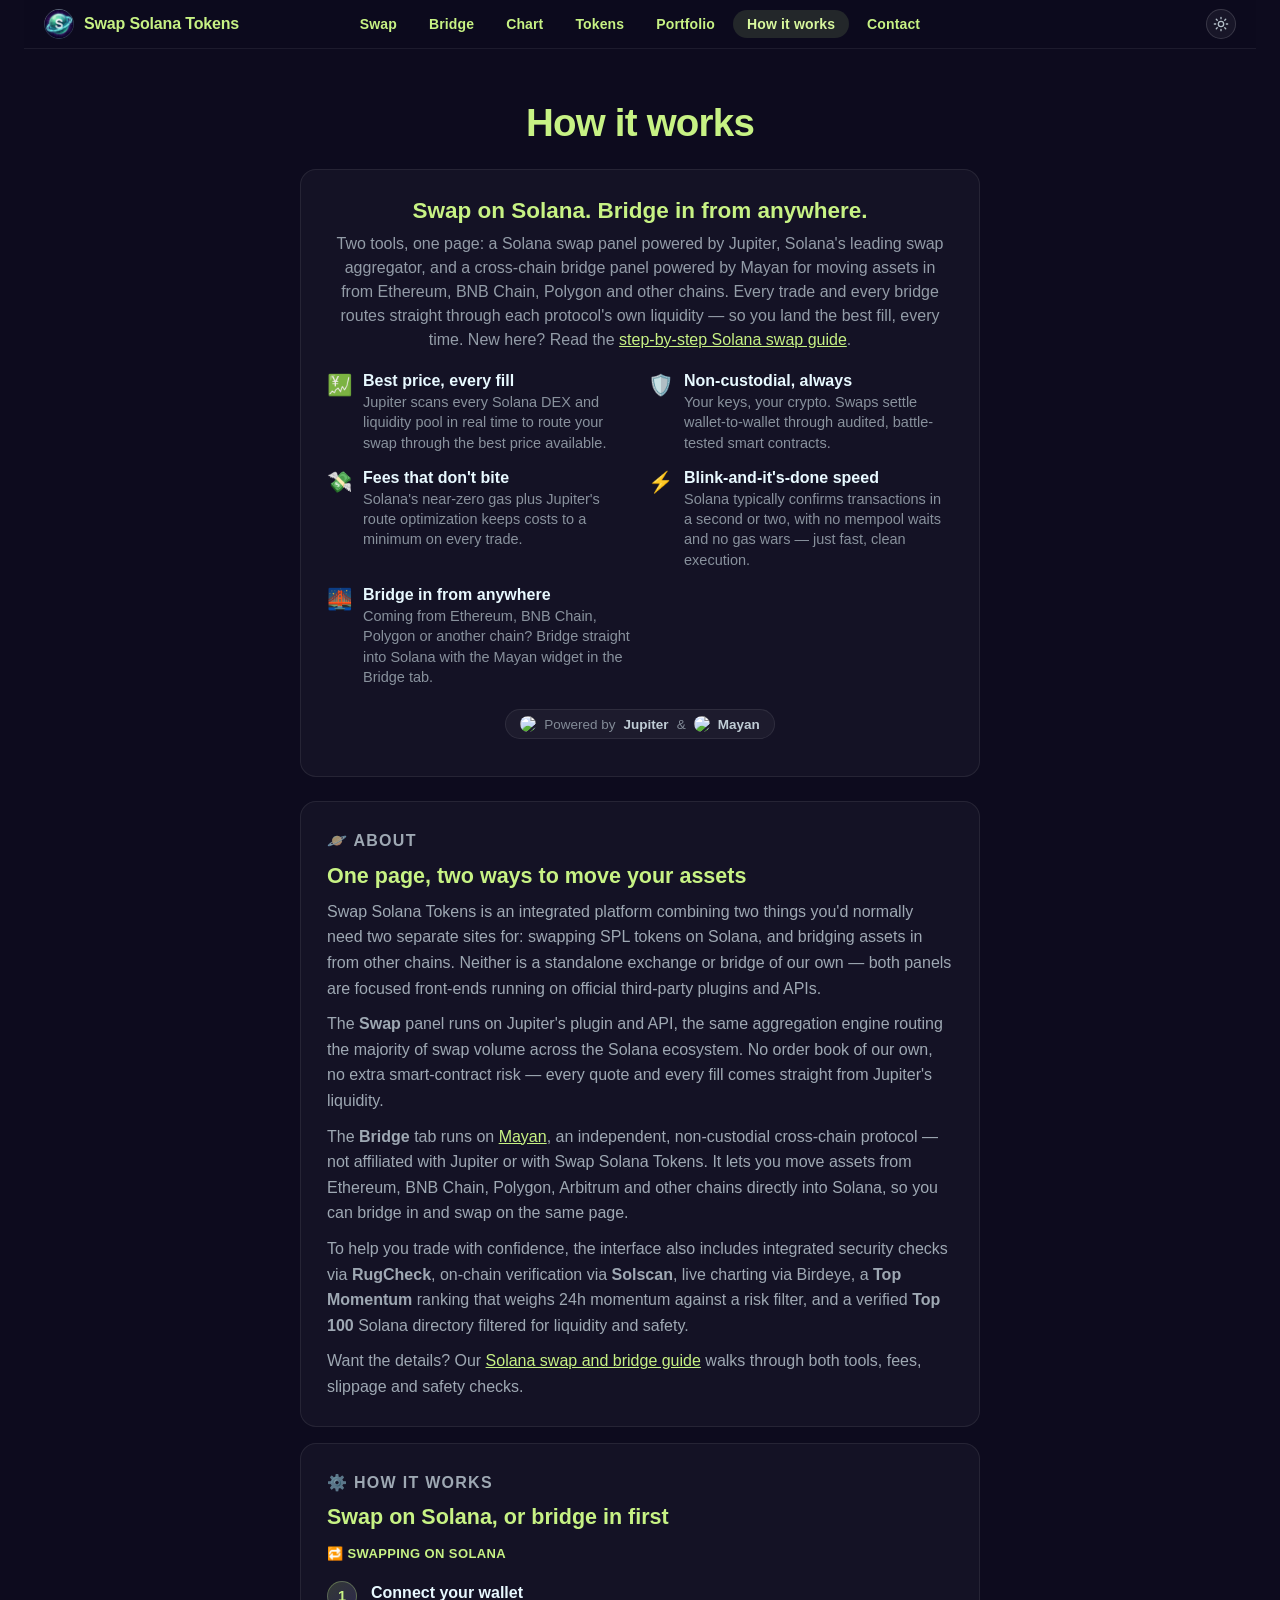
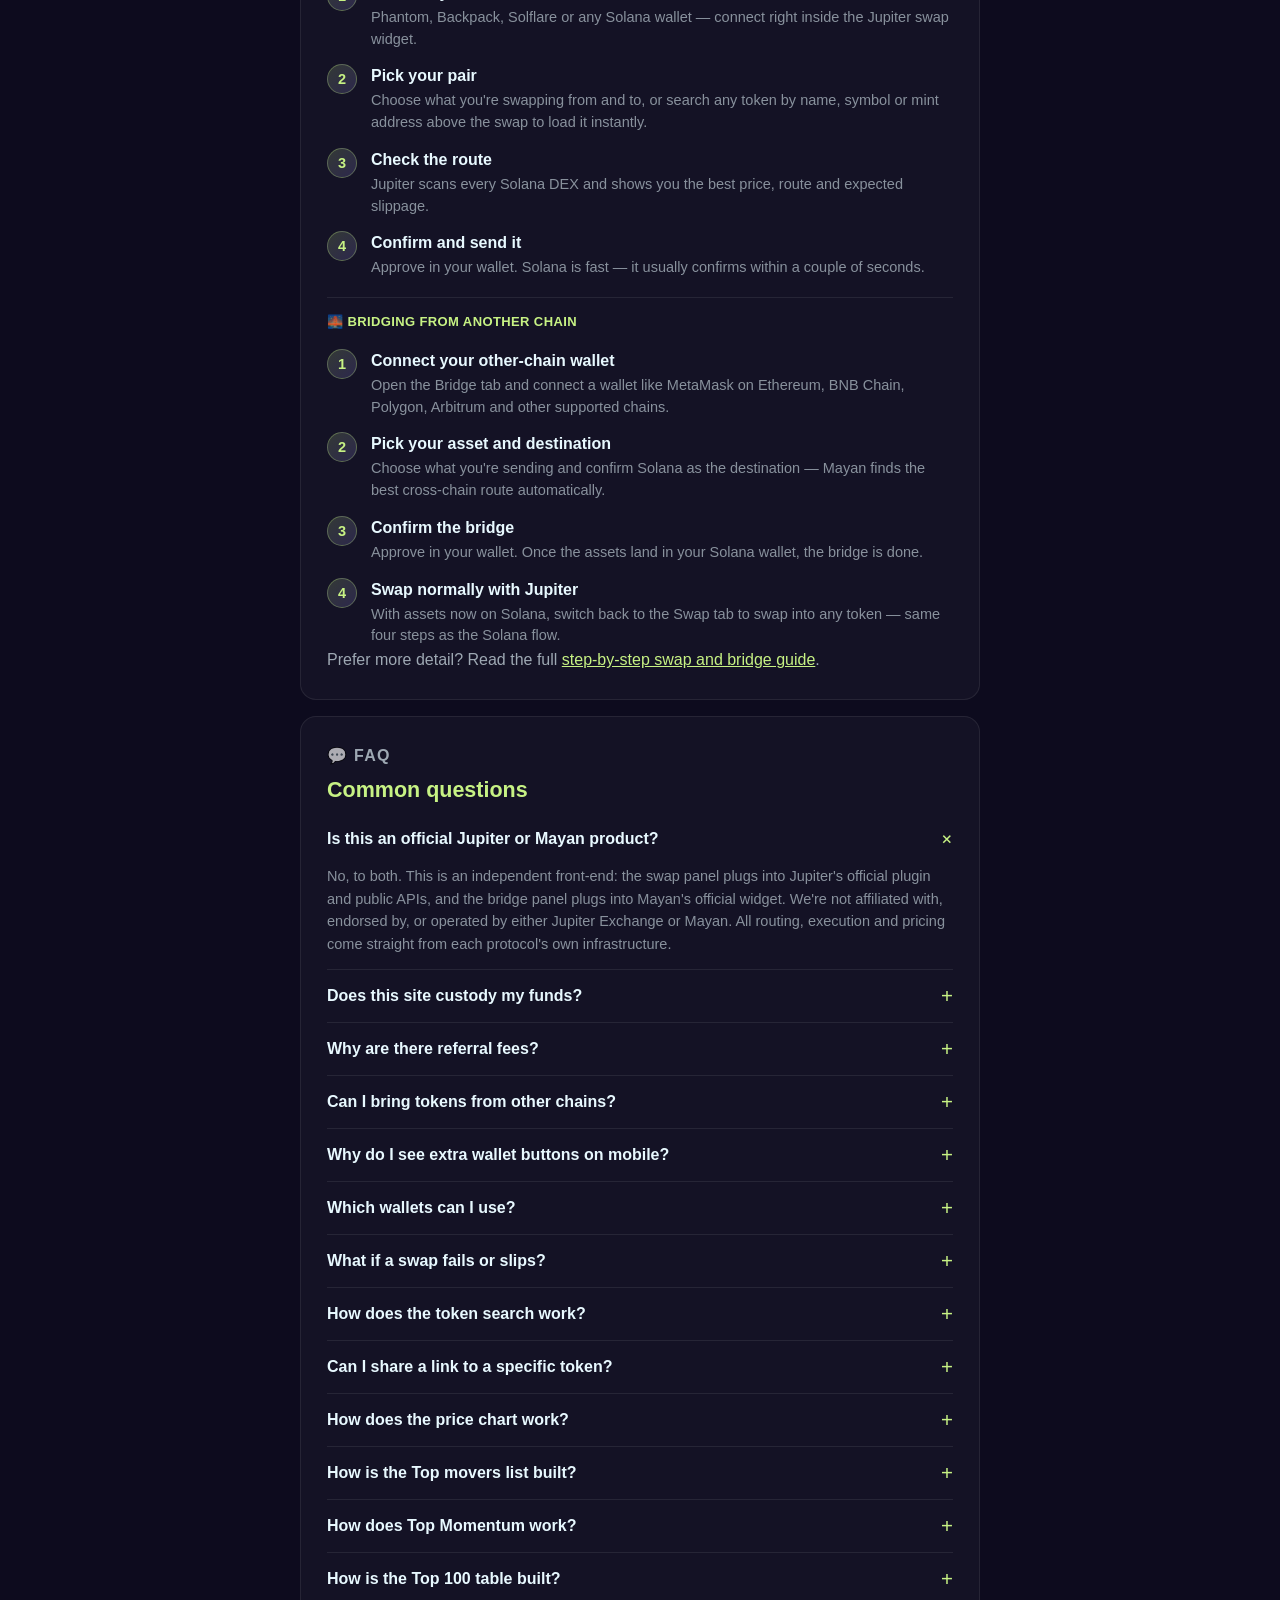
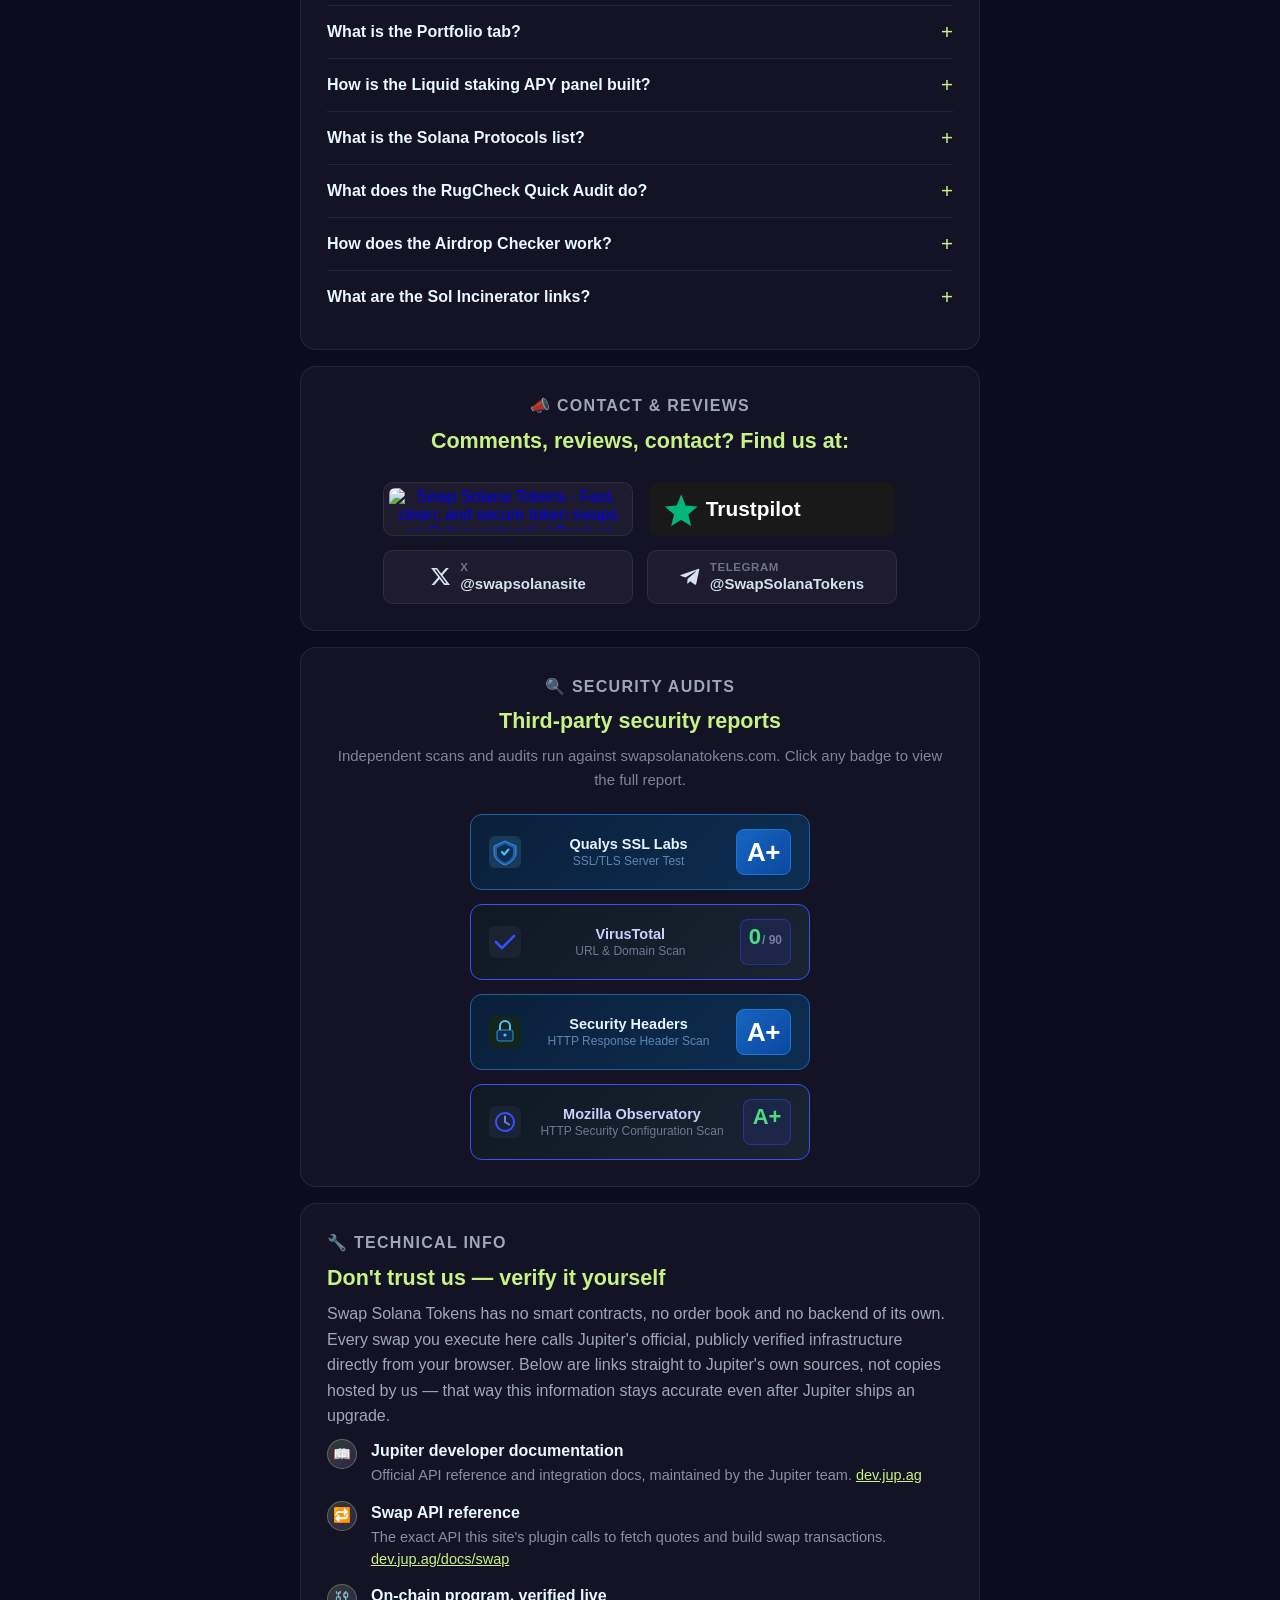
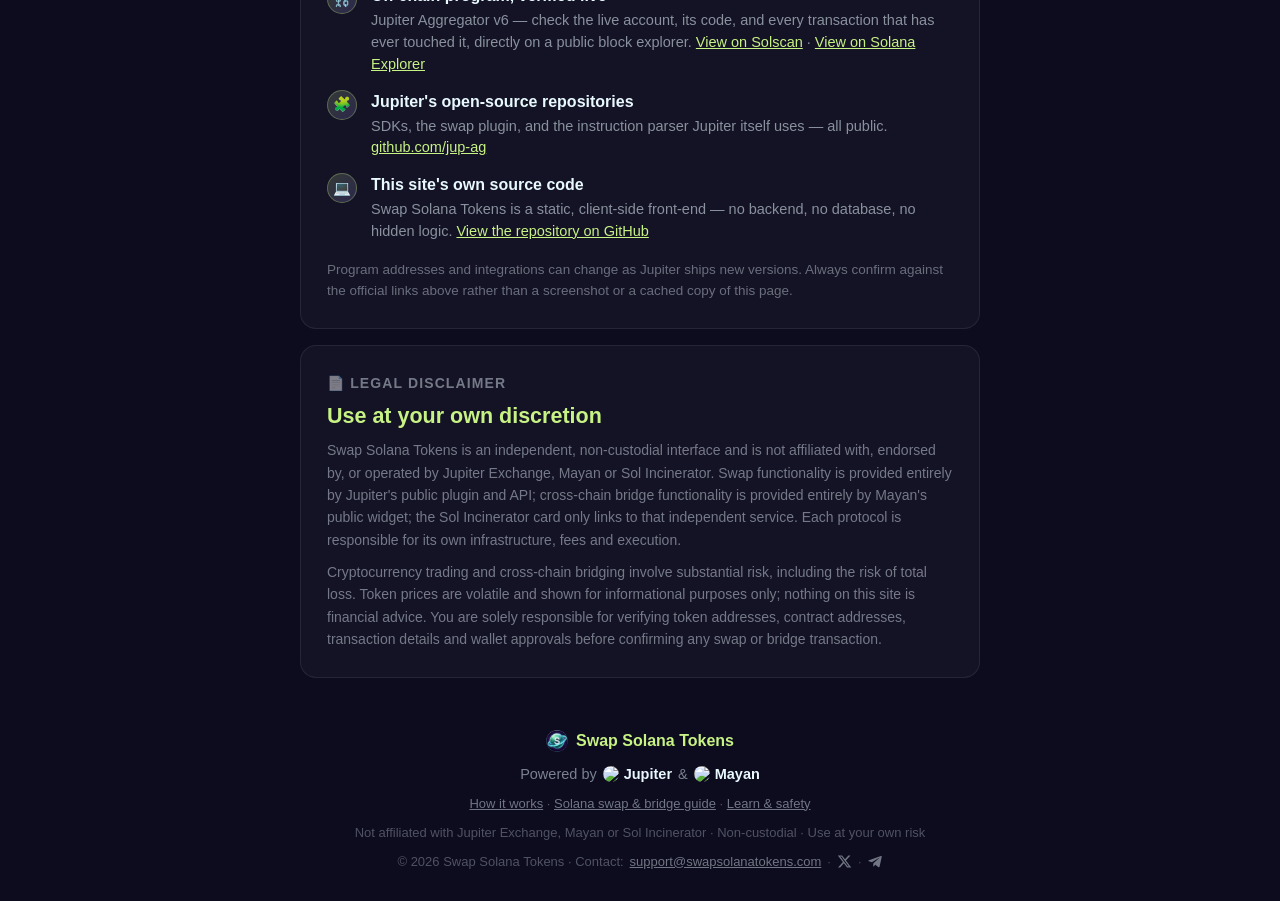
==== commit d6b115a7: "Add files via upload Upload updated files" ====
--- a/how-it-works.html
+++ b/how-it-works.html
@@ -18,6 +18,8 @@
   <link rel="canonical" href="https://swapsolanatokens.com/how-it-works.html">
   <link rel="manifest" href="manifest.webmanifest">
   <meta name="theme-color" content="#0d0b1e">
+  <!-- Applies the saved light / dark theme before the first paint (no defer on purpose). -->
+  <script src="theme.js?v=1"></script>
   <link rel="apple-touch-icon" href="apple-touch-icon.png">
   <!-- Structured data (JSON-LD): a data block, not executable code, so the
        CSP script-src directive does not apply. The FAQ text must match the
@@ -77,6 +79,7 @@
   </script>
   <!-- Top navigation + footer, shared with index.html and the guide. -->
   <link rel="stylesheet" href="shared.css?v=2">
+  <link rel="stylesheet" href="theme.css?v=1">
   <style>
     html { scroll-behavior: smooth; }
     * { box-sizing: border-box; }
@@ -639,11 +642,29 @@
         Contact
       </a>
     </div>
+    <!-- Light / dark button, top right of the bar (hidden on narrow screens,
+         where the copy inside .page-head is shown instead). Label set by theme.js. -->
+    <button type="button" class="theme-toggle topnav-theme" aria-label="Switch to light mode" title="Switch to light mode" aria-pressed="false">
+      <svg class="ti-sun" viewBox="0 0 24 24" fill="none" stroke="currentColor" stroke-width="2" stroke-linecap="round" stroke-linejoin="round" aria-hidden="true">
+        <circle cx="12" cy="12" r="4"/><path d="M12 2v2M12 20v2M4.93 4.93l1.41 1.41M17.66 17.66l1.41 1.41M2 12h2M20 12h2M4.93 19.07l1.41-1.41M17.66 6.34l1.41-1.41"/>
+      </svg>
+      <svg class="ti-moon" viewBox="0 0 24 24" fill="none" stroke="currentColor" stroke-width="2" stroke-linecap="round" stroke-linejoin="round" aria-hidden="true">
+        <path d="M21 12.8A9 9 0 1 1 11.2 3a7 7 0 0 0 9.8 9.8z"/>
+      </svg>
+    </button>
   </nav>
 
   <div class="page-head">
     <img class="brand-icon brand-icon-top" src="logo.png" alt="Swap Solana Tokens logo">
     <h1>How it works</h1>
+    <button type="button" class="theme-toggle page-theme" aria-label="Switch to light mode" title="Switch to light mode" aria-pressed="false">
+      <svg class="ti-sun" viewBox="0 0 24 24" fill="none" stroke="currentColor" stroke-width="2" stroke-linecap="round" stroke-linejoin="round" aria-hidden="true">
+        <circle cx="12" cy="12" r="4"/><path d="M12 2v2M12 20v2M4.93 4.93l1.41 1.41M17.66 17.66l1.41 1.41M2 12h2M20 12h2M4.93 19.07l1.41-1.41M17.66 6.34l1.41-1.41"/>
+      </svg>
+      <svg class="ti-moon" viewBox="0 0 24 24" fill="none" stroke="currentColor" stroke-width="2" stroke-linecap="round" stroke-linejoin="round" aria-hidden="true">
+        <path d="M21 12.8A9 9 0 1 1 11.2 3a7 7 0 0 0 9.8 9.8z"/>
+      </svg>
+    </button>
   </div>
 
   <div class="info-section">
--- a/theme.css
+++ b/theme.css
@@ -0,0 +1,277 @@
+/* Light theme overrides. Generated rules all sit under html[data-theme="light"]; dark is the page as written. */
+html[data-theme="light"] body{background:var(--t-bg);color:var(--t-text)}
+html[data-theme="light"] h1{color:var(--t-accent)}
+html[data-theme="light"] .welcome-title{background:linear-gradient(135deg,#3f6f08 10%,#4f8a0c 40%,#5b46d6 100%);-webkit-background-clip:text;background-clip:text;color:transparent;-webkit-text-fill-color:transparent}
+html[data-theme="light"] .welcome-sub,
+html[data-theme="light"] .bridge-status-text,
+html[data-theme="light"] .movers-status,
+html[data-theme="light"] .movers-note,
+html[data-theme="light"] .lst-status,
+html[data-theme="light"] .chart-explainer,
+html[data-theme="light"] .mobile-wallet-cta-text,
+html[data-theme="light"] .rugcheck-desc,
+html[data-theme="light"] .airdrop-msg,
+html[data-theme="light"] .airdrop-safety,
+html[data-theme="light"] .mover-price,
+html[data-theme="light"] .lst-tvl,
+html[data-theme="light"] .lst-apy-label{color:var(--t-muted)}
+html[data-theme="light"] .topnav{background:linear-gradient(180deg,#ffffff 0%,#eef0fa 100%);border-color:rgba(91,70,214,.25);box-shadow:0 8px 28px rgba(21,18,46,.14)}
+html[data-theme="light"] .topnav-brand,
+html[data-theme="light"] .topnav-link{color:var(--t-accent)}
+html[data-theme="light"] .topnav-brand:hover span{color:#2a4f04}
+html[data-theme="light"] .topnav-link:hover,
+html[data-theme="light"] .topnav-link.active{background:rgba(63,111,8,.1);color:#2a4f04}
+html[data-theme="light"] .topnav-icon{color:var(--t-faint)}
+html[data-theme="light"] .topnav-link:hover .topnav-icon,
+html[data-theme="light"] .topnav-link.active .topnav-icon{color:var(--t-accent)}
+html[data-theme="light"] .top100-table th.sortable:hover,
+html[data-theme="light"] .top100-table th.sortable:focus-visible{color:var(--t-text);background:rgba(63,111,8,.07)}
+html[data-theme="light"] .top100-table th.sortable.sorted{color:var(--t-accent)}
+html[data-theme="light"] .footer-brand{color:var(--t-accent)}
+html[data-theme="light"] .footer-powered{color:var(--t-muted)}
+html[data-theme="light"] .footer-powered a{color:var(--t-text)}
+html[data-theme="light"] .footer-copy,
+html[data-theme="light"] .footer-contact-sep{color:var(--t-faint)}
+html[data-theme="light"] .footer-contact-email,
+html[data-theme="light"] .social-link-inline{color:var(--t-muted)}
+html[data-theme="light"] .social-link-inline:hover{color:var(--t-accent)}
+html[data-theme="light"] .mobile-wallet-cta{background:var(--t-card);border-color:var(--t-line)}
+html[data-theme="light"] .wallet-cta-btn{color:var(--t-text);background:#fff;border-color:var(--t-line)}
+html[data-theme="light"] .wallet-cta-btn:hover{background:rgba(63,111,8,.1);border-color:rgba(63,111,8,.4)}
+html[data-theme="light"] .search-box{background:#fff;border-color:rgba(91,70,214,.35);box-shadow:0 0 12px rgba(91,70,214,.08)}
+html[data-theme="light"] .search-box:focus-within{background:#fff;border-color:rgba(91,70,214,.8);box-shadow:0 0 0 3px rgba(91,70,214,.15)}
+html[data-theme="light"] .search-icon{color:var(--t-violet)}
+html[data-theme="light"] .search-input{color:var(--t-text);text-shadow:none}
+html[data-theme="light"] .search-input::placeholder,
+html[data-theme="light"] .rugcheck-input::placeholder,
+html[data-theme="light"] .top100-search-input::placeholder{color:var(--t-faint)}
+html[data-theme="light"] .search-results{background:#fff;border-color:var(--t-line);box-shadow:0 18px 40px rgba(21,18,46,.18)}
+html[data-theme="light"] .search-results li:hover,
+html[data-theme="light"] .search-item:focus-visible{background:rgba(63,111,8,.07)}
+html[data-theme="light"] .search-name,
+html[data-theme="light"] .search-meta{color:var(--t-muted)}
+html[data-theme="light"] .search-copy{color:var(--t-muted);background:rgba(21,18,46,.04);border-color:var(--t-line)}
+html[data-theme="light"] .search-copy:hover,
+html[data-theme="light"] .search-copy:focus-visible{color:var(--t-accent);background:rgba(63,111,8,.1);border-color:rgba(63,111,8,.45)}
+html[data-theme="light"] .search-copy.copied{color:var(--t-good);background:rgba(26,127,55,.1);border-color:rgba(26,127,55,.5)}
+html[data-theme="light"] .search-token-fallback{color:var(--t-accent);background:rgba(63,111,8,.1);border-color:rgba(63,111,8,.3)}
+html[data-theme="light"] .search-tag{color:var(--t-warn);background:rgba(154,103,0,.1);border-color:rgba(154,103,0,.35)}
+html[data-theme="light"] .search-tag.neutral{color:var(--t-muted);background:rgba(21,18,46,.05);border-color:var(--t-line)}
+html[data-theme="light"] .search-badge.verified{color:var(--t-good);background:rgba(26,127,55,.1);border-color:rgba(26,127,55,.4)}
+html[data-theme="light"] .search-badge.unverified{color:var(--t-warn);background:rgba(154,103,0,.1);border-color:rgba(154,103,0,.4)}
+html[data-theme="light"] .search-notice{color:var(--t-muted)}
+html[data-theme="light"] .search-notice.warn{color:var(--t-warn)}
+html[data-theme="light"] .search-backdrop{background:rgba(21,18,46,.28)}
+html[data-theme="light"] .chart-panel,
+html[data-theme="light"] .movers-panel,
+html[data-theme="light"] .lst-panel,
+html[data-theme="light"] .rugcheck-card,
+html[data-theme="light"] .incin-card,
+html[data-theme="light"] .top100-container,
+html[data-theme="light"] .mom-card{background:var(--t-card);border-color:var(--t-line);box-shadow:0 2px 14px rgba(21,18,46,.06)}
+html[data-theme="light"] .chart-title,
+html[data-theme="light"] .rugcheck-title,
+html[data-theme="light"] .lst-sym,
+html[data-theme="light"] .top100-sym,
+html[data-theme="light"] .mover-symbol,
+html[data-theme="light"] .mom-metric-value,
+html[data-theme="light"] .mom-part-label{color:var(--t-text)}
+html[data-theme="light"] .chart-title-sub{color:var(--t-faint)}
+html[data-theme="light"] .interval-switch{background:rgba(21,18,46,.04);border-color:var(--t-line)}
+html[data-theme="light"] .interval-btn{color:var(--t-muted)}
+html[data-theme="light"] .interval-btn:hover{color:var(--t-text)}
+html[data-theme="light"] .token-inspector{background:rgba(21,18,46,.03);border-color:var(--t-line)}
+html[data-theme="light"] .inspector-label-group{color:var(--t-muted)}
+html[data-theme="light"] .inspector-sym{color:var(--t-accent)}
+html[data-theme="light"] .inspector-mint{color:var(--t-faint)}
+html[data-theme="light"] .inspector-btn{color:var(--t-text);background:#fff;border-color:var(--t-line)}
+html[data-theme="light"] .inspector-btn:hover{background:rgba(63,111,8,.1);border-color:rgba(63,111,8,.5);color:var(--t-accent)}
+html[data-theme="light"] .star-btn{color:var(--t-faint);background:#fff;border-color:var(--t-line)}
+html[data-theme="light"] .star-btn:hover,
+html[data-theme="light"] .star-btn:focus-visible{color:#b7791f;border-color:rgba(183,121,31,.5)}
+html[data-theme="light"] .inspector-btn.on,
+html[data-theme="light"] .star-btn.on{color:#b7791f;background:rgba(183,121,31,.12);border-color:rgba(183,121,31,.5)}
+html[data-theme="light"] .rugcheck-input,
+html[data-theme="light"] .top100-search-input{background:#fff;border-color:rgba(91,70,214,.35);color:var(--t-text);text-shadow:none;box-shadow:none}
+html[data-theme="light"] .rugcheck-input:focus,
+html[data-theme="light"] .top100-search-input:focus{border-color:rgba(91,70,214,.8);box-shadow:0 0 0 3px rgba(91,70,214,.15)}
+html[data-theme="light"] .rugcheck-error,
+html[data-theme="light"] .airdrop-msg.error{color:var(--t-bad)}
+html[data-theme="light"] .airdrop-msg.ok{color:var(--t-good)}
+html[data-theme="light"] .airdrop-safety a{color:var(--t-accent)}
+html[data-theme="light"] .incin-link{color:#a33a00;background:linear-gradient(180deg,rgba(255,106,26,.14),rgba(255,69,0,.05));border-color:rgba(255,106,26,.5)}
+html[data-theme="light"] .incin-link:hover,
+html[data-theme="light"] .incin-link:focus-visible{color:#7a2a00;background:linear-gradient(180deg,rgba(255,106,26,.28),rgba(255,69,0,.12));border-color:rgba(230,100,30,.9);box-shadow:0 0 14px rgba(255,106,26,.25)}
+html[data-theme="light"] .incin-link svg{color:#b45309}
+html[data-theme="light"] .incin-link:hover svg,
+html[data-theme="light"] .incin-link:focus-visible svg{color:#92400e}
+html[data-theme="light"] .movers-group-label.up{color:var(--t-good)}
+html[data-theme="light"] .movers-group-label.down{color:var(--t-bad)}
+html[data-theme="light"] .movers-group-label.volume{color:var(--t-violet)}
+html[data-theme="light"] .mover-row{background:#fff;border-color:var(--t-line)}
+html[data-theme="light"] .mover-row:hover,
+html[data-theme="light"] .mover-row:focus-visible{background:rgba(63,111,8,.07);border-color:rgba(63,111,8,.4)}
+html[data-theme="light"] .mover-change.up{color:var(--t-good)}
+html[data-theme="light"] .mover-change.down{color:var(--t-bad)}
+html[data-theme="light"] .mover-change.neutral{color:var(--t-text)}
+html[data-theme="light"] .lst-card{background:#fff;border-color:var(--t-line)}
+html[data-theme="light"] .lst-apy-value{color:var(--t-good)}
+html[data-theme="light"] .lst-apy-value.na{color:var(--t-faint)}
+html[data-theme="light"] .top100-title{color:var(--t-accent)}
+html[data-theme="light"] .top100-badge{color:var(--t-violet);background:rgba(91,70,214,.1);border-color:rgba(91,70,214,.3)}
+html[data-theme="light"] .top100-tab-btn,
+html[data-theme="light"] .proto-tab-btn{color:var(--t-muted);background:#fff;border-color:var(--t-line)}
+html[data-theme="light"] .top100-tab-btn:hover,
+html[data-theme="light"] .proto-tab-btn:hover{background:rgba(63,111,8,.08);color:var(--t-text)}
+html[data-theme="light"] .top100-tab-btn.active,
+html[data-theme="light"] .proto-tab-btn.active{background:#c7f284;border-color:#c7f284;color:#0d0b1e}
+html[data-theme="light"] .top100-criteria{color:var(--t-muted);background:rgba(21,18,46,.03);border-color:var(--t-line)}
+html[data-theme="light"] .top100-criteria strong{color:var(--t-accent)}
+html[data-theme="light"] .top100-table-wrap{background:rgba(21,18,46,.02);border-color:var(--t-line)}
+html[data-theme="light"] .top100-table th{background:rgba(21,18,46,.04);color:var(--t-faint);border-bottom-color:var(--t-line)}
+html[data-theme="light"] .top100-table td{color:var(--t-text);border-bottom-color:rgba(21,18,46,.07)}
+html[data-theme="light"] .top100-table tr:hover td{background:rgba(63,111,8,.05)}
+html[data-theme="light"] .top100-rank,
+html[data-theme="light"] .top100-name,
+html[data-theme="light"] .top100-status{color:var(--t-faint)}
+html[data-theme="light"] .top100-swap-btn{color:var(--t-accent);background:rgba(63,111,8,.08);border-color:rgba(63,111,8,.4)}
+html[data-theme="light"] .top100-swap-btn:hover{background:#c7f284;color:#0d0b1e}
+html[data-theme="light"] .proto-link{color:var(--t-violet)}
+html[data-theme="light"] .proto-link:hover,
+html[data-theme="light"] .proto-link:focus-visible{color:var(--t-accent)}
+html[data-theme="light"] .proto-cat{color:var(--t-muted);background:rgba(21,18,46,.05);border-color:var(--t-line)}
+html[data-theme="light"] .proto-more,
+html[data-theme="light"] .proto-retry,
+html[data-theme="light"] .info-close{color:var(--t-accent);background:rgba(63,111,8,.08);border-color:rgba(63,111,8,.4)}
+html[data-theme="light"] .proto-more:hover,
+html[data-theme="light"] .info-close:hover{background:#c7f284;color:#0d0b1e}
+html[data-theme="light"] .info-backdrop{background:rgba(21,18,46,.4)}
+html[data-theme="light"] .info-modal{background:#fff;border-color:rgba(91,70,214,.3);box-shadow:0 18px 40px rgba(21,18,46,.25)}
+html[data-theme="light"] .info-modal h3{color:var(--t-accent)}
+html[data-theme="light"] .info-modal p{color:var(--t-body)}
+html[data-theme="light"] .info-modal-actions a{color:var(--t-accent)}
+html[data-theme="light"] .lang-switch{background:#fff;border-color:var(--t-line)}
+html[data-theme="light"] .lang-btn{color:var(--t-muted)}
+html[data-theme="light"] .lang-btn:hover{color:var(--t-text)}
+html[data-theme="light"] .mom-card-top{border-color:rgba(63,111,8,.5);box-shadow:0 0 18px rgba(63,111,8,.1)}
+html[data-theme="light"] .mom-rank,
+html[data-theme="light"] .mom-mint,
+html[data-theme="light"] .mom-score-sub,
+html[data-theme="light"] .mom-metric-label,
+html[data-theme="light"] .mom-part-detail,
+html[data-theme="light"] .mom-details-note{color:var(--t-faint)}
+html[data-theme="light"] .mom-risk.low{color:var(--t-good);background:rgba(26,127,55,.1);border-color:rgba(26,127,55,.4)}
+html[data-theme="light"] .mom-risk.medium{color:var(--t-warn);background:rgba(154,103,0,.1);border-color:rgba(154,103,0,.4)}
+html[data-theme="light"] .mom-score,
+html[data-theme="light"] .mom-part-pts{color:var(--t-accent)}
+html[data-theme="light"] .mom-bar{background:rgba(21,18,46,.08)}
+html[data-theme="light"] .mom-metric-value.mom-up{color:var(--t-good)}
+html[data-theme="light"] .mom-metric-value.mom-down{color:var(--t-bad)}
+html[data-theme="light"] .mom-chip.ok{color:var(--t-good);background:rgba(26,127,55,.08);border-color:rgba(26,127,55,.35)}
+html[data-theme="light"] .mom-chip.warn{color:var(--t-warn);background:rgba(154,103,0,.1);border-color:rgba(154,103,0,.35)}
+html[data-theme="light"] .mom-chip.bad{color:var(--t-bad);background:rgba(207,34,46,.08);border-color:rgba(207,34,46,.35)}
+html[data-theme="light"] .mom-chip.na{color:var(--t-muted);background:rgba(21,18,46,.05);border-color:var(--t-line)}
+html[data-theme="light"] .mom-details{border-top-color:var(--t-line)}
+html[data-theme="light"] .mom-details summary{color:var(--t-violet)}
+html[data-theme="light"] .topbar{background:rgba(255,255,255,.92);border-bottom-color:var(--t-line)}
+html[data-theme="light"] .brand{color:var(--t-accent)}
+html[data-theme="light"] main a:not(.btn){color:var(--t-accent)}
+html[data-theme="light"] .cta,
+html[data-theme="light"] .btn{color:#0d0b1e}
+html[data-theme="light"] .btn.secondary{color:var(--t-accent);background:rgba(63,111,8,.08);border-color:rgba(63,111,8,.4)}
+html[data-theme="light"] .lead{color:var(--t-muted)}
+html[data-theme="light"] .meta{color:var(--t-faint)}
+html[data-theme="light"] .toc,
+html[data-theme="light"] .section{background:var(--t-card);border-color:var(--t-line);box-shadow:0 2px 14px rgba(21,18,46,.06)}
+html[data-theme="light"] .toc h2,
+html[data-theme="light"] .section h2{color:var(--t-accent)}
+html[data-theme="light"] .toc h2,
+html[data-theme="light"] .section h3{color:var(--t-text)}
+html[data-theme="light"] .section h2{color:var(--t-accent)}
+html[data-theme="light"] .section p,
+html[data-theme="light"] .section li{color:var(--t-body)}
+html[data-theme="light"] .steps-list li::before{color:var(--t-accent);background:linear-gradient(135deg,rgba(63,111,8,.12),rgba(91,70,214,.12));border-color:rgba(63,111,8,.35)}
+html[data-theme="light"] .steps-list strong{color:var(--t-text)}
+html[data-theme="light"] .callout{background:rgba(91,70,214,.07);border-color:rgba(91,70,214,.25);color:var(--t-body)}
+html[data-theme="light"] .callout strong{color:var(--t-text)}
+html[data-theme="light"] .table-wrap th{color:var(--t-text);border-bottom-color:var(--t-line)}
+html[data-theme="light"] .table-wrap td{color:var(--t-body);border-bottom-color:var(--t-line)}
+html[data-theme="light"] details{border-bottom-color:var(--t-line)}
+html[data-theme="light"] summary{color:var(--t-text)}
+html[data-theme="light"] summary::after{color:var(--t-accent)}
+html[data-theme="light"] .disclaimer{color:var(--t-faint)}
+html[data-theme="light"] .info-section,
+html[data-theme="light"] .panel{background:var(--t-card);border-color:var(--t-line);box-shadow:0 2px 14px rgba(21,18,46,.06)}
+html[data-theme="light"] .panel p{color:var(--t-body)}
+html[data-theme="light"] .info-title,
+html[data-theme="light"] .panel h2,
+html[data-theme="light"] .step-group-label,
+html[data-theme="light"] .panel p.step-group-label{color:var(--t-accent)}
+html[data-theme="light"] .info-lead{color:var(--t-muted)}
+html[data-theme="light"] .info-item-title,
+html[data-theme="light"] .step-title,
+html[data-theme="light"] .panel p.step-title,
+html[data-theme="light"] .panel-eyebrow{color:var(--t-text)}
+html[data-theme="light"] .info-item-text,
+html[data-theme="light"] .step-text,
+html[data-theme="light"] .panel p.step-text,
+html[data-theme="light"] .faq-item p,
+html[data-theme="light"] .panel .faq-item p{color:var(--t-muted)}
+html[data-theme="light"] .legal-panel p,
+html[data-theme="light"] .panel.legal-panel p,
+html[data-theme="light"] .panel p.tech-footnote{color:var(--t-faint)}
+html[data-theme="light"] .panel p.audits-subtext{color:var(--t-muted)}
+html[data-theme="light"] .faq-item{border-bottom-color:var(--t-line)}
+html[data-theme="light"] .faq-item summary{color:var(--t-text)}
+html[data-theme="light"] .faq-item summary::after{color:var(--t-accent)}
+html[data-theme="light"] .step-group-label:not(:first-child){border-top-color:var(--t-line)}
+html[data-theme="light"] .powered-by{color:var(--t-muted);background:#fff;border-color:var(--t-line)}
+html[data-theme="light"] .powered-by strong{color:var(--t-text)}
+html[data-theme="light"] .step-index{color:var(--t-accent);background:linear-gradient(135deg,rgba(63,111,8,.12),rgba(91,70,214,.12));border-color:rgba(63,111,8,.35)}
+html[data-theme="light"] .link-accent{color:var(--t-accent)}
+html[data-theme="light"] .link-powered{color:var(--t-text)}
+html[data-theme="light"] .badge-card{background:#fff;border-color:var(--t-line)}
+html[data-theme="light"] .badge-card:hover{background:rgba(63,111,8,.08);border-color:rgba(63,111,8,.35)}
+html[data-theme="light"] .badge-card.social-badge{color:var(--t-text)}
+html[data-theme="light"] .badge-card.social-badge .badge-platform{color:var(--t-faint)}
+html[data-theme="light"] .badge-card.telegram-badge:hover{background:rgba(91,70,214,.08);border-color:rgba(91,70,214,.35)}
+html[data-theme="light"] .badge-card.trustpilot-badge,
+html[data-theme="light"] .badge-card.trustpilot-badge:hover{background:transparent;border:none}
+
+html[data-theme="light"]{
+  color-scheme:light;
+  --t-bg:#f3f5fb;
+  --t-text:#15122e;
+  --t-body:rgba(21,18,46,.78);
+  --t-muted:rgba(21,18,46,.62);
+  --t-faint:rgba(21,18,46,.48);
+  --t-card:rgba(255,255,255,.9);
+  --t-line:rgba(21,18,46,.12);
+  --t-accent:#3f6f08;
+  --t-violet:#5b46d6;
+  --t-good:#1a7f37;
+  --t-bad:#cf222e;
+  --t-warn:#9a6700;
+}
+
+/* Theme switch button (all pages, both themes) */
+.theme-toggle{appearance:none;display:inline-flex;align-items:center;justify-content:center;width:30px;height:30px;padding:0;color:rgba(232,249,255,.75);background:rgba(255,255,255,.05);border:1px solid rgba(255,255,255,.14);border-radius:50%;cursor:pointer;flex-shrink:0;transition:color .15s ease,border-color .15s ease,background .15s ease}
+.theme-toggle:hover,.theme-toggle:focus-visible{color:#c7f284;border-color:rgba(199,242,132,.5);outline:none}
+.theme-toggle svg{width:16px;height:16px;display:block}
+.theme-toggle .ti-moon{display:none}
+html[data-theme="light"] .theme-toggle .ti-sun{display:none}
+html[data-theme="light"] .theme-toggle .ti-moon{display:block}
+html[data-theme="light"] .theme-toggle{color:var(--t-muted);background:#fff;border-color:var(--t-line)}
+html[data-theme="light"] .theme-toggle:hover,html[data-theme="light"] .theme-toggle:focus-visible{color:var(--t-accent);border-color:rgba(63,111,8,.5)}
+/* Inside the EN / ES pill: no ring of its own */
+.lang-switch .theme-toggle{width:26px;height:26px;margin-left:2px;background:transparent;border-color:transparent}
+html[data-theme="light"] .lang-switch .theme-toggle{background:transparent;border-color:transparent}
+/* how-it-works.html: top bar on desktop, under the title on narrow screens */
+.topnav-theme{position:absolute;right:20px;top:50%;transform:translateY(-50%)}
+.page-theme{display:none}
+@media (max-width:900px){
+  .topnav-theme{display:none}
+  .page-theme{display:inline-flex;margin-top:4px}
+}
+/* learn.html and swap-and-bridge-guide.html: next to the "Open the swap" button */
+.topbar-actions{display:flex;align-items:center;gap:10px}
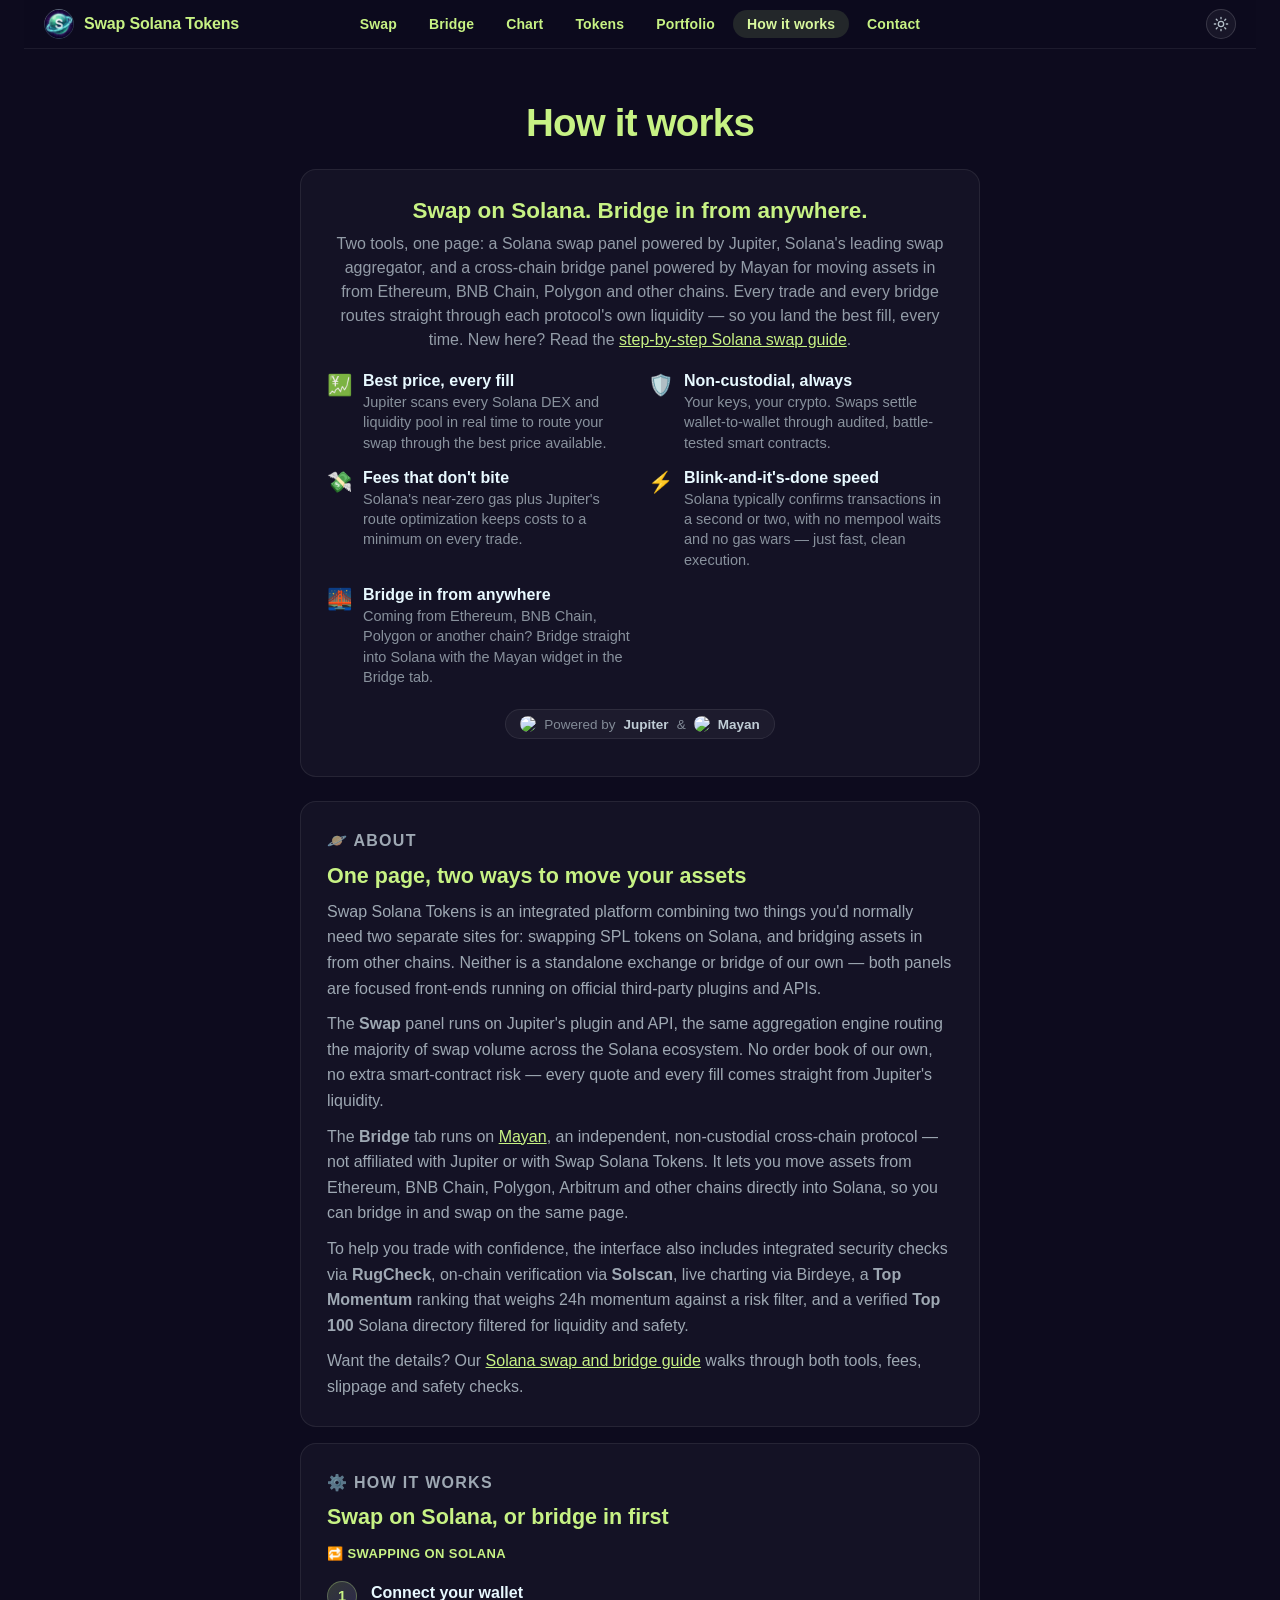
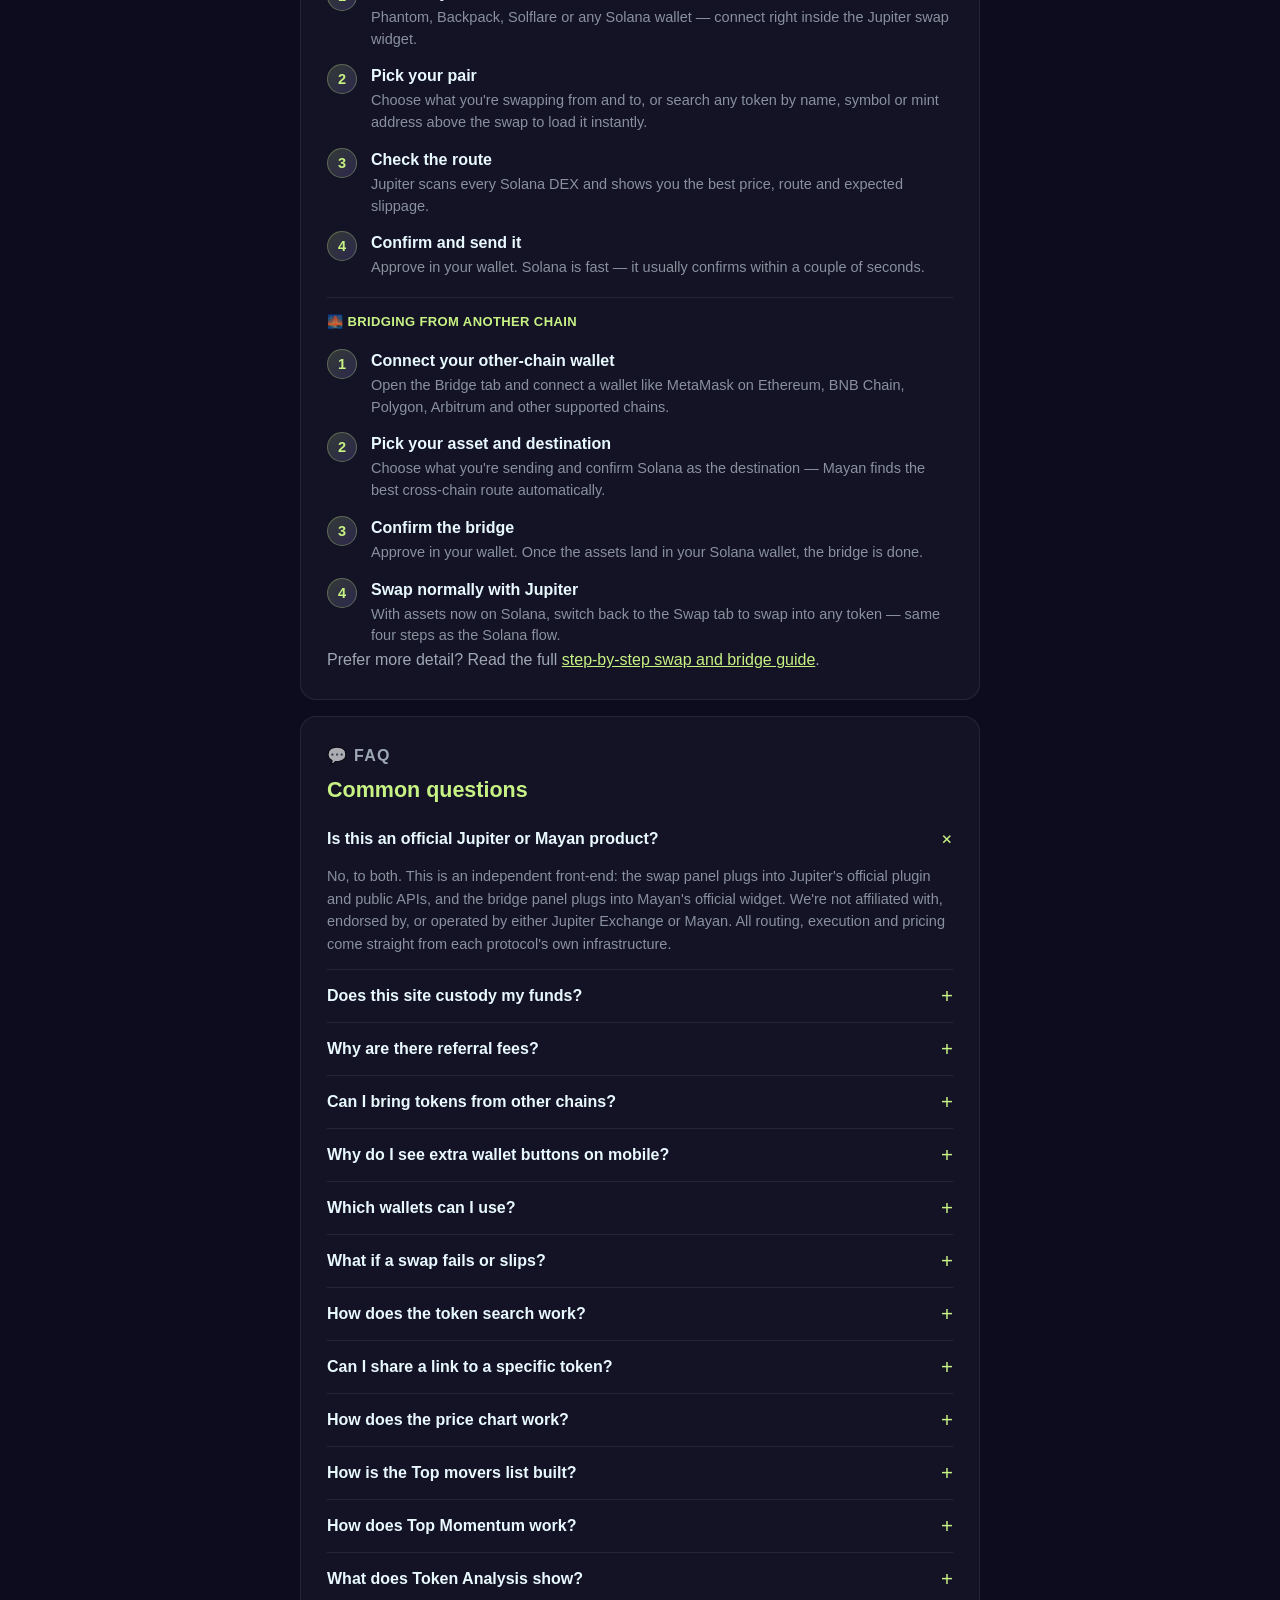
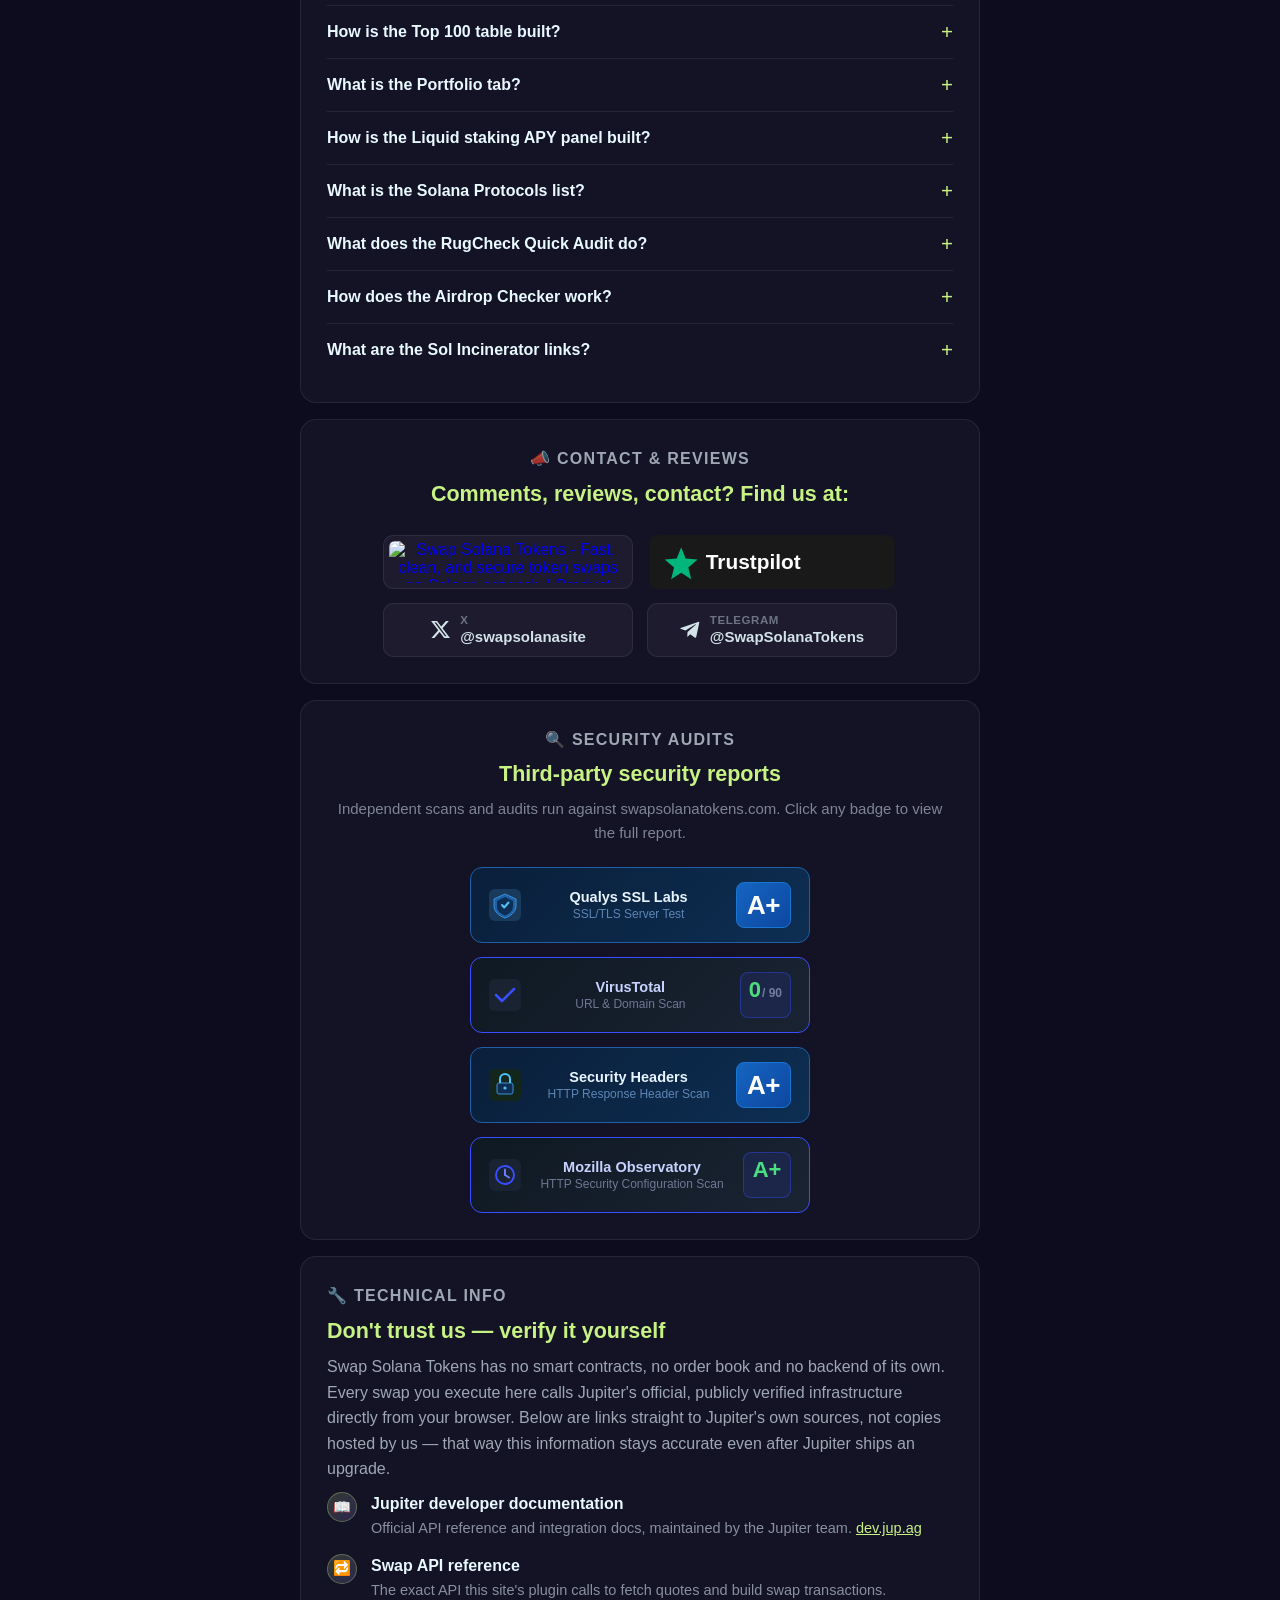
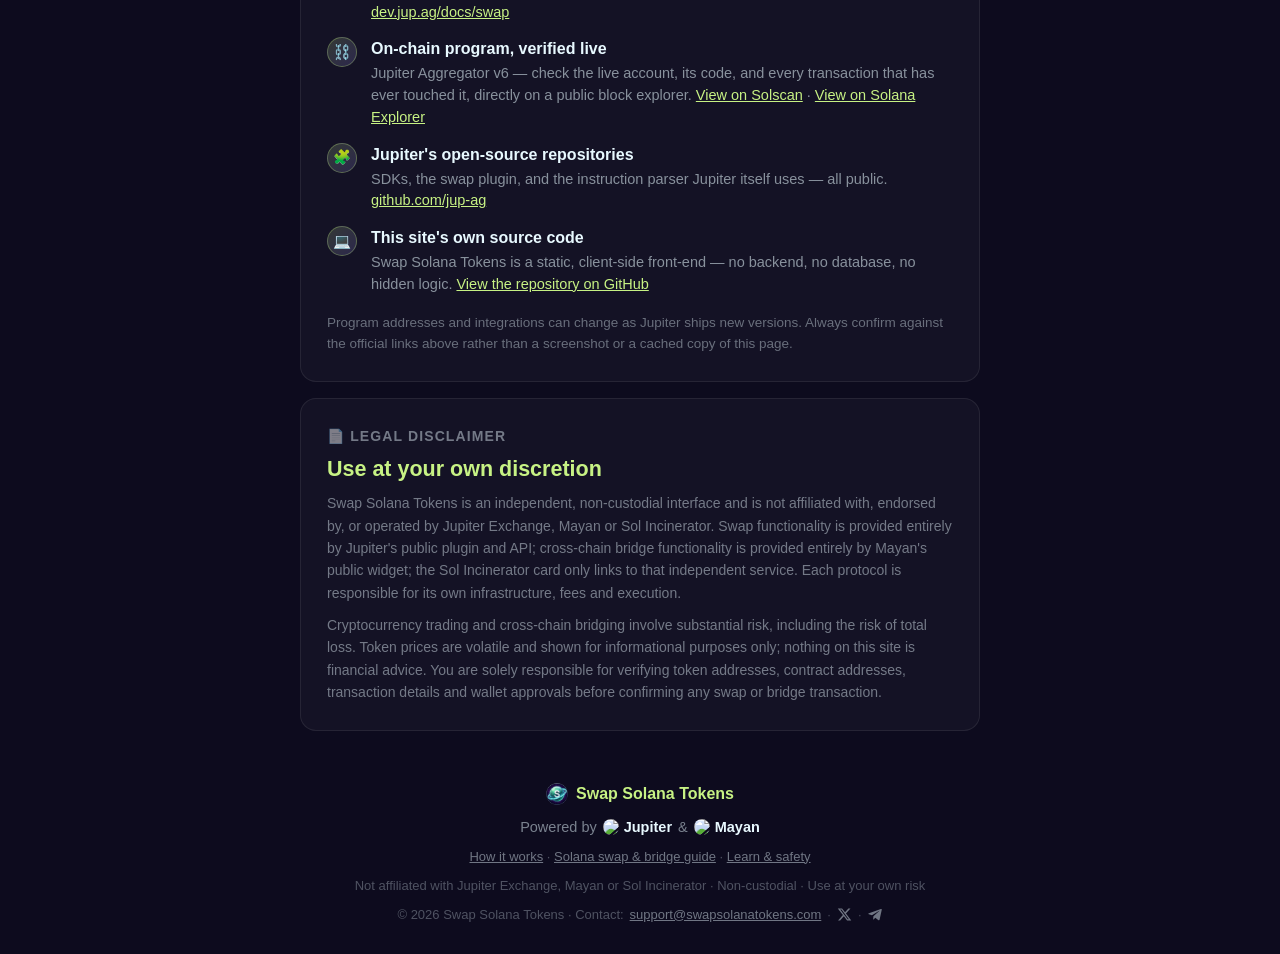
==== commit 6c8db1a0: "Add files via upload Upload updated files" ====
--- a/how-it-works.html
+++ b/how-it-works.html
@@ -848,6 +848,12 @@
         <p>The <strong>risk level</strong> counts an active mint or freeze authority, how concentrated the top holders are, the developer's balance, token age, whether the token is verified, volume red flags and, when RugCheck's public data is available, how much liquidity is locked. Tokens with high risk never enter the list, and "n/a" means the data was not available. Launch type is not included. Tap "Score breakdown" on any card to see the numbers behind its score.</p>
         <p>It is a heuristic, not an audit: "Low risk" does not mean a token is safe, and a high momentum score does not mean it will keep rising. Always check the mint address, liquidity and price impact before you trade.</p>
       </details>
+      <details class="faq-item" id="faq-analysis">
+        <summary>What does Token Analysis show?</summary>
+        <p>Token Analysis is a full-width panel above Top Momentum with its own input: type a ticker or paste a mint address and press <strong>Analyze</strong>. It works on its own and does not depend on the token loaded in the swap. If several tokens share a ticker, it lets you pick the exact one. It combines public data from Jupiter, RugCheck, DexScreener, GeckoTerminal and CoinGecko, straight from your browser, with no backend and no API keys.</p>
+        <p>You get a risk gauge, how concentrated the top holders are, buy and sell pressure over 5 minutes, 1 hour, 6 hours and 24 hours, price change by window, liquidity split by DEX, key numbers (market cap, FDV, liquidity, holders, traders, age), security checks and the findings RugCheck reports. A token profile adds the icon, full name, contract, launch platform, main DEXs, the markets where it is listed, supply, the all-time high and low and the links the token declares for itself.</p>
+        <p>It is a heuristic, not an audit: a "Low risk" reading does not mean a token is safe. If a source does not answer, its block shows "n/a"; the all-time range and the list of markets come from CoinGecko, which does not cover every token. Links and socials are declared by the token and are not verified. For a deeper review, open the full RugCheck report from the panel.</p>
+      </details>
       <details class="faq-item" id="faq-top100">
         <summary>How is the Top 100 table built?</summary>
         <p>The Top 100 table takes the Jupiter lists of the most-traded and the trending Solana tokens of the last 24 hours, keeps only Jupiter-verified tokens and ranks the 100 with the most liquidity. There is no minimum liquidity, and the rank (#) is the liquidity rank. If Jupiter returns fewer than 100 verified tokens at a given moment, fewer rows can appear.</p>
